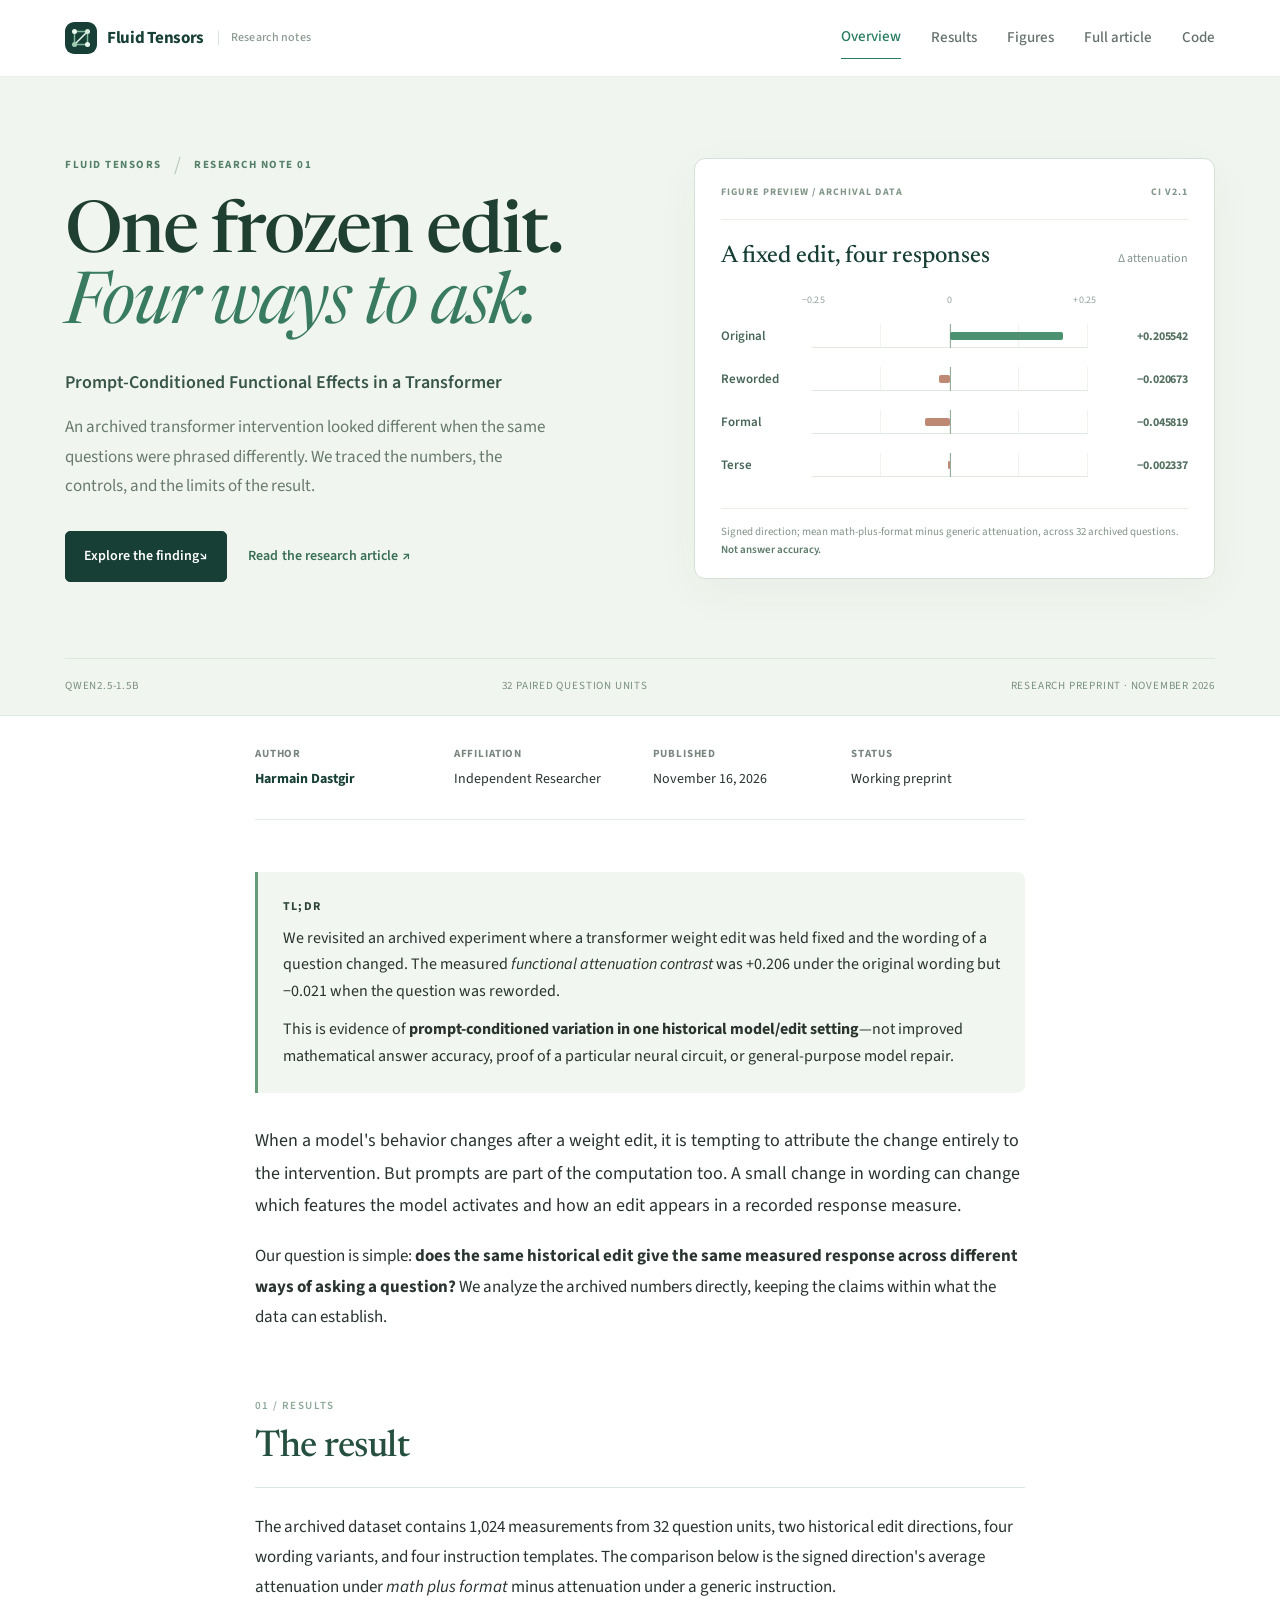
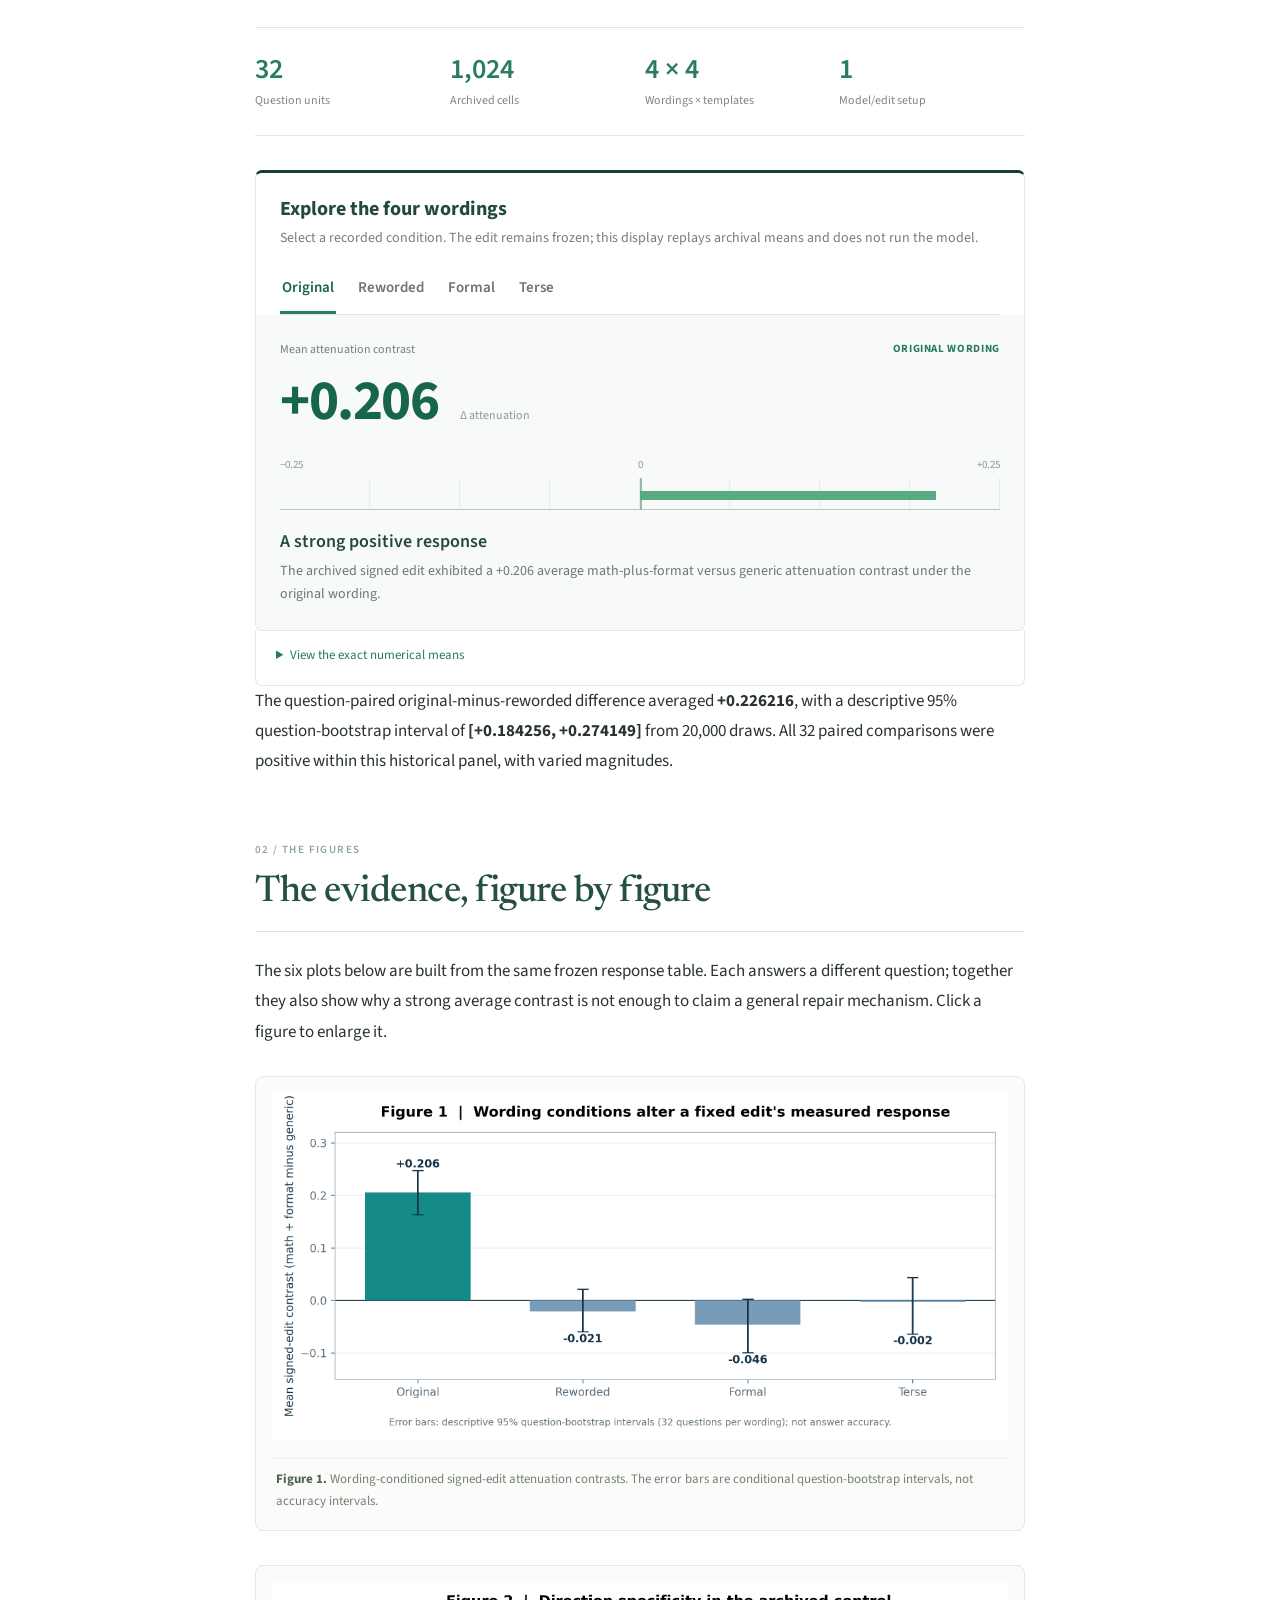
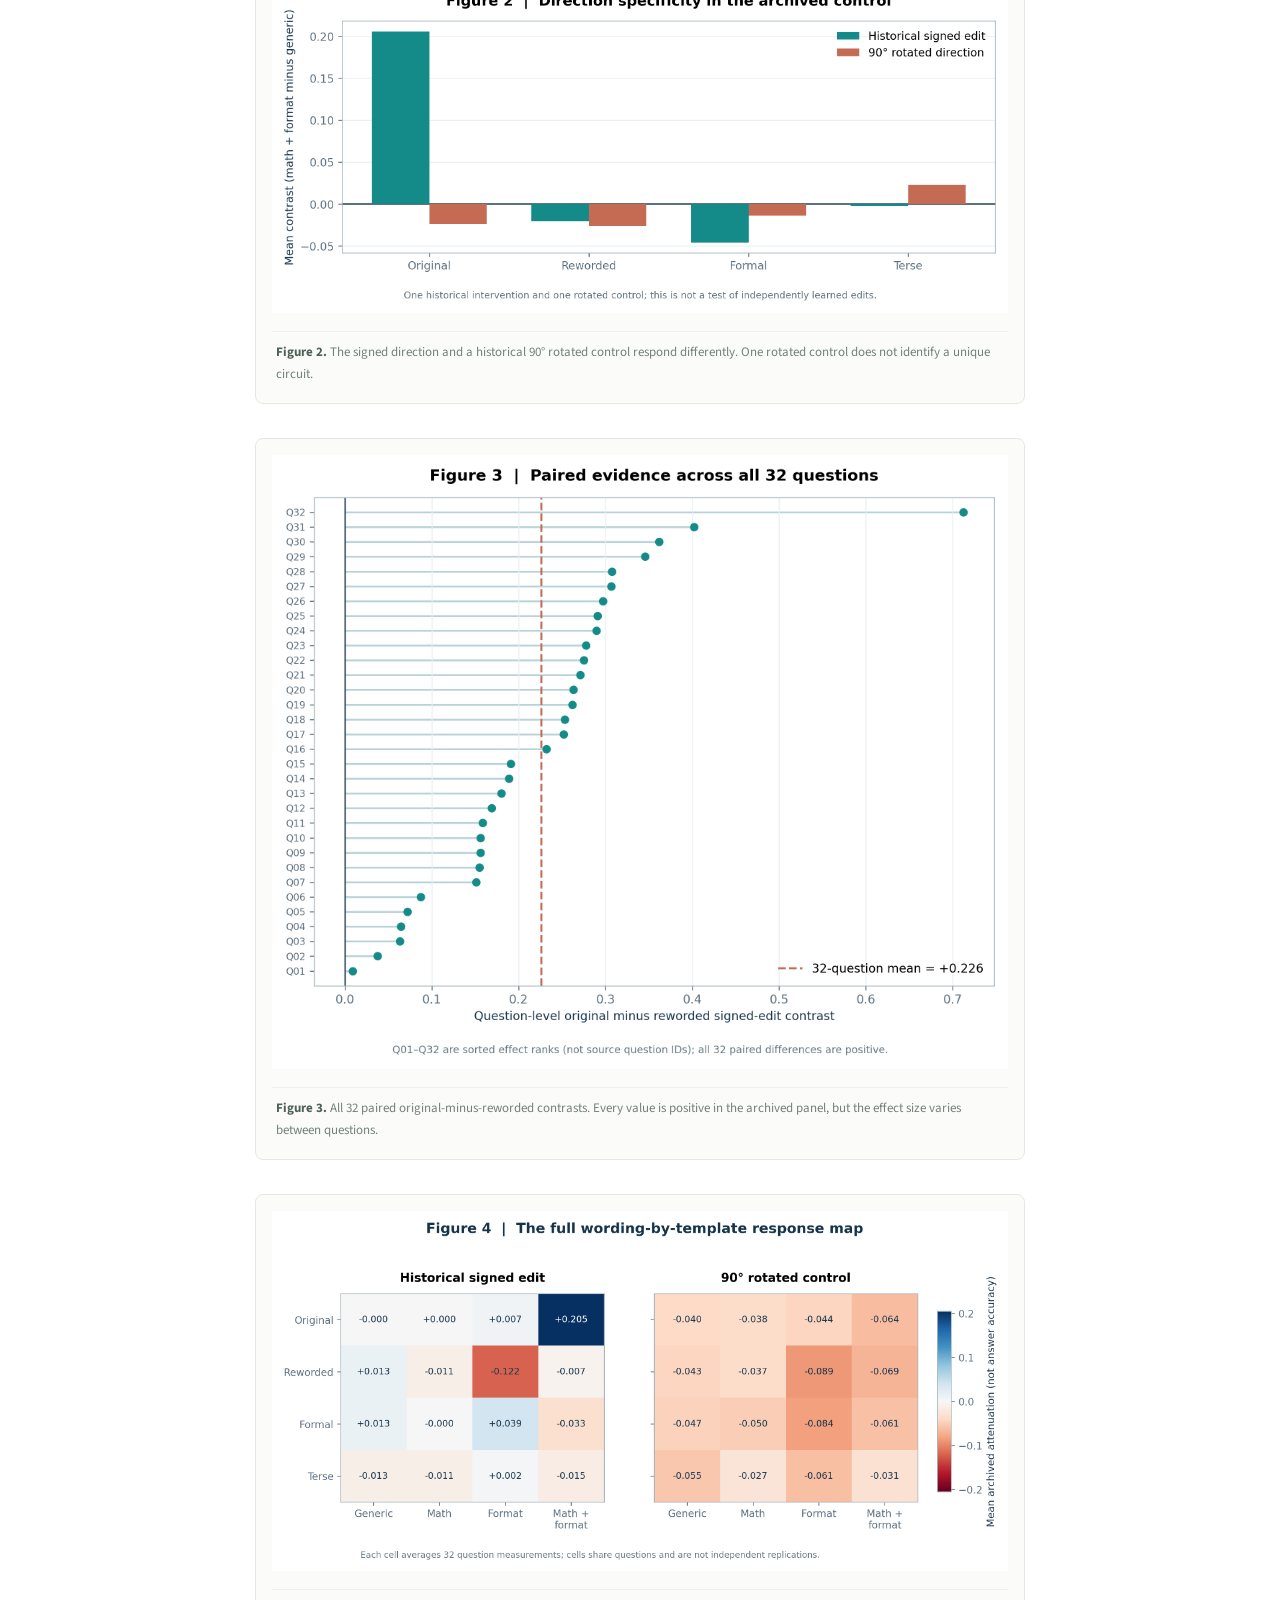
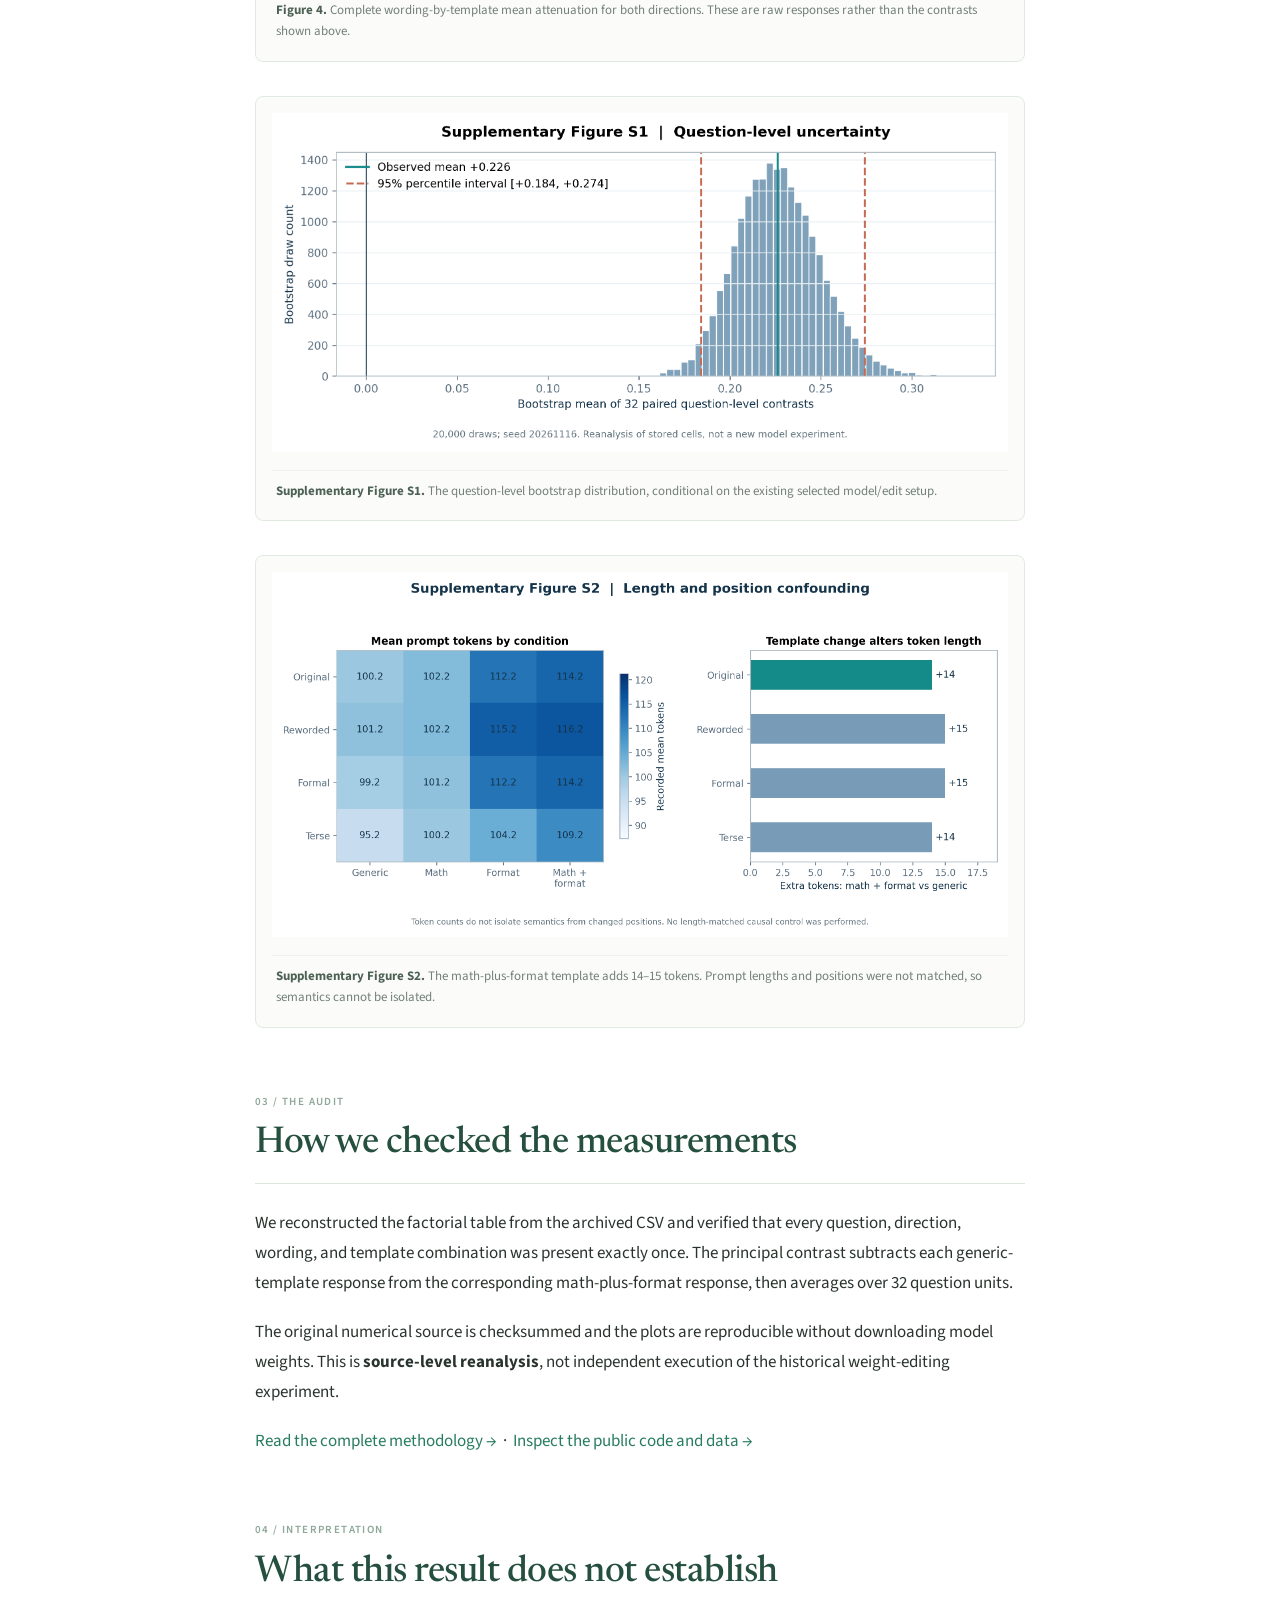
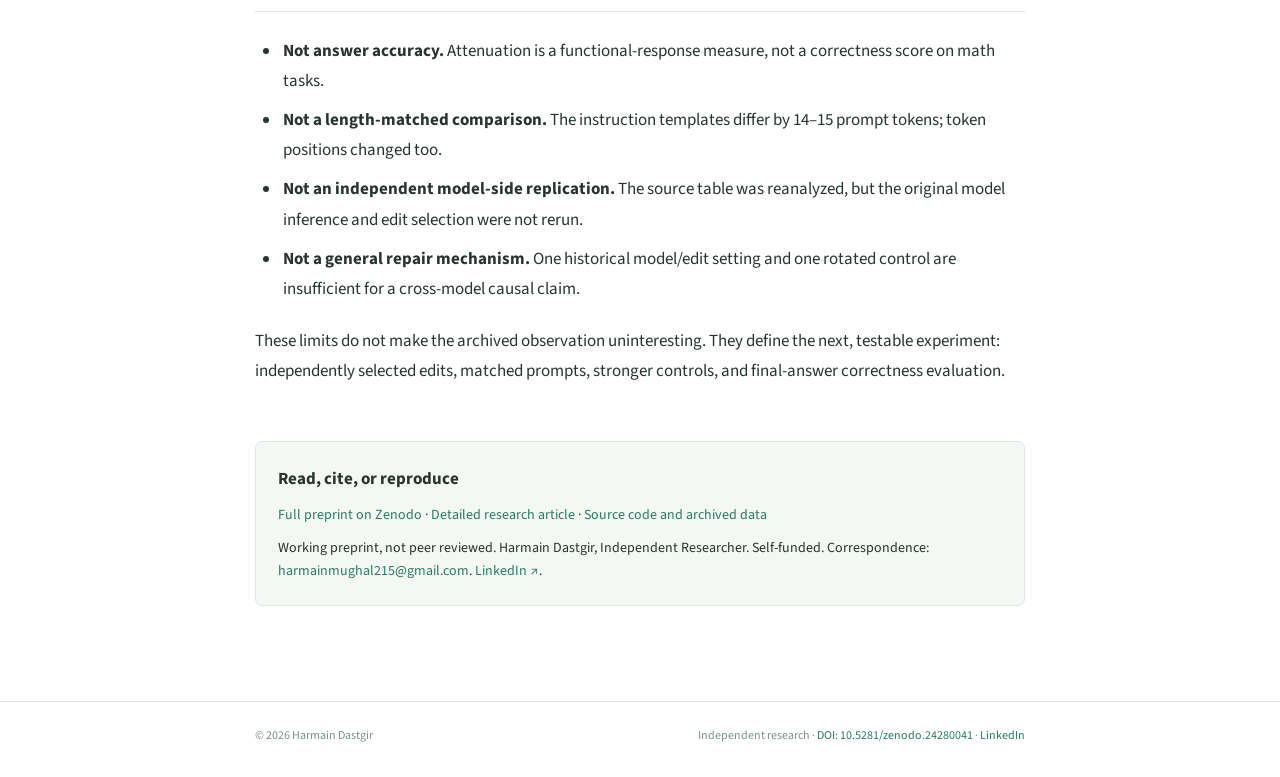
==== docs/index.html @ e0d0516b "docs: add author LinkedIn to research homepage Added LinkedIn profile link to author information and" ====
<!doctype html>
<html lang="en">
<head>
  <meta charset="utf-8">
  <meta name="viewport" content="width=device-width, initial-scale=1">
  <title>One Frozen Edit, Four Ways to Ask | Fluid Tensors Research</title>
  <meta name="description" content="A readable, open research note on prompt-conditioned functional effects in one historical transformer weight edit, with an interactive numerical comparison and six source-derived figures.">
  <meta name="author" content="Harmain Dastgir">
  <meta name="theme-color" content="#f3f8f5">
  <meta name="robots" content="index, follow, max-image-preview:large">
  <link rel="canonical" href="https://harmain11.github.io/fluid-tensors/">
  <link rel="icon" type="image/x-icon" href="favicon.ico">
  <link rel="icon" type="image/svg+xml" href="assets/ft-mark.svg">
  <link rel="apple-touch-icon" href="apple-touch-icon.png">
  <link rel="manifest" href="site.webmanifest">
  <meta property="og:type" content="website">
  <meta property="og:title" content="One Frozen Edit, Four Ways to Ask | Fluid Tensors">
  <meta property="og:description" content="How much of a recorded transformer weight-editing effect survives a change in prompt wording? Read the analysis, six figures and limitations.">
  <meta property="og:url" content="https://harmain11.github.io/fluid-tensors/">
  <meta property="og:image" content="https://harmain11.github.io/fluid-tensors/assets/social-cover.png">
  <meta property="og:image:width" content="1280">
  <meta property="og:image:height" content="640">
  <meta property="og:image:alt" content="Fluid Tensors: One frozen edit, four ways to ask; four recorded functional attenuation contrasts.">
  <meta name="twitter:card" content="summary_large_image">
  <meta name="twitter:title" content="One Frozen Edit, Four Ways to Ask">
  <meta name="twitter:description" content="32 questions, one historical edit setting, four wordings and six source-derived scientific figures.">
  <meta name="twitter:image" content="https://harmain11.github.io/fluid-tensors/assets/social-cover.png">
  <script type="application/ld+json">
    {"@context":"https://schema.org","@type":"WebSite","name":"Fluid Tensors — Independent ML Research","url":"https://harmain11.github.io/fluid-tensors/","description":"Source-level audit of prompt-conditioned functional effects in a transformer weight intervention.","inLanguage":"en","author":{"@type":"Person","name":"Harmain Dastgir","sameAs":"https://www.linkedin.com/in/harmain-mughal-7b1845379","affiliation":{"@type":"Organization","name":"Independent Researcher"}},"hasPart":{"@type":"ScholarlyArticle","headline":"One Frozen Edit, Four Ways to Ask: Prompt-Conditioned Functional Effects in a Transformer","identifier":"https://doi.org/10.5281/zenodo.24280041","url":"https://harmain11.github.io/fluid-tensors/papers/one-frozen-edit.html"}}
  </script>
  <link rel="modulepreload" href="study-data.mjs">
  <link rel="stylesheet" href="editorial.css">
  <script type="module" src="site.js"></script>
</head>
<body class="home-page">
  <a class="skip-link" href="#main">Skip to content</a>
  <div class="reading-progress" id="readingProgress" aria-hidden="true"></div>
  <header class="site-header">
    <div class="shell nav-shell">
      <a class="brand" href="index.html"><img src="assets/ft-mark.svg" width="32" height="32" alt=""><span class="brand-wordmark">Fluid Tensors</span><span class="brand-qualifier">Research notes</span></a>
      <nav class="site-nav" id="primaryNav" aria-label="Main navigation">
        <a href="#overview" aria-current="page">Overview</a>
        <a href="#explore">Results</a>
        <a href="#evidence">Figures</a>
        <a href="papers/one-frozen-edit.html">Full article</a>
        <a href="https://github.com/Harmain11/fluid-tensors">Code</a>
      </nav>
      <button class="menu-toggle" type="button" aria-controls="primaryNav" aria-expanded="false" aria-label="Open navigation"><span></span><span></span></button>
    </div>
  </header>

  <main id="main">
    <section class="paper-hero" id="overview">
      <div class="shell hero-grid">
        <div class="hero-copy">
          <p class="paper-category">Fluid Tensors <span class="category-separator">/</span> Research note 01</p>
          <h1>One frozen edit.<br><em>Four ways to ask.</em></h1>
          <p class="paper-subtitle">Prompt-Conditioned Functional Effects in a Transformer</p>
          <p class="hero-intro">An archived transformer intervention looked different when the same questions were phrased differently. We traced the numbers, the controls, and the limits of the result.</p>
          <div class="hero-actions"><a class="button button-primary" href="#explore">Explore the finding <span aria-hidden="true">↘</span></a><a class="hero-text-link" href="papers/one-frozen-edit.html">Read the research article <span aria-hidden="true">↗</span></a></div>
        </div>

        <figure class="hero-comparison" aria-label="Recorded signed-edit attenuation contrasts by original, reworded, formal, and terse question wording, not answer accuracy">
          <div class="hero-figure-head"><span>Figure preview / archival data</span><span>CI V2.1</span></div>
          <div class="hero-figure-title"><strong>A fixed edit, four responses</strong><span>Δ attenuation</span></div>
          <div class="hero-plot-scale"><span>−0.25</span><span>0</span><span>+0.25</span></div>
          <div class="hero-plot">
            <div class="hero-plot-row"><span>Original</span><div class="hero-plot-track"><i class="hero-zero"></i><b class="hero-positive" style="width:41.10849%"></b></div><strong>+0.205542</strong></div>
            <div class="hero-plot-row"><span>Reworded</span><div class="hero-plot-track"><i class="hero-zero"></i><b class="hero-negative" style="width:4.13466%"></b></div><strong>−0.020673</strong></div>
            <div class="hero-plot-row"><span>Formal</span><div class="hero-plot-track"><i class="hero-zero"></i><b class="hero-negative" style="width:9.16377%"></b></div><strong>−0.045819</strong></div>
            <div class="hero-plot-row"><span>Terse</span><div class="hero-plot-track"><i class="hero-zero"></i><b class="hero-negative" style="width:.46731%"></b></div><strong>−0.002337</strong></div>
          </div>
          <figcaption>Signed direction; mean math-plus-format minus generic attenuation, across 32 archived questions. <strong>Not answer accuracy.</strong></figcaption>
        </figure>
      </div>
      <div class="hero-bottom shell"><span>Qwen2.5-1.5B</span><span>32 paired question units</span><span>Research preprint · November 2026</span></div>
    </section>

    <div class="paper-meta reading-width">
      <div><span class="meta-label">Author</span><strong>Harmain Dastgir</strong></div>
      <div><span class="meta-label">Affiliation</span><span>Independent Researcher</span></div>
      <div><span class="meta-label">Published</span><span>November 16, 2026</span></div>
      <div><span class="meta-label">Status</span><span>Working preprint</span></div>
    </div>

    <article class="reading-width research-prose">
      <aside class="tldr" aria-label="Summary of the research">
        <strong>TL;DR</strong>
        <p>We revisited an archived experiment where a transformer weight edit was held fixed and the wording of a question changed. The measured <em>functional attenuation contrast</em> was +0.206 under the original wording but −0.021 when the question was reworded.</p>
        <p>This is evidence of <strong>prompt-conditioned variation in one historical model/edit setting</strong>—not improved mathematical answer accuracy, proof of a particular neural circuit, or general-purpose model repair.</p>
      </aside>

      <p class="intro">When a model's behavior changes after a weight edit, it is tempting to attribute the change entirely to the intervention. But prompts are part of the computation too. A small change in wording can change which features the model activates and how an edit appears in a recorded response measure.</p>
      <p>Our question is simple: <strong>does the same historical edit give the same measured response across different ways of asking a question?</strong> We analyze the archived numbers directly, keeping the claims within what the data can establish.</p>

      <section id="explore" aria-labelledby="result-heading">
        <h2 id="result-heading">The result</h2>
        <p>The archived dataset contains 1,024 measurements from 32 question units, two historical edit directions, four wording variants, and four instruction templates. The comparison below is the signed direction's average attenuation under <em>math plus format</em> minus attenuation under a generic instruction.</p>

        <div class="study-facts" aria-label="Study at a glance">
          <div><strong>32</strong><span>Question units</span></div>
          <div><strong>1,024</strong><span>Archived cells</span></div>
          <div><strong>4 × 4</strong><span>Wordings × templates</span></div>
          <div><strong>1</strong><span>Model/edit setup</span></div>
        </div>

        <div class="experiment-panel" data-tone="positive">
          <div class="experiment-controls">
            <h3>Explore the four wordings</h3>
            <p>Select a recorded condition. The edit remains frozen; this display replays archival means and does not run the model.</p>
            <div class="wording-controls" role="group" aria-label="Select archived prompt wording">
              <button type="button" data-wording="original" aria-pressed="true">Original</button>
              <button type="button" data-wording="reworded" aria-pressed="false">Reworded</button>
              <button type="button" data-wording="formal" aria-pressed="false">Formal</button>
              <button type="button" data-wording="terse" aria-pressed="false">Terse</button>
            </div>
          </div>
          <div class="experiment-display">
            <div class="display-top"><span>Mean attenuation contrast</span><span id="wordingTag">ORIGINAL WORDING</span></div>
            <div class="reading-value"><output id="contrastOutput" aria-live="polite" aria-atomic="true">+0.206</output><span>Δ attenuation</span></div>
            <div class="axis-caption"><span>−0.25</span><span>0</span><span>+0.25</span></div>
            <div class="signed-track" role="img" aria-label="Original wording contrast, positive 0.206 on a scale from negative 0.25 to positive 0.25"><span class="track-center"></span><span id="contrastMeter" class="contrast-meter positive" style="width:41.10849%"></span></div>
            <h3 id="wordingHeading">A strong positive response</h3>
            <p id="wordingDescription">The archived signed edit exhibited a +0.206 average math-plus-format versus generic attenuation contrast under the original wording.</p>
          </div>
        </div>

        <details class="data-details">
          <summary>View the exact numerical means</summary>
          <table id="dataset-fallback">
            <caption>Signed edit, math-plus-format minus generic attenuation</caption>
            <thead><tr><th scope="col">Wording</th><th scope="col">Mean contrast</th></tr></thead>
            <tbody><tr><td>Original</td><td>+0.205542</td></tr><tr><td>Reworded</td><td>−0.020673</td></tr><tr><td>Formal</td><td>−0.045819</td></tr><tr><td>Terse</td><td>−0.002337</td></tr></tbody>
          </table>
        </details>

        <p>The question-paired original-minus-reworded difference averaged <strong>+0.226216</strong>, with a descriptive 95% question-bootstrap interval of <strong>[+0.184256, +0.274149]</strong> from 20,000 draws. All 32 paired comparisons were positive within this historical panel, with varied magnitudes.</p>
      </section>

      <section id="evidence" aria-labelledby="figures-heading">
        <h2 id="figures-heading">The evidence, figure by figure</h2>
        <p>The six plots below are built from the same frozen response table. Each answers a different question; together they also show why a strong average contrast is not enough to claim a general repair mechanism. Click a figure to enlarge it.</p>

        <figure class="research-figure"><button type="button" data-figure-open aria-label="Enlarge Figure 1"><img src="assets/figure01_wording_mean_with_ci.png" alt="Wording-dependent signed-edit attenuation means with question-level bootstrap intervals" loading="lazy"></button><figcaption><strong>Figure 1.</strong> Wording-conditioned signed-edit attenuation contrasts. The error bars are conditional question-bootstrap intervals, not accuracy intervals.</figcaption></figure>
        <figure class="research-figure"><button type="button" data-figure-open aria-label="Enlarge Figure 2"><img src="assets/figure02_direction_control.png" alt="Signed edit direction and ninety-degree rotated control across four wordings" loading="lazy"></button><figcaption><strong>Figure 2.</strong> The signed direction and a historical 90° rotated control respond differently. One rotated control does not identify a unique circuit.</figcaption></figure>
        <figure class="research-figure"><button type="button" data-figure-open aria-label="Enlarge Figure 3"><img src="assets/figure03_question_level_paired_effects.png" alt="Thirty-two paired question-level original-minus-reworded attenuation effects" loading="lazy"></button><figcaption><strong>Figure 3.</strong> All 32 paired original-minus-reworded contrasts. Every value is positive in the archived panel, but the effect size varies between questions.</figcaption></figure>
        <figure class="research-figure"><button type="button" data-figure-open aria-label="Enlarge Figure 4"><img src="assets/figure04_factorial_response_heatmaps.png" alt="Complete mean attenuation heatmaps by wording and instruction template for both directions" loading="lazy"></button><figcaption><strong>Figure 4.</strong> Complete wording-by-template mean attenuation for both directions. These are raw responses rather than the contrasts shown above.</figcaption></figure>
        <figure class="research-figure"><button type="button" data-figure-open aria-label="Enlarge Supplementary Figure S1"><img src="assets/figureS1_bootstrap_distribution.png" alt="Distribution of twenty thousand question-level bootstrap mean estimates" loading="lazy"></button><figcaption><strong>Supplementary Figure S1.</strong> The question-level bootstrap distribution, conditional on the existing selected model/edit setup.</figcaption></figure>
        <figure class="research-figure"><button type="button" data-figure-open aria-label="Enlarge Supplementary Figure S2"><img src="assets/figureS2_prompt_token_diagnostics.png" alt="Prompt token lengths reveal different instruction lengths and positions" loading="lazy"></button><figcaption><strong>Supplementary Figure S2.</strong> The math-plus-format template adds 14–15 tokens. Prompt lengths and positions were not matched, so semantics cannot be isolated.</figcaption></figure>
      </section>

      <section id="methods" aria-labelledby="methods-heading">
        <h2 id="methods-heading">How we checked the measurements</h2>
        <p>We reconstructed the factorial table from the archived CSV and verified that every question, direction, wording, and template combination was present exactly once. The principal contrast subtracts each generic-template response from the corresponding math-plus-format response, then averages over 32 question units.</p>
        <p>The original numerical source is checksummed and the plots are reproducible without downloading model weights. This is <strong>source-level reanalysis</strong>, not independent execution of the historical weight-editing experiment.</p>
        <p><a href="papers/one-frozen-edit.html#methods">Read the complete methodology →</a> &nbsp;·&nbsp; <a href="https://github.com/Harmain11/fluid-tensors">Inspect the public code and data →</a></p>
      </section>

      <section id="limitations" aria-labelledby="limits-heading">
        <h2 id="limits-heading">What this result does not establish</h2>
        <ul>
          <li><strong>Not answer accuracy.</strong> Attenuation is a functional-response measure, not a correctness score on math tasks.</li>
          <li><strong>Not a length-matched comparison.</strong> The instruction templates differ by 14–15 prompt tokens; token positions changed too.</li>
          <li><strong>Not an independent model-side replication.</strong> The source table was reanalyzed, but the original model inference and edit selection were not rerun.</li>
          <li><strong>Not a general repair mechanism.</strong> One historical model/edit setting and one rotated control are insufficient for a cross-model causal claim.</li>
        </ul>
        <p>These limits do not make the archived observation uninteresting. They define the next, testable experiment: independently selected edits, matched prompts, stronger controls, and final-answer correctness evaluation.</p>
      </section>

      <aside class="end-note">
        <strong>Read, cite, or reproduce</strong>
        <p><a href="https://doi.org/10.5281/zenodo.24280041">Full preprint on Zenodo</a> · <a href="papers/one-frozen-edit.html">Detailed research article</a> · <a href="https://github.com/Harmain11/fluid-tensors">Source code and archived data</a></p>
        <p>Working preprint, not peer reviewed. Harmain Dastgir, Independent Researcher. Self-funded. Correspondence: <a href="mailto:harmainmughal215@gmail.com">harmainmughal215@gmail.com</a>. <a href="https://www.linkedin.com/in/harmain-mughal-7b1845379" target="_blank" rel="noopener noreferrer">LinkedIn ↗</a>.</p>
      </aside>
    </article>
  </main>

  <footer class="site-footer"><div class="reading-width"><span>© 2026 Harmain Dastgir</span><span>Independent research · <a href="https://doi.org/10.5281/zenodo.24280041">DOI: 10.5281/zenodo.24280041</a> · <a href="https://www.linkedin.com/in/harmain-mughal-7b1845379" target="_blank" rel="noopener noreferrer">LinkedIn</a></span></div></footer>
  <dialog class="figure-dialog" id="figureDialog" aria-labelledby="figureDialogTitle"><div class="figure-dialog-header"><span id="figureDialogTitle">Research figure</span><button type="button" data-dialog-close aria-label="Close enlarged figure">Close ×</button></div><img id="figureDialogImage" alt=""><p id="figureDialogCaption"></p></dialog>
</body>
</html>
---- docs/editorial.css ----
@import url('https://fonts.googleapis.com/css2?family=Newsreader:ital,opsz,wght@0,6..72,400;0,6..72,500;1,6..72,400&family=Source+Sans+3:wght@400;500;600;700&display=swap');

:root{--text:#29342e;--muted:#697972;--green:#277c61;--green-dark:#17654c;--tint:#f3f8f5;--soft:#f7faf8;--line:#dce7e0;--paper:#fff;--danger:#ae6b53;--sans:'Source Sans 3',-apple-system,BlinkMacSystemFont,'Segoe UI',Arial,sans-serif}
:root{--display:'Newsreader',Georgia,'Times New Roman',serif;--deep:#173f35;--copper:#b47860}
*{box-sizing:border-box}
html{scroll-behavior:smooth;scroll-padding-top:25px}
body{margin:0;background:var(--paper);color:var(--text);font:17px/1.77 var(--sans);-webkit-font-smoothing:antialiased}
img{max-width:100%;height:auto}button{font:inherit;cursor:pointer}a{color:var(--green);text-decoration:none}a:hover{text-decoration:underline}
h1,h2,h3,p,figure{margin:0}strong{font-weight:700}h1,h2,h3{line-height:1.24}
code,pre{font-family:Consolas,'SFMono-Regular',monospace;font-size:.85em}code{background:#edf3ef;padding:2px 4px;border-radius:3px}
:focus-visible{outline:3px solid #4f9b79;outline-offset:3px}
.reading-width,.article-container{width:min(770px,calc(100% - 44px));margin-left:auto;margin-right:auto}
.shell{width:min(1150px,calc(100% - 52px));margin-inline:auto}
.skip-link{position:absolute;top:-70px;left:12px;z-index:100;background:#fff;padding:9px 13px;border:1px solid var(--line)}.skip-link:focus{top:10px}
.reading-progress{position:fixed;top:0;left:0;height:2px;width:0;background:var(--green);z-index:100;pointer-events:none}

/* Quiet, familiar academic site header */
.site-header{background:#fff;border-bottom:1px solid #e9efeb}
.nav-shell{height:76px;display:flex;align-items:center;justify-content:space-between;gap:28px}
.brand{font-size:16px;font-weight:700;color:#56645d;white-space:nowrap;display:inline-flex;align-items:center;gap:9px;line-height:1.2}
.brand:hover{color:var(--green);text-decoration:none}.brand>span{font-size:13px;font-weight:400;color:#87918a;padding-left:9px;border-left:1px solid #d8e2dc}
.brand-symbol{display:inline-flex;align-items:center;justify-content:center;background:#e6f1eb;color:var(--green);width:32px;height:32px;border-radius:6px;font-weight:700;font-size:15px;gap:2px}
.brand-symbol i{width:3px;height:3px;border-radius:50%;background:var(--green)}.brand-symbol span{color:var(--green);font-size:16px;border:0;padding:0}
.brand-name{font-weight:700;color:#56645d}.brand-name small{display:block;font-size:11px;font-weight:400;color:#87918a}
.site-nav{display:flex;align-items:center;gap:30px;margin-left:auto;font-size:15px;font-weight:500}
.site-nav a{color:#64716a;padding:7px 0}.site-nav a:hover,.site-nav a[aria-current='page']{color:var(--green);text-decoration:none}
.nav-link-pill{border:1px solid #d3e2d8;border-radius:4px;padding:7px 12px;font-size:13px;white-space:nowrap;color:var(--green)}
.menu-toggle{display:none;background:transparent;border:0;padding:8px;width:37px;height:36px}.menu-toggle span{display:block;height:2px;width:23px;background:#596f62;margin:5px 0}

/* Publication identity and bibliographic strip */
.paper-hero,.article-hero{background:var(--tint);border-bottom:1px solid #edf2ef;padding:55px 0 63px}
.paper-category,.eyebrow{font-size:12px;font-weight:700;letter-spacing:1.15px;text-transform:uppercase;color:var(--green);margin-bottom:18px}
.paper-hero h1,.article-hero h1{font-size:clamp(38px,4.5vw,55px);font-weight:700;letter-spacing:-1.35px;line-height:1.15;color:#25312b;max-width:775px}
.paper-subtitle,.article-dek{font-size:19px;line-height:1.5;color:#64736b;margin-top:17px;max-width:700px}
.article-hero h1 em{font-style:normal;color:var(--text)}.article-hero .eyebrow{color:var(--green)}
.paper-meta{display:grid;grid-template-columns:1fr 1fr 1fr 1fr;gap:25px;padding:24px 0 25px;border-bottom:1px solid #e5ece7;font-size:14px;line-height:1.6}
.paper-meta>div{display:flex;flex-direction:column;gap:5px}.paper-meta strong{color:var(--green)}
.meta-label{display:block;color:#78867e;font-size:11px;font-weight:700;text-transform:uppercase;letter-spacing:.85px}
.article-author{display:flex;flex-wrap:wrap;gap:22px;color:#64736a;font-size:13px;margin-top:22px}
.article-author span:first-child{font-weight:700;color:var(--green)}
.article-cta{display:flex;gap:14px;flex-wrap:wrap;margin-top:23px}
.button,.article-cta .button-outline{display:inline-flex;align-items:center;justify-content:center;padding:9px 16px;border:1px solid #bed5c6;border-radius:5px;color:var(--green-dark);background:#fff;font-size:13px;font-weight:700;text-decoration:none}
.button:hover,.article-cta .button-outline:hover{background:#e9f4ed;text-decoration:none}
.article-cta .button-primary{background:var(--green);color:white;border-color:var(--green)}.article-cta .button-primary:hover{background:var(--green-dark)}
.publication-note{font-size:12px;color:#7d8981;margin-top:19px}.article-header-rule{display:none}

/* The reading experience */
.research-prose{padding-top:38px;padding-bottom:95px}.research-prose p,.article-body p{margin:0 0 19px}
.research-prose .intro{font-size:18px;line-height:1.8;margin-top:30px}
.research-prose section{margin-top:66px;scroll-margin-top:25px}
.research-prose h2,.article-body h2{font-size:33px;line-height:1.24;font-weight:500;letter-spacing:-.4px;color:#384a40;margin:0 0 24px;padding-bottom:12px;border-bottom:1px solid var(--line)}
.research-prose h3,.article-body h3{font-size:20px;line-height:1.35;font-weight:600;margin:0 0 10px}
.research-prose ul,.article-body ul{padding-left:26px;margin:16px 0 22px}.research-prose li,.article-body li{padding-left:2px;margin-bottom:9px}
.tldr,.lead-callout{background:var(--tint);border:1px solid #e2eee6;border-radius:8px;padding:21px 22px;margin-bottom:32px}
.tldr>strong,.lead-callout>span{display:block;font-size:12px;font-weight:700;letter-spacing:.4px;color:#2d4537;margin-bottom:7px}
.tldr p{font-size:16px;line-height:1.66;margin:0 0 12px}.tldr p:last-child{margin:0}
.article-body{padding-top:35px;padding-bottom:90px;font-size:17px;line-height:1.79}
.article-body h2{margin-top:57px}.article-body .lead-callout p{font-size:17px;line-height:1.65;margin:0}
.article-mini-toc{border-top:1px solid var(--line);border-bottom:1px solid var(--line);padding:15px 0;margin:27px 0 34px;display:flex;flex-wrap:wrap;gap:7px 22px;font-size:13px}
.article-mini-toc span{flex-basis:100%;font-size:11px;text-transform:uppercase;font-weight:700;color:#718279;letter-spacing:.8px}
.article-mini-toc a{color:var(--green)}

/* Compact evidence metrics and selector, designed as a figure—not a product dashboard. */
.study-facts,.stat-grid{display:grid;grid-template-columns:repeat(4,1fr);gap:9px;padding:24px 0;margin:25px 0 34px;border-top:1px solid var(--line);border-bottom:1px solid var(--line)}
.study-facts>div,.stat-grid>div{display:flex;flex-direction:column;gap:3px}
.study-facts strong,.stat-grid strong{font-size:28px;font-weight:600;color:var(--green);line-height:1.25}.study-facts span,.stat-grid span{font-size:12px;color:#7b877f}
.experiment-panel{border:1px solid #dfe8e2;border-radius:7px;background:#fff;overflow:hidden;margin:30px 0 0}
.experiment-controls{padding:23px 24px 0}.experiment-controls h3{font-size:20px;font-weight:700;margin-bottom:5px}.experiment-controls p{font-size:14px;line-height:1.55;color:#718078;margin-bottom:12px}
.wording-controls{display:flex;flex-wrap:wrap;gap:20px;border-bottom:1px solid #dce7e0;margin-top:15px}
.wording-controls button{padding:10px 2px;background:transparent;border:0;border-bottom:3px solid transparent;color:#69766f;font-size:15px;font-weight:600}
.wording-controls button:hover{color:var(--green)}.wording-controls button[aria-pressed='true']{color:var(--green-dark);border-color:var(--green)}
.experiment-display{background:var(--soft);padding:24px;border-top:0}
.display-top{display:flex;justify-content:space-between;gap:12px;flex-wrap:wrap;font-size:12px;color:#718078}
.display-top span:last-child{font-size:11px;font-weight:700;letter-spacing:.65px;color:var(--green)}
.reading-value{display:flex;align-items:baseline;gap:22px;margin-top:10px}.reading-value output{font-size:57px;font-weight:700;line-height:1.1;letter-spacing:-1.5px;color:var(--green-dark);font-variant-numeric:tabular-nums}
.experiment-panel[data-tone='negative'] .reading-value output{color:var(--danger)}.reading-value>span{font-size:12px;color:#8c9990}
.axis-caption{display:flex;justify-content:space-between;font-size:11px;color:#89968d;margin:22px 0 3px}
.signed-track{height:32px;position:relative;border-bottom:1px solid #bacbc0;background:repeating-linear-gradient(to right,transparent 0,transparent calc(12.5% - 1px),#e6eee8 calc(12.5% - 1px),#e6eee8 12.5%)}
.track-center{position:absolute;left:50%;height:32px;width:2px;background:#99b9a7}.contrast-meter{position:absolute;top:13px;height:9px;max-width:50%;transition:width .22s}
.contrast-meter.positive{left:50%;background:#5aab82}.contrast-meter.negative{right:50%;background:#c98c76}
.experiment-display h3{font-size:18px;font-weight:600;margin-top:20px;margin-bottom:6px}.experiment-display p{font-size:14px;line-height:1.65;color:#6b7971;margin:0}
.data-details{margin-top:0;border:1px solid #dfe8e2;border-top:0;border-radius:0 0 7px 7px;padding:0 20px 5px}
.data-details summary{cursor:pointer;color:var(--green);font-size:13px;padding:13px 0}.data-details table{width:100%;border-collapse:collapse;margin-bottom:15px;font-size:14px}.data-details caption{text-align:left;color:#85928a;margin-bottom:8px;font-size:12px}
.data-details th,.data-details td{border-bottom:1px solid var(--line);text-align:left;padding:6px 4px}.data-details thead{color:#506958}

/* Scientific figures are presented in the text, at full natural width. */
.research-figure,.article-figure{margin:29px 0 34px;border:1px solid #e3ebe5;border-radius:6px;padding:12px;background:#fff}
.research-figure button,.article-figure button{border:0;padding:0;background:transparent;display:block;width:100%;cursor:zoom-in}
.research-figure img,.article-figure img{width:100%;height:auto;object-fit:contain;background:#fff}
.research-figure figcaption,.article-figure figcaption{border-top:1px solid #eef2ef;padding:10px 4px 2px;margin-top:8px;font-size:13px;line-height:1.65;color:#738078}
.research-figure figcaption strong,.article-figure figcaption strong{color:#4e6155}
.end-note,.reproduce-panel{margin-top:55px;padding:22px;background:var(--tint);border:1px solid var(--line);border-radius:7px}
.end-note>strong{font-size:17px}.end-note p{font-size:14px;line-height:1.65;margin:10px 0 0}
.reproduce-panel h2{border:0!important;padding:0!important;margin:0 0 13px!important}.reproduce-panel .eyebrow{margin-bottom:11px}
.reproduce-panel pre{background:#edf3ef;padding:15px;overflow:auto;border:1px solid #dce6df;border-radius:4px;line-height:1.65}.reproduce-panel pre code{background:transparent;padding:0}
.action-row{display:flex;align-items:center;flex-wrap:wrap;gap:15px;margin:15px 0}.action-row .button-dark{background:var(--green);color:white;padding:7px 13px;border-radius:4px;font-size:13px}
.fine-print{font-size:12px;color:#7b8a80}.caution-box{background:#fff7f0;border-left:3px solid #cf9877;padding:14px 17px;margin:12px 0;font-size:14px}
.end-rule{border-top:1px solid var(--line);padding-top:22px;margin-top:55px}

/* Lightweight modal for full-size scientific images */
.figure-dialog{max-width:min(1010px,94vw);max-height:93vh;border:1px solid var(--line);border-radius:7px;padding:15px 19px;background:#fff;color:var(--text);box-shadow:0 18px 65px #152d1e39}
.figure-dialog::backdrop{background:#14291dad}.figure-dialog-header{display:flex;align-items:center;justify-content:space-between;gap:18px;padding-bottom:12px;border-bottom:1px solid var(--line);font-size:13px;color:#637a6b}
.figure-dialog-header button{border:1px solid var(--line);background:var(--tint);border-radius:4px;padding:5px 10px;color:var(--green);font-size:13px}
.figure-dialog img{display:block;max-width:100%;max-height:73vh;object-fit:contain;margin:15px auto}.figure-dialog p{font-size:13px;color:#6e7e72;line-height:1.6}

.site-footer{border-top:1px solid var(--line);padding:23px 0 30px;font-size:12px;color:#819087}
.site-footer .reading-width{display:flex;flex-wrap:wrap;justify-content:space-between;gap:10px}.site-footer .shell{display:flex;flex-wrap:wrap;justify-content:space-between;gap:16px}
.footer-top{display:none}.footer-bottom{display:flex;gap:17px;flex-wrap:wrap}.footer-bottom>span{display:block}

/* Fluid Tensors identity: an editorial issue cover with a measured signal. */
.brand{gap:10px;color:var(--deep)}
.brand img{display:block;flex:none;border-radius:9px}
.brand .brand-wordmark{font-size:17px;font-weight:700;letter-spacing:-.3px;color:var(--deep);padding:0;border:0}
.brand .brand-qualifier{font-size:12px;font-weight:500;letter-spacing:.12px;color:#8a9990;padding-left:12px;margin-left:4px;border-left:1px solid #d8e4db}
.site-nav a[aria-current='page']{border-bottom:1px solid var(--green)}
.paper-hero{background:#f1f5ef;padding:0;border-bottom:1px solid #dfe8df}
.hero-grid{display:grid;grid-template-columns:minmax(0,1.04fr) minmax(380px,.96fr);gap:65px;align-items:center;padding-top:78px;padding-bottom:76px}
.hero-copy{min-width:0}
.paper-category{display:flex;align-items:center;gap:12px;font-size:11px;letter-spacing:1.5px;margin-bottom:26px;color:#54806a}
.category-separator{color:#b5cbbc;font-size:20px;font-weight:400;line-height:0}
.paper-hero .hero-copy h1{font:500 clamp(56px,5.6vw,79px)/.99 var(--display);letter-spacing:-2px;color:#1f3f32;max-width:none}
.paper-hero .hero-copy h1 em{color:#397b60;font-style:italic;font-weight:400}
.paper-hero .paper-subtitle{font-size:18px;color:#38554a;font-weight:600;line-height:1.5;margin-top:27px}
.hero-intro{font-size:17px;line-height:1.72;color:#687b6e;max-width:500px;margin-top:17px}
.hero-actions{display:flex;flex-wrap:wrap;gap:13px 21px;align-items:center;margin-top:30px}
.hero-actions .button-primary{background:var(--deep);color:#fff;border-color:var(--deep);font-size:14px;font-weight:600;padding:12px 18px;border-radius:5px}
.hero-actions .button-primary:hover{background:#315e49;color:#fff;text-decoration:none}
.hero-text-link{font-size:14px;font-weight:600;letter-spacing:.1px;color:#386f55}
.hero-comparison{margin:0;background:#fff;border:1px solid #d5e2d7;border-radius:11px;padding:25px 26px 20px;box-shadow:0 13px 45px #2448340b;min-width:0}
.hero-figure-head{display:flex;justify-content:space-between;gap:8px;color:#82978a;font-size:10px;font-weight:700;letter-spacing:1.05px;text-transform:uppercase;padding-bottom:18px;border-bottom:1px solid #e6eee6}
.hero-figure-title{display:flex;justify-content:space-between;align-items:baseline;gap:12px;margin:22px 0 21px}
.hero-figure-title strong{font:500 24px/1.2 var(--display);color:var(--deep)}
.hero-figure-title span{color:#81948a;font-size:12px;white-space:nowrap}
.hero-plot-scale{display:flex;justify-content:space-between;margin:0 92px 5px 81px;color:#90a197;font-size:10px;letter-spacing:.1px}
.hero-plot-row{display:grid;grid-template-columns:80px minmax(0,1fr) 89px;align-items:center;gap:11px;min-height:43px;font-size:13px}
.hero-plot-row>span{color:#486658;font-weight:600}.hero-plot-row>strong{text-align:right;font-size:12px;color:#536f5f;letter-spacing:-.15px;font-variant-numeric:tabular-nums}
.hero-plot-track{height:24px;position:relative;background:repeating-linear-gradient(to right,transparent 0,transparent calc(25% - 1px),#eff4ef calc(25% - 1px),#eff4ef 25%);border-bottom:1px solid #e1eae1}
.hero-zero{position:absolute;left:50%;height:24px;width:1px;background:#96ad9e;top:0}
.hero-plot-track>b{height:8px;position:absolute;top:8px;border-radius:2px;min-width:2px}
.hero-positive{left:50%;background:#4d9270}.hero-negative{right:50%;background:#bd8874}
.hero-comparison figcaption{border-top:1px solid #e6eee6;margin-top:21px;padding-top:14px;font-size:11px;line-height:1.6;color:#829388}
.hero-comparison figcaption strong{color:#5b7b68;font-weight:600}
.hero-bottom{display:flex;justify-content:space-between;gap:20px;flex-wrap:wrap;border-top:1px solid #dce7db;padding-top:17px;padding-bottom:20px;color:#78907e;font-size:11px;letter-spacing:.8px;text-transform:uppercase}
.paper-meta{padding-top:29px;padding-bottom:29px}
.paper-meta strong{color:var(--deep)}
.research-prose{padding-top:52px}
.research-prose h2,.article-body h2{font:500 37px/1.12 var(--display);color:#254f3e;letter-spacing:-.5px;padding-bottom:18px;border-color:#dbe7dc}
.research-prose h2::before{display:block;font:600 11px/1.5 var(--sans);letter-spacing:1.4px;color:#8da798;margin-bottom:13px}
#explore h2::before{content:'01 / RESULTS'}
#evidence h2::before{content:'02 / THE FIGURES'}
#methods h2::before{content:'03 / THE AUDIT'}
#limitations h2::before{content:'04 / INTERPRETATION'}
.research-prose h3,.article-body h3{color:#234a37}
.tldr,.lead-callout{background:#f1f6f0;border:0;border-left:3px solid #669b77;border-radius:0 8px 8px 0;padding:24px 25px}
.tldr>strong,.lead-callout>span{letter-spacing:1.2px}
.experiment-panel{border-top:3px solid var(--deep)}
.research-figure,.article-figure{background:#fbfcf9;border:1px solid #e1eae0;border-radius:8px;padding:16px}
.research-figure button,.article-figure button{transition:opacity .2s ease}.research-figure button:hover,.article-figure button:hover{opacity:.92}
.article-hero{background:#f1f5ef;padding:68px 0 66px}
.article-hero h1{font:500 clamp(48px,5.5vw,66px)/1.02 var(--display);letter-spacing:-1.4px;color:var(--deep)}
.article-dek{font-size:18px;max-width:620px}
.article-author{border-top:1px solid #d8e6da;padding-top:17px;max-width:620px}
.article-cta .button-primary{background:var(--deep);border-color:var(--deep)}
.article-cta .button-primary:hover{background:#315e49}
.article-body h2{margin-top:67px}

@media(max-width:850px){
  .site-nav{gap:16px}.nav-shell{gap:15px}.nav-link-pill{display:none}
  .paper-meta{grid-template-columns:1fr 1fr;gap:16px 22px}
  .hero-grid{grid-template-columns:1fr;gap:35px;padding-top:61px;padding-bottom:42px}
  .hero-comparison{max-width:630px}
}
@media(max-width:650px){
  body{font-size:16px}.shell{width:calc(100% - 34px)}.reading-width,.article-container{width:calc(100% - 36px)}
  .nav-shell{height:63px}.brand{font-size:15px}.brand>span{display:none}.brand .brand-wordmark{display:inline;font-size:16px}.brand-name{font-size:15px}.brand-name small{font-size:10px}
  .menu-toggle{display:block;margin-left:auto}.site-nav{display:none;position:absolute;top:63px;left:0;right:0;padding:16px 20px;background:#fff;border-bottom:1px solid var(--line);z-index:50;box-shadow:0 12px 20px #25392c10}
  .site-nav.is-open{display:flex;flex-direction:column;align-items:flex-start;gap:7px}
  .paper-hero,.article-hero{padding:38px 0 43px}.paper-hero h1,.article-hero h1{font-size:37px;letter-spacing:-.9px}.paper-subtitle,.article-dek{font-size:17px}
  .paper-meta{font-size:13px}.research-prose{padding-top:29px}.research-prose h2,.article-body h2{font-size:28px}
  .research-prose section{margin-top:50px}.study-facts,.stat-grid{grid-template-columns:1fr 1fr;gap:18px}.study-facts strong,.stat-grid strong{font-size:25px}
  .experiment-controls,.experiment-display{padding:18px}.wording-controls{gap:10px}.wording-controls button{font-size:13px}.reading-value output{font-size:49px}
  .article-author{gap:9px 18px}.article-mini-toc{gap:7px 13px}
  .research-figure,.article-figure{padding:6px;margin:25px 0}.research-figure figcaption,.article-figure figcaption{padding:9px 5px;font-size:12px}
  .hero-grid{padding-top:39px;padding-bottom:33px;gap:32px}
  .paper-hero .hero-copy h1{font-size:clamp(49px,11vw,64px);letter-spacing:-1.3px}
  .paper-hero .paper-subtitle{font-size:17px;margin-top:20px}.hero-intro{font-size:15px;margin-top:14px}
  .hero-comparison{padding:18px 14px 16px}.hero-figure-title strong{font-size:20px}
  .hero-plot-row{grid-template-columns:66px minmax(0,1fr) 74px;gap:6px;font-size:12px}.hero-plot-row>strong{font-size:10px}
  .hero-plot-scale{margin-left:69px;margin-right:75px}
  .hero-bottom{font-size:10px;padding-bottom:15px}.research-prose{padding-top:36px}
  .research-prose h2,.article-body h2{font-size:33px}.article-hero h1{font-size:48px}
}
@media(prefers-reduced-motion:reduce){html{scroll-behavior:auto}*,*::before,*::after{transition:none!important;animation:none!important}}
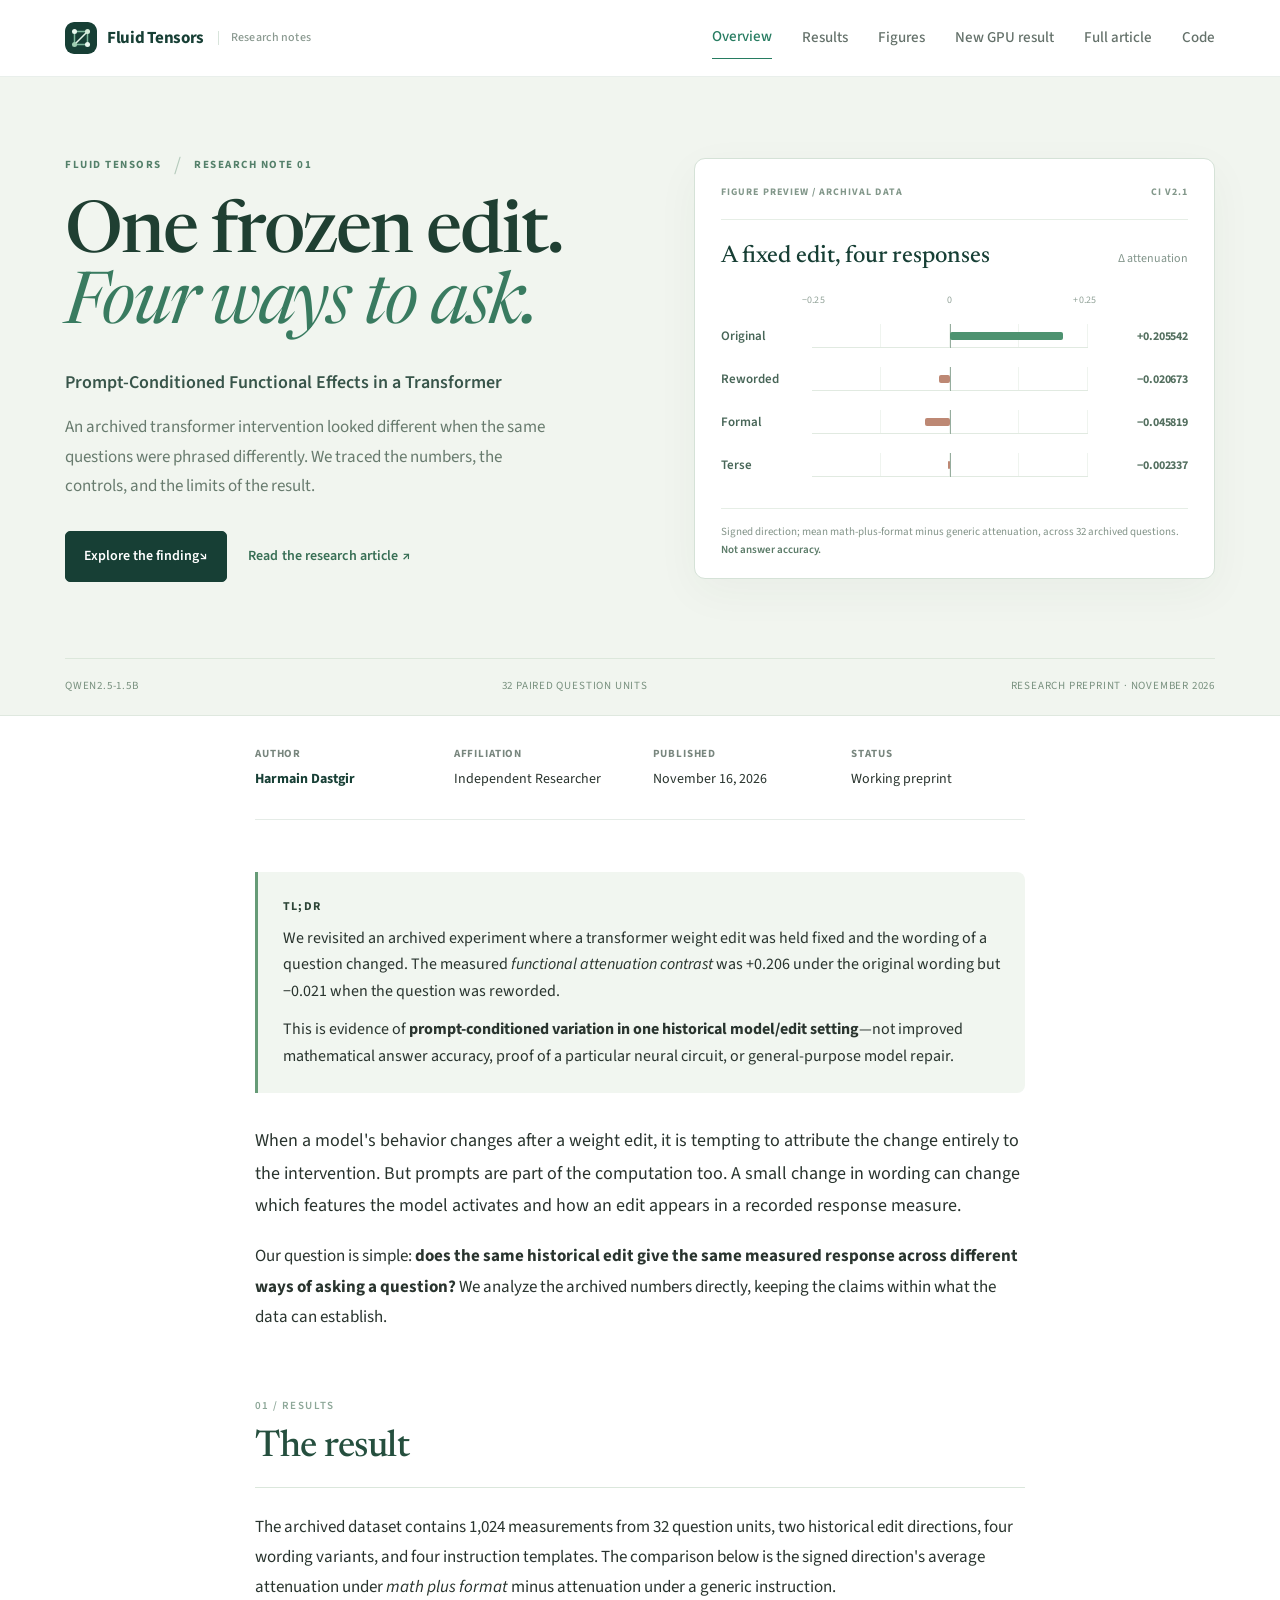
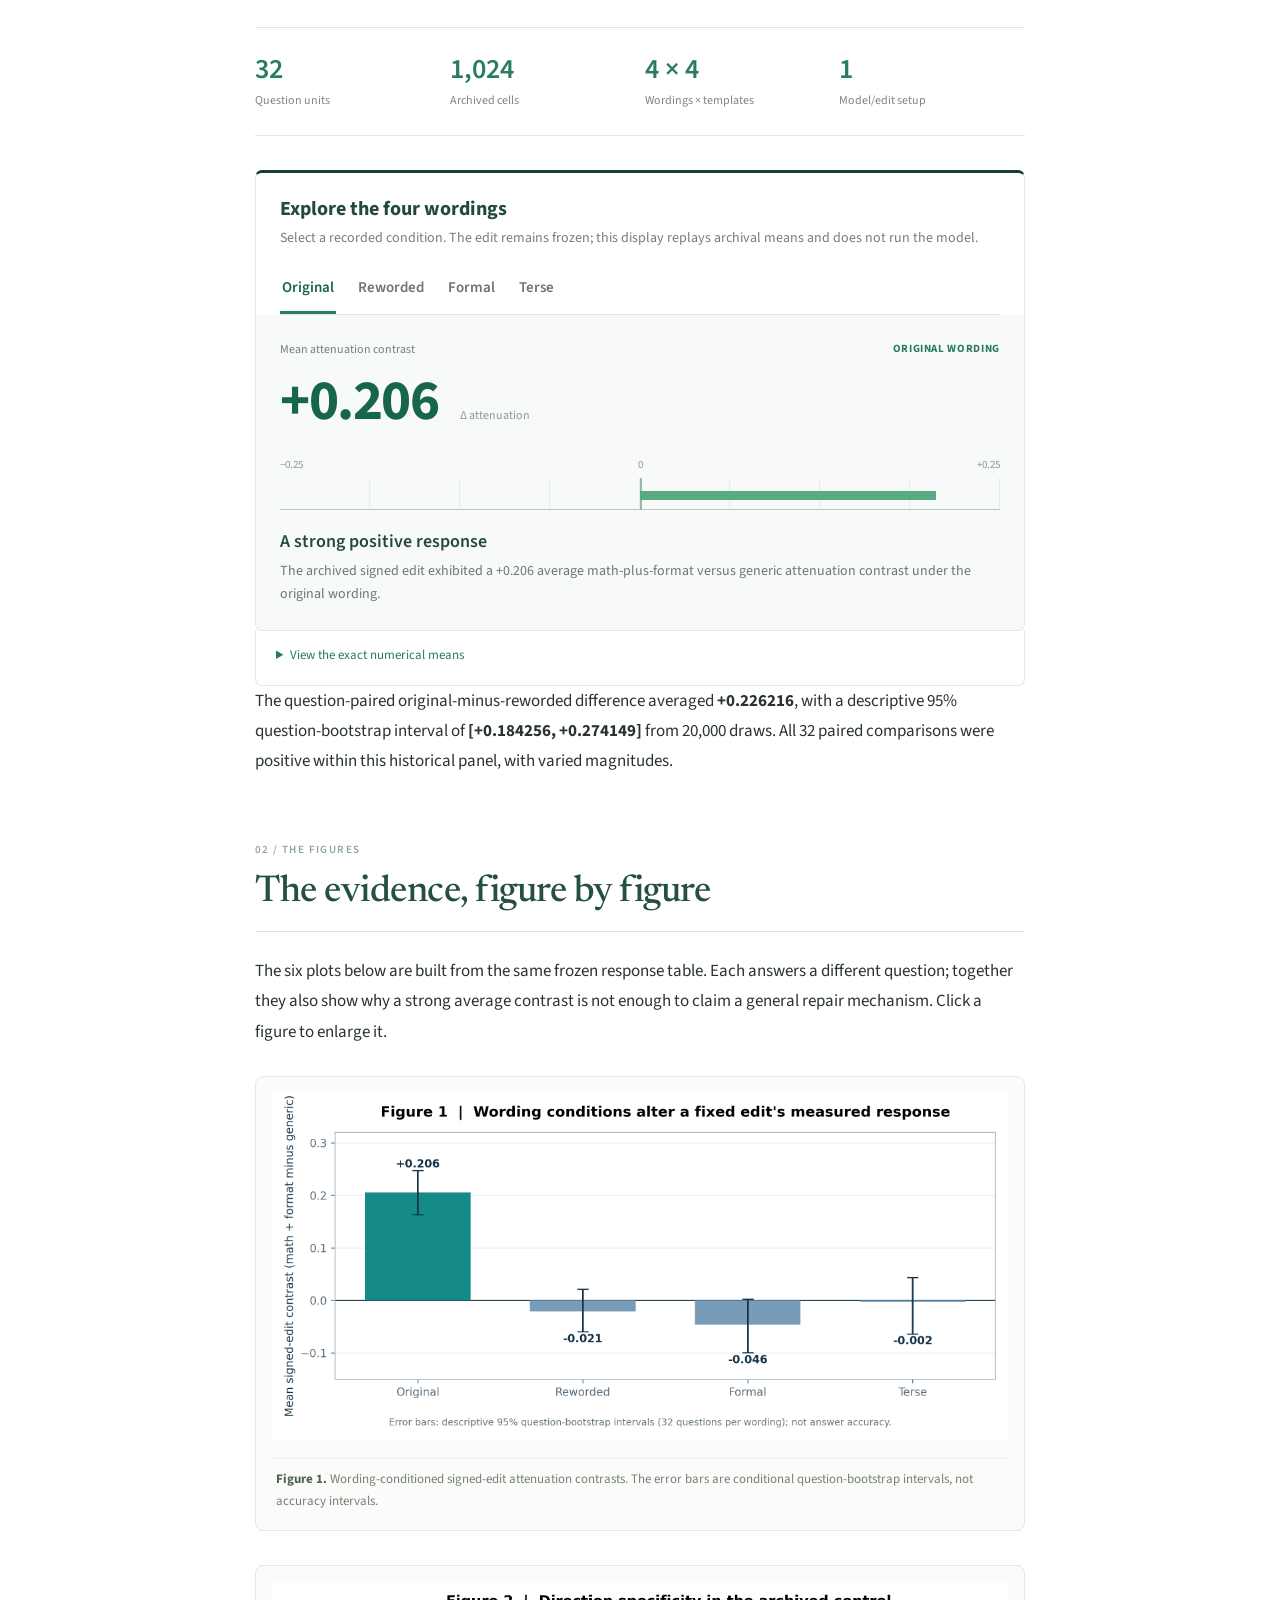
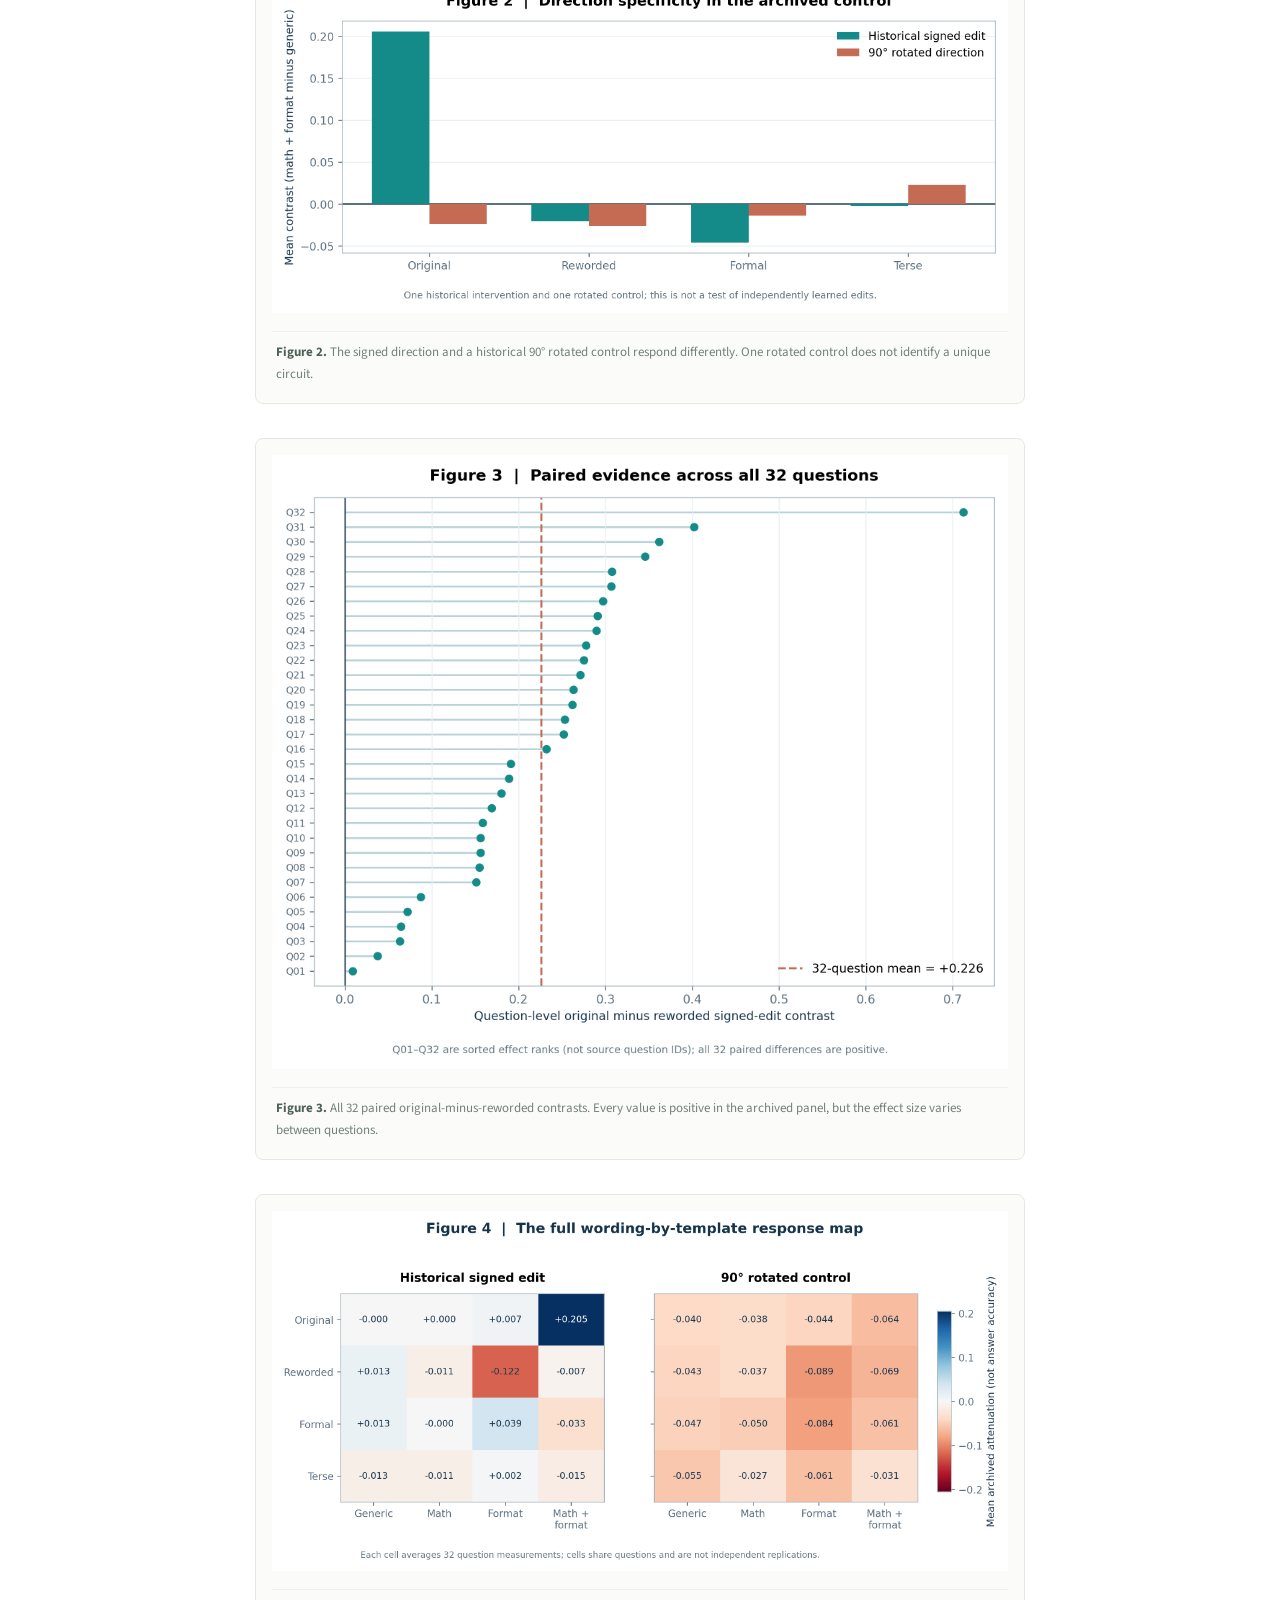
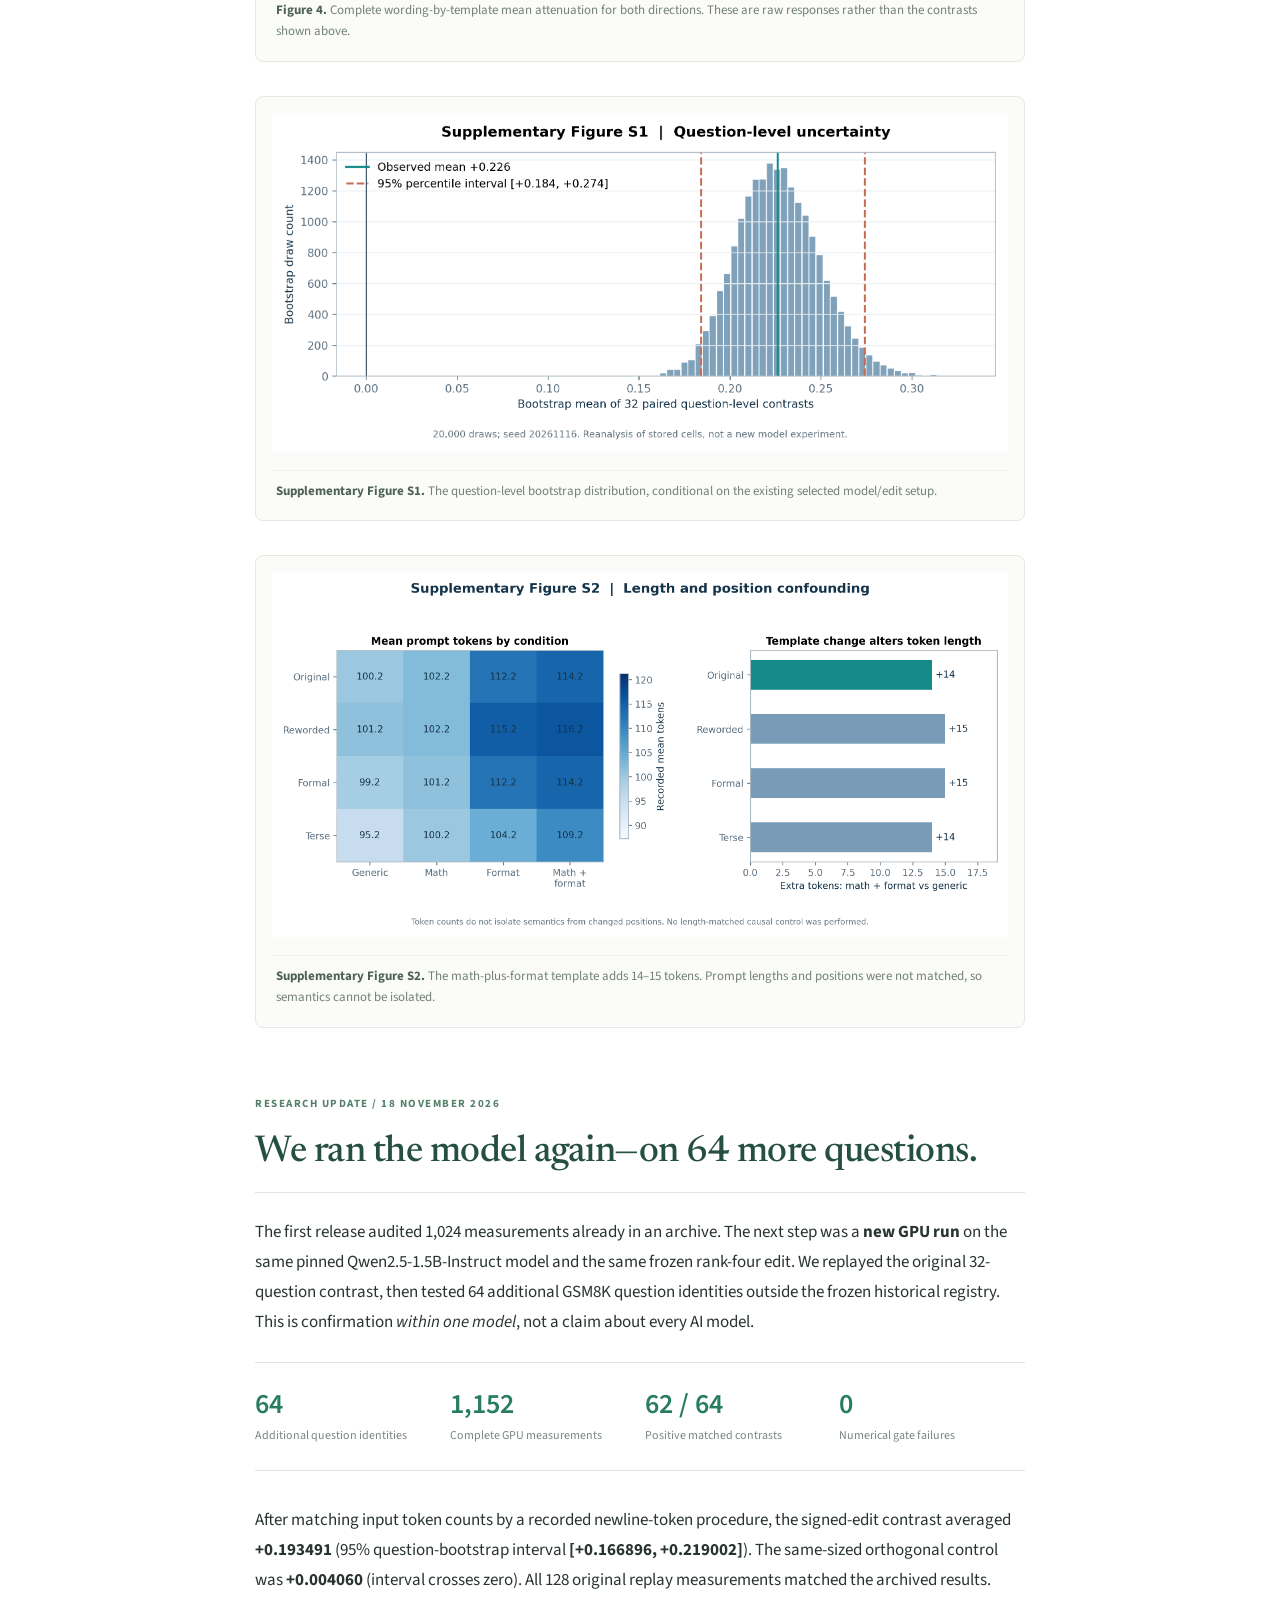
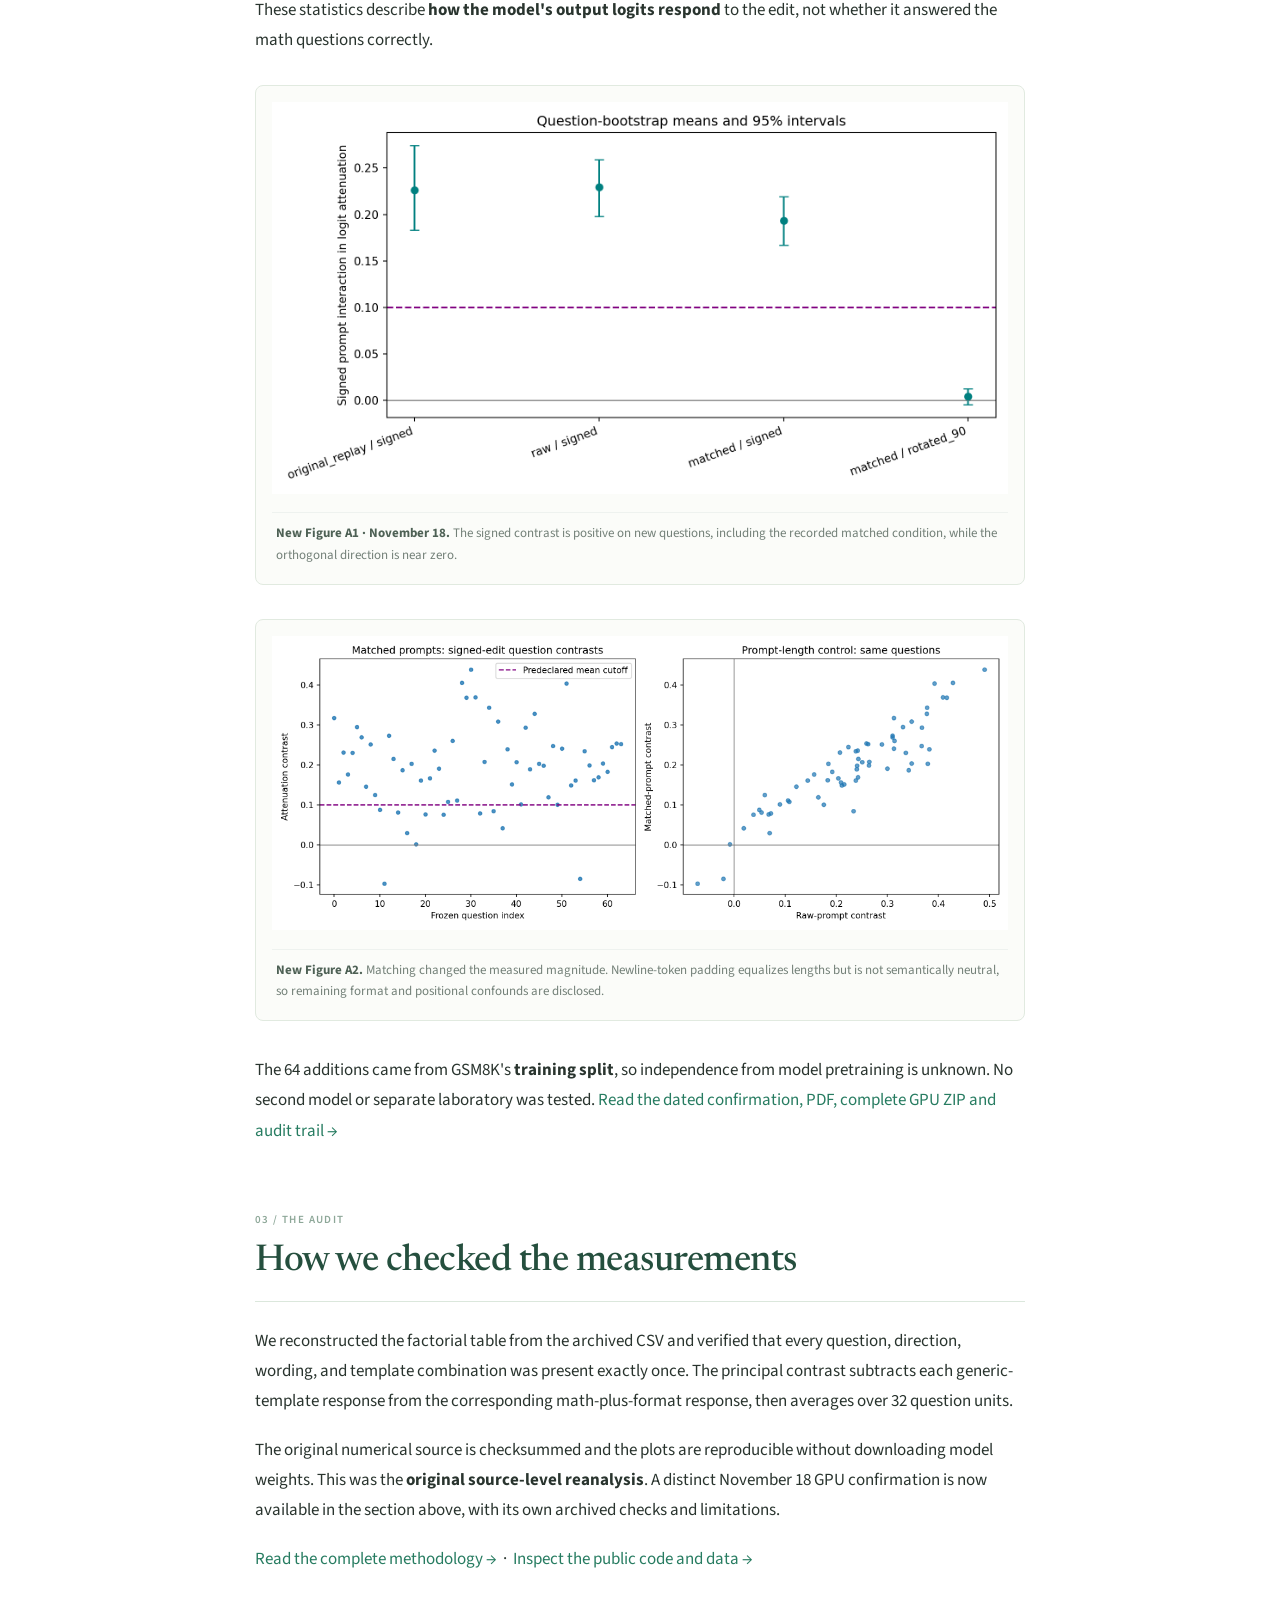
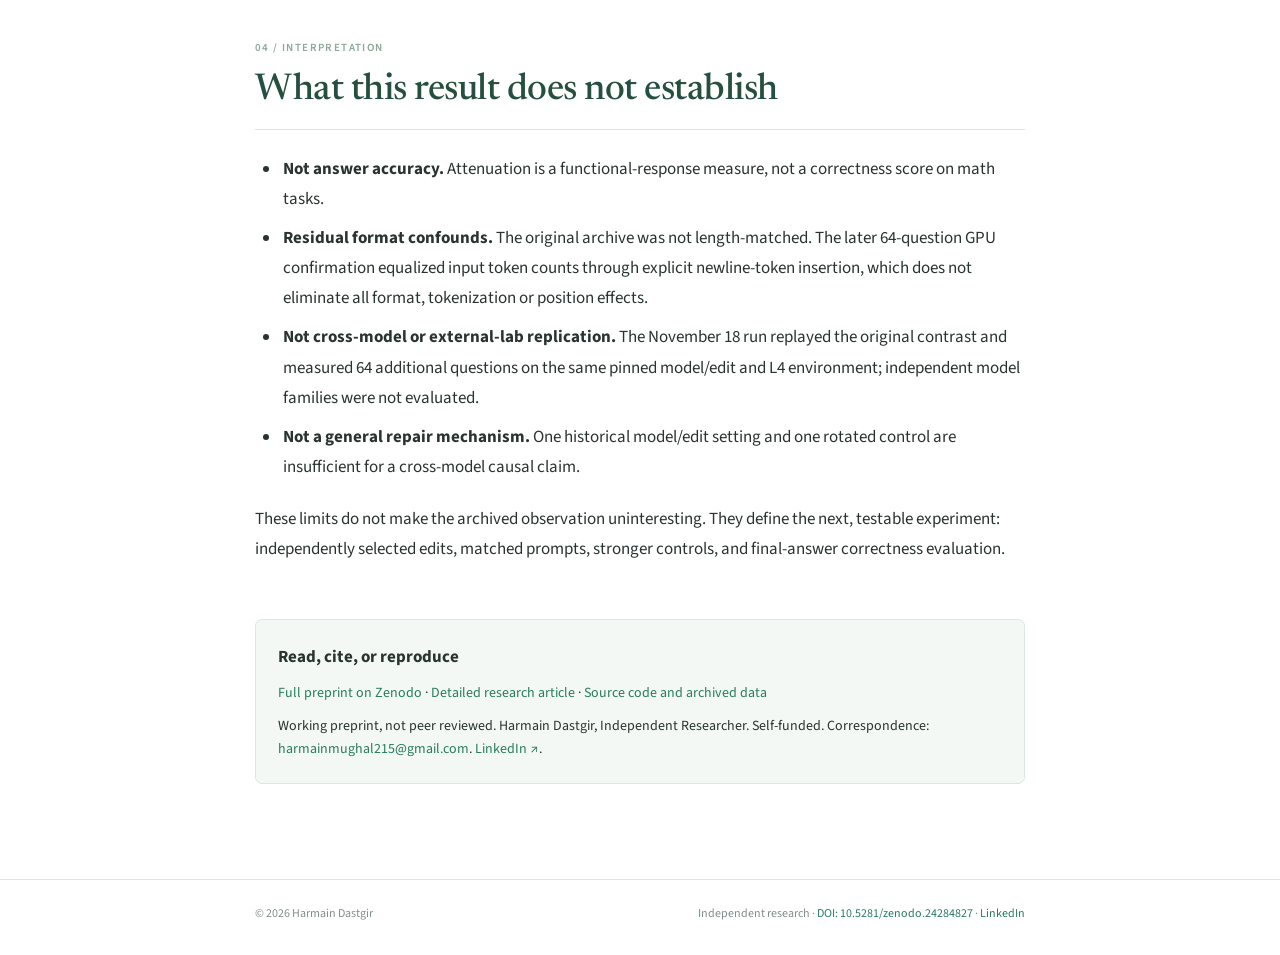
==== commit fc1d58f2: "docs: update existing Paper 1 website, article, figures and replication notes with fresh GPU confirm" ====
--- a/docs/index.html
+++ b/docs/index.html
@@ -4,7 +4,7 @@
   <meta charset="utf-8">
   <meta name="viewport" content="width=device-width, initial-scale=1">
   <title>One Frozen Edit, Four Ways to Ask | Fluid Tensors Research</title>
-  <meta name="description" content="A readable, open research note on prompt-conditioned functional effects in one historical transformer weight edit, with an interactive numerical comparison and six source-derived figures.">
+  <meta name="description" content="A readable, open research note on prompt-conditioned functional effects in one historical transformer weight edit, with an interactive numerical comparison and six archived figures and two new GPU-confirmation figures.">
   <meta name="author" content="Harmain Dastgir">
   <meta name="theme-color" content="#f3f8f5">
   <meta name="robots" content="index, follow, max-image-preview:large">
@@ -15,7 +15,7 @@
   <link rel="manifest" href="site.webmanifest">
   <meta property="og:type" content="website">
   <meta property="og:title" content="One Frozen Edit, Four Ways to Ask | Fluid Tensors">
-  <meta property="og:description" content="How much of a recorded transformer weight-editing effect survives a change in prompt wording? Read the analysis, six figures and limitations.">
+  <meta property="og:description" content="How much of a recorded transformer weight-editing effect survives a change in prompt wording? Read the analysis, eight figures and the new within-model GPU confirmation.">
   <meta property="og:url" content="https://harmain11.github.io/fluid-tensors/">
   <meta property="og:image" content="https://harmain11.github.io/fluid-tensors/assets/social-cover.png">
   <meta property="og:image:width" content="1280">
@@ -23,10 +23,10 @@
   <meta property="og:image:alt" content="Fluid Tensors: One frozen edit, four ways to ask; four recorded functional attenuation contrasts.">
   <meta name="twitter:card" content="summary_large_image">
   <meta name="twitter:title" content="One Frozen Edit, Four Ways to Ask">
-  <meta name="twitter:description" content="32 questions, one historical edit setting, four wordings and six source-derived scientific figures.">
+  <meta name="twitter:description" content="32 archived questions, 64 additional GPU-evaluated questions, eight figures; response geometry, not math accuracy.">
   <meta name="twitter:image" content="https://harmain11.github.io/fluid-tensors/assets/social-cover.png">
   <script type="application/ld+json">
-    {"@context":"https://schema.org","@type":"WebSite","name":"Fluid Tensors — Independent ML Research","url":"https://harmain11.github.io/fluid-tensors/","description":"Source-level audit of prompt-conditioned functional effects in a transformer weight intervention.","inLanguage":"en","author":{"@type":"Person","name":"Harmain Dastgir","sameAs":"https://www.linkedin.com/in/harmain-mughal-7b1845379","affiliation":{"@type":"Organization","name":"Independent Researcher"}},"hasPart":{"@type":"ScholarlyArticle","headline":"One Frozen Edit, Four Ways to Ask: Prompt-Conditioned Functional Effects in a Transformer","identifier":"https://doi.org/10.5281/zenodo.24280041","url":"https://harmain11.github.io/fluid-tensors/papers/one-frozen-edit.html"}}
+    {"@context":"https://schema.org","@type":"WebSite","name":"Fluid Tensors — Independent ML Research","url":"https://harmain11.github.io/fluid-tensors/","description":"Source-level audit of prompt-conditioned functional effects in a transformer weight intervention.","inLanguage":"en","author":{"@type":"Person","name":"Harmain Dastgir","sameAs":"https://www.linkedin.com/in/harmain-mughal-7b1845379","affiliation":{"@type":"Organization","name":"Independent Researcher"}},"hasPart":{"@type":"ScholarlyArticle","headline":"One Frozen Edit, Four Ways to Ask: Prompt-Conditioned Functional Effects in a Transformer","identifier":"https://doi.org/10.5281/zenodo.24284827","url":"https://harmain11.github.io/fluid-tensors/papers/one-frozen-edit.html"}}
   </script>
   <link rel="modulepreload" href="study-data.mjs">
   <link rel="stylesheet" href="editorial.css">
@@ -42,6 +42,7 @@
         <a href="#overview" aria-current="page">Overview</a>
         <a href="#explore">Results</a>
         <a href="#evidence">Figures</a>
+        <a href="#confirmation">New GPU result</a>
         <a href="papers/one-frozen-edit.html">Full article</a>
         <a href="https://github.com/Harmain11/fluid-tensors">Code</a>
       </nav>
@@ -149,10 +150,26 @@
         <figure class="research-figure"><button type="button" data-figure-open aria-label="Enlarge Supplementary Figure S2"><img src="assets/figureS2_prompt_token_diagnostics.png" alt="Prompt token lengths reveal different instruction lengths and positions" loading="lazy"></button><figcaption><strong>Supplementary Figure S2.</strong> The math-plus-format template adds 14–15 tokens. Prompt lengths and positions were not matched, so semantics cannot be isolated.</figcaption></figure>
       </section>
 
+      <section id="confirmation" aria-labelledby="confirmation-heading">
+        <p class="paper-category">Research update / 18 November 2026</p>
+        <h2 id="confirmation-heading">We ran the model again—on 64 more questions.</h2>
+        <p>The first release audited 1,024 measurements already in an archive. The next step was a <strong>new GPU run</strong> on the same pinned Qwen2.5-1.5B-Instruct model and the same frozen rank-four edit. We replayed the original 32-question contrast, then tested 64 additional GSM8K question identities outside the frozen historical registry. This is confirmation <em>within one model</em>, not a claim about every AI model.</p>
+        <div class="study-facts" aria-label="November 18 confirmation results">
+          <div><strong>64</strong><span>Additional question identities</span></div>
+          <div><strong>1,152</strong><span>Complete GPU measurements</span></div>
+          <div><strong>62 / 64</strong><span>Positive matched contrasts</span></div>
+          <div><strong>0</strong><span>Numerical gate failures</span></div>
+        </div>
+        <p>After matching input token counts by a recorded newline-token procedure, the signed-edit contrast averaged <strong>+0.193491</strong> (95% question-bootstrap interval <strong>[+0.166896, +0.219002]</strong>). The same-sized orthogonal control was <strong>+0.004060</strong> (interval crosses zero). All 128 original replay measurements matched the archived results. These statistics describe <strong>how the model's output logits respond</strong> to the edit, not whether it answered the math questions correctly.</p>
+        <figure class="research-figure"><button type="button" data-figure-open aria-label="Enlarge new GPU confirmation comparison"><img src="assets/p1_confirmation_condition_contrasts.png" alt="New study: original replay, raw signed, token-count-matched signed and orthogonal control response contrasts with question-bootstrap 95 percent confidence intervals." loading="lazy"></button><figcaption><strong>New Figure A1 · November 18.</strong> The signed contrast is positive on new questions, including the recorded matched condition, while the orthogonal direction is near zero.</figcaption></figure>
+        <figure class="research-figure"><button type="button" data-figure-open aria-label="Enlarge raw versus matched question comparisons"><img src="assets/p1_confirmation_matched_vs_raw.png" alt="New study: paired question-level response contrasts and scatterplot showing effect change between raw and token-count-matched prompts." loading="lazy"></button><figcaption><strong>New Figure A2.</strong> Matching changed the measured magnitude. Newline-token padding equalizes lengths but is not semantically neutral, so remaining format and positional confounds are disclosed.</figcaption></figure>
+        <p>The 64 additions came from GSM8K's <strong>training split</strong>, so independence from model pretraining is unknown. No second model or separate laboratory was tested. <a href="https://github.com/Harmain11/fluid-tensors/tree/main/paper1-confirmation-2026-11-18">Read the dated confirmation, PDF, complete GPU ZIP and audit trail →</a></p>
+      </section>
+
       <section id="methods" aria-labelledby="methods-heading">
         <h2 id="methods-heading">How we checked the measurements</h2>
         <p>We reconstructed the factorial table from the archived CSV and verified that every question, direction, wording, and template combination was present exactly once. The principal contrast subtracts each generic-template response from the corresponding math-plus-format response, then averages over 32 question units.</p>
-        <p>The original numerical source is checksummed and the plots are reproducible without downloading model weights. This is <strong>source-level reanalysis</strong>, not independent execution of the historical weight-editing experiment.</p>
+        <p>The original numerical source is checksummed and the plots are reproducible without downloading model weights. This was the <strong>original source-level reanalysis</strong>. A distinct November 18 GPU confirmation is now available in the section above, with its own archived checks and limitations.</p>
         <p><a href="papers/one-frozen-edit.html#methods">Read the complete methodology →</a> &nbsp;·&nbsp; <a href="https://github.com/Harmain11/fluid-tensors">Inspect the public code and data →</a></p>
       </section>
 
@@ -160,8 +177,8 @@
         <h2 id="limits-heading">What this result does not establish</h2>
         <ul>
           <li><strong>Not answer accuracy.</strong> Attenuation is a functional-response measure, not a correctness score on math tasks.</li>
-          <li><strong>Not a length-matched comparison.</strong> The instruction templates differ by 14–15 prompt tokens; token positions changed too.</li>
-          <li><strong>Not an independent model-side replication.</strong> The source table was reanalyzed, but the original model inference and edit selection were not rerun.</li>
+          <li><strong>Residual format confounds.</strong> The original archive was not length-matched. The later 64-question GPU confirmation equalized input token counts through explicit newline-token insertion, which does not eliminate all format, tokenization or position effects.</li>
+          <li><strong>Not cross-model or external-lab replication.</strong> The November 18 run replayed the original contrast and measured 64 additional questions on the same pinned model/edit and L4 environment; independent model families were not evaluated.</li>
           <li><strong>Not a general repair mechanism.</strong> One historical model/edit setting and one rotated control are insufficient for a cross-model causal claim.</li>
         </ul>
         <p>These limits do not make the archived observation uninteresting. They define the next, testable experiment: independently selected edits, matched prompts, stronger controls, and final-answer correctness evaluation.</p>
@@ -169,13 +186,13 @@
 
       <aside class="end-note">
         <strong>Read, cite, or reproduce</strong>
-        <p><a href="https://doi.org/10.5281/zenodo.24280041">Full preprint on Zenodo</a> · <a href="papers/one-frozen-edit.html">Detailed research article</a> · <a href="https://github.com/Harmain11/fluid-tensors">Source code and archived data</a></p>
+        <p><a href="https://doi.org/10.5281/zenodo.24284827">Full preprint on Zenodo</a> · <a href="papers/one-frozen-edit.html">Detailed research article</a> · <a href="https://github.com/Harmain11/fluid-tensors">Source code and archived data</a></p>
         <p>Working preprint, not peer reviewed. Harmain Dastgir, Independent Researcher. Self-funded. Correspondence: <a href="mailto:harmainmughal215@gmail.com">harmainmughal215@gmail.com</a>. <a href="https://www.linkedin.com/in/harmain-mughal-7b1845379" target="_blank" rel="noopener noreferrer">LinkedIn ↗</a>.</p>
       </aside>
     </article>
   </main>
 
-  <footer class="site-footer"><div class="reading-width"><span>© 2026 Harmain Dastgir</span><span>Independent research · <a href="https://doi.org/10.5281/zenodo.24280041">DOI: 10.5281/zenodo.24280041</a> · <a href="https://www.linkedin.com/in/harmain-mughal-7b1845379" target="_blank" rel="noopener noreferrer">LinkedIn</a></span></div></footer>
+  <footer class="site-footer"><div class="reading-width"><span>© 2026 Harmain Dastgir</span><span>Independent research · <a href="https://doi.org/10.5281/zenodo.24284827">DOI: 10.5281/zenodo.24284827</a> · <a href="https://www.linkedin.com/in/harmain-mughal-7b1845379" target="_blank" rel="noopener noreferrer">LinkedIn</a></span></div></footer>
   <dialog class="figure-dialog" id="figureDialog" aria-labelledby="figureDialogTitle"><div class="figure-dialog-header"><span id="figureDialogTitle">Research figure</span><button type="button" data-dialog-close aria-label="Close enlarged figure">Close ×</button></div><img id="figureDialogImage" alt=""><p id="figureDialogCaption"></p></dialog>
 </body>
 </html>
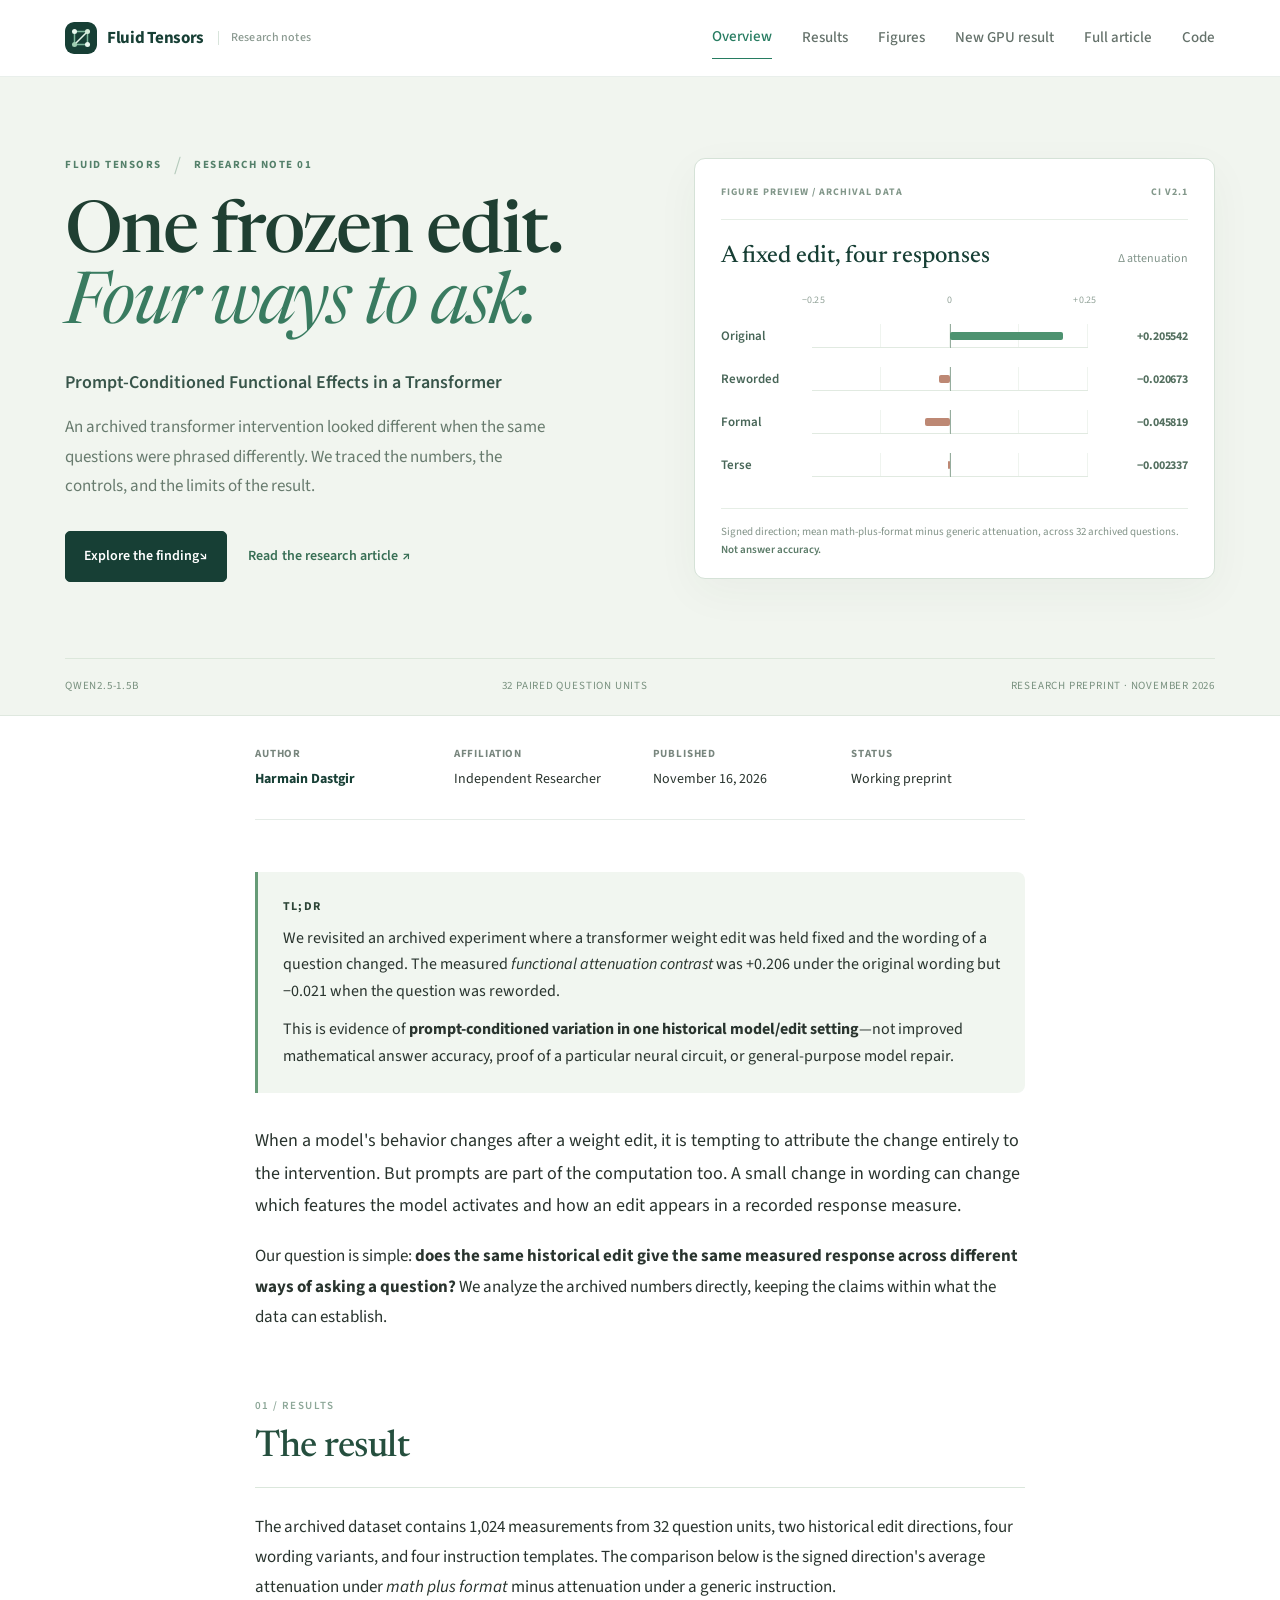
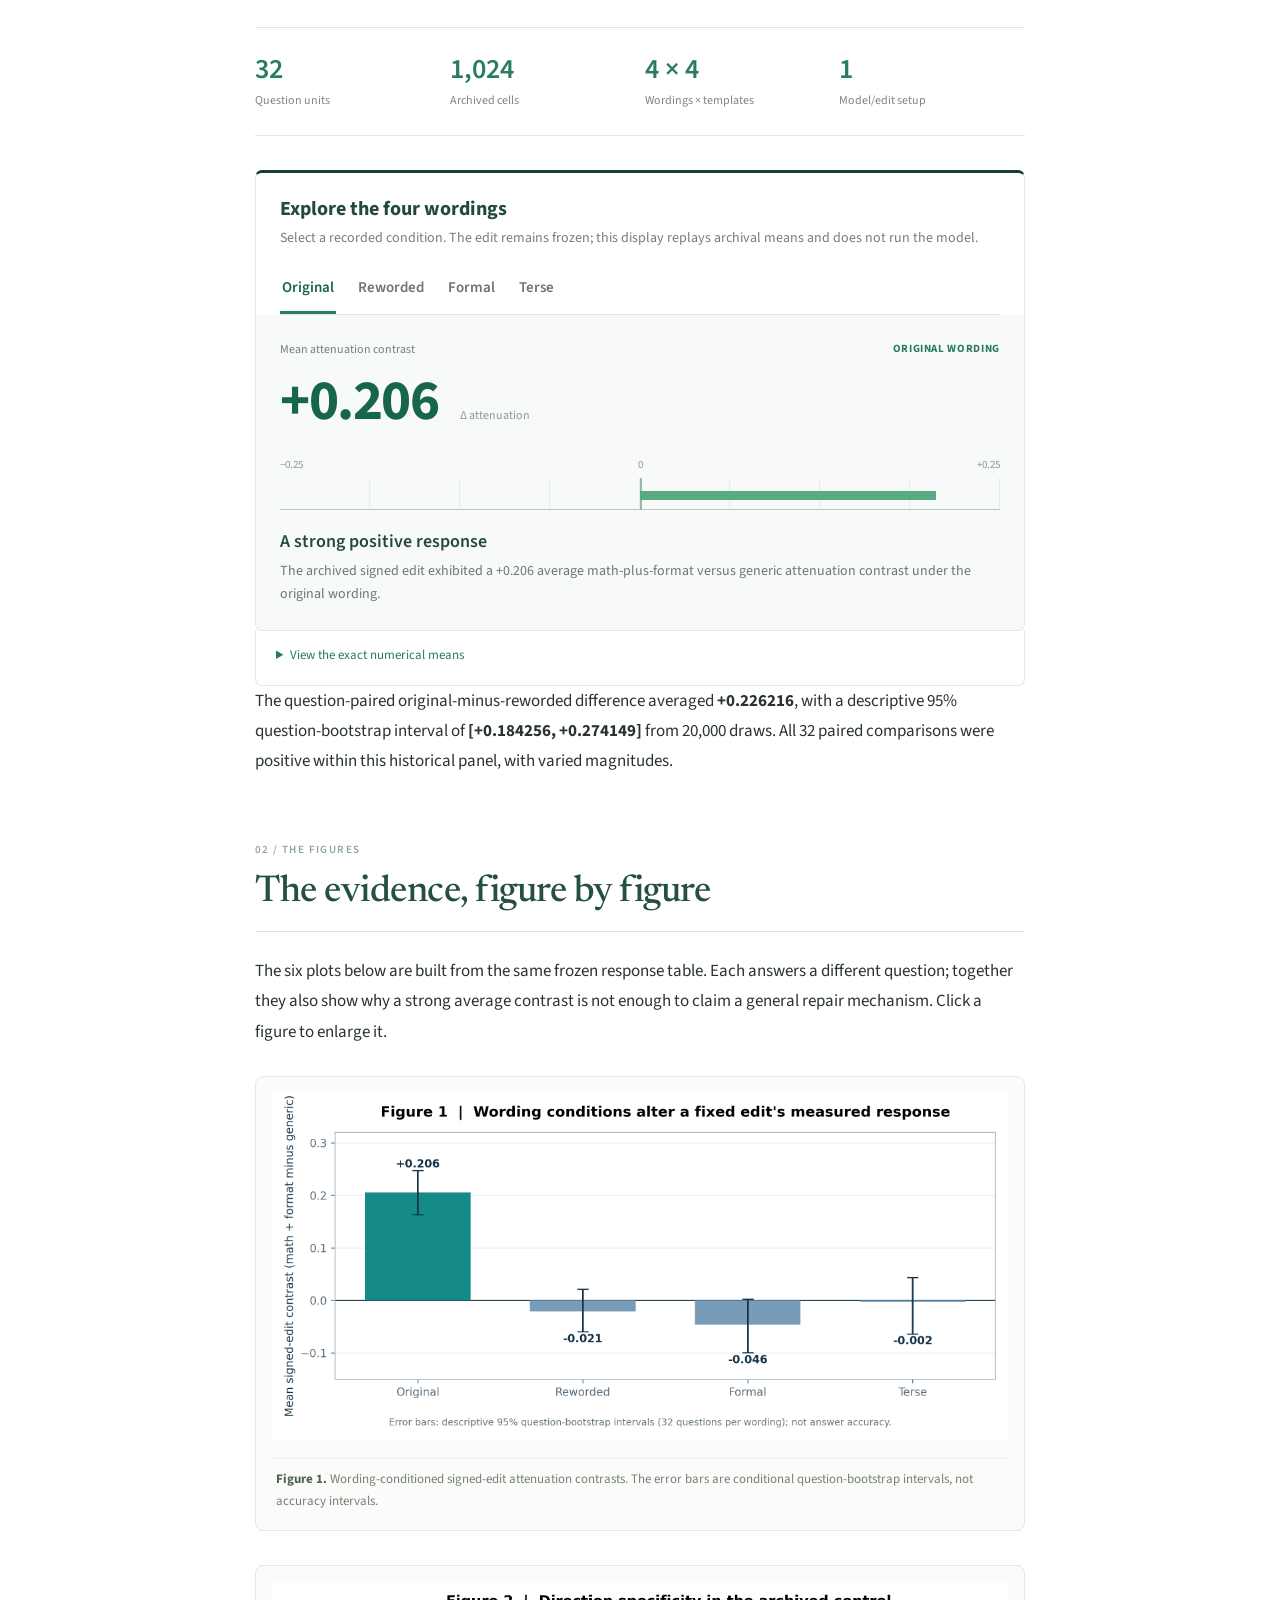
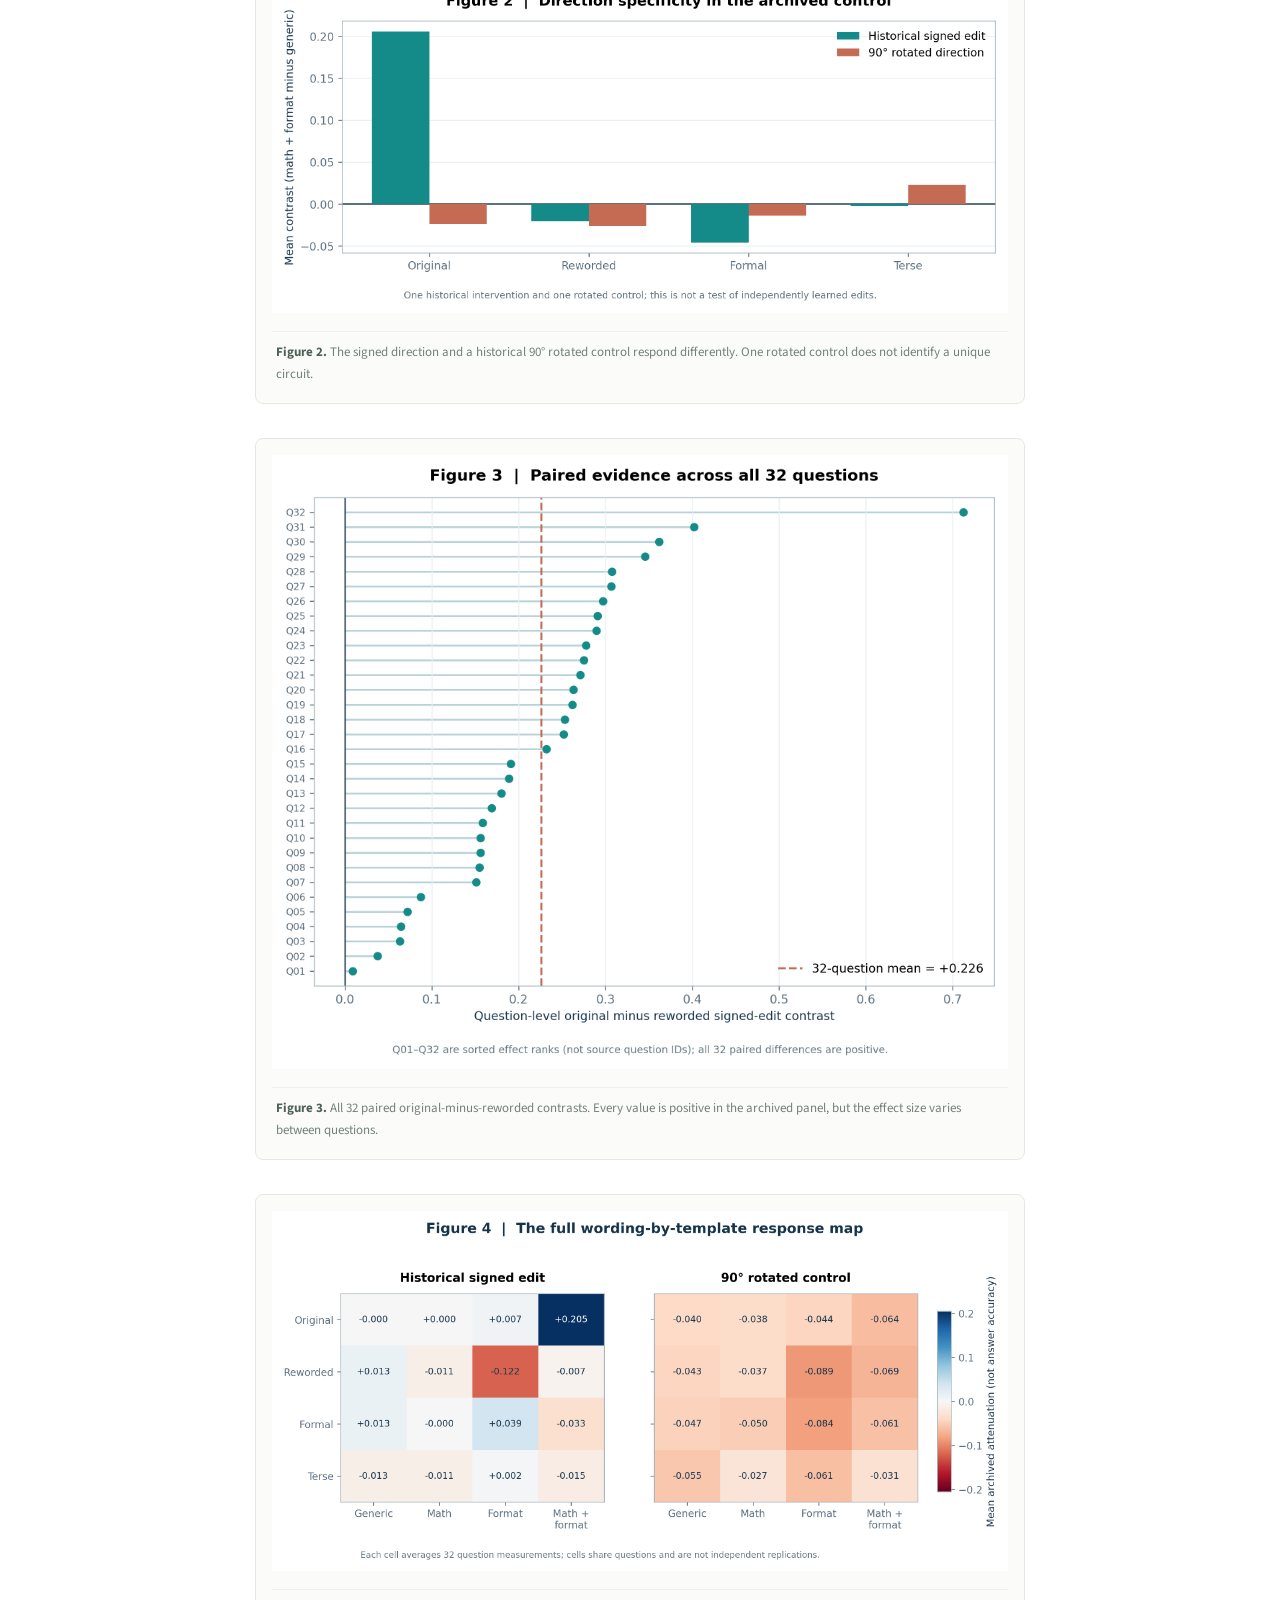
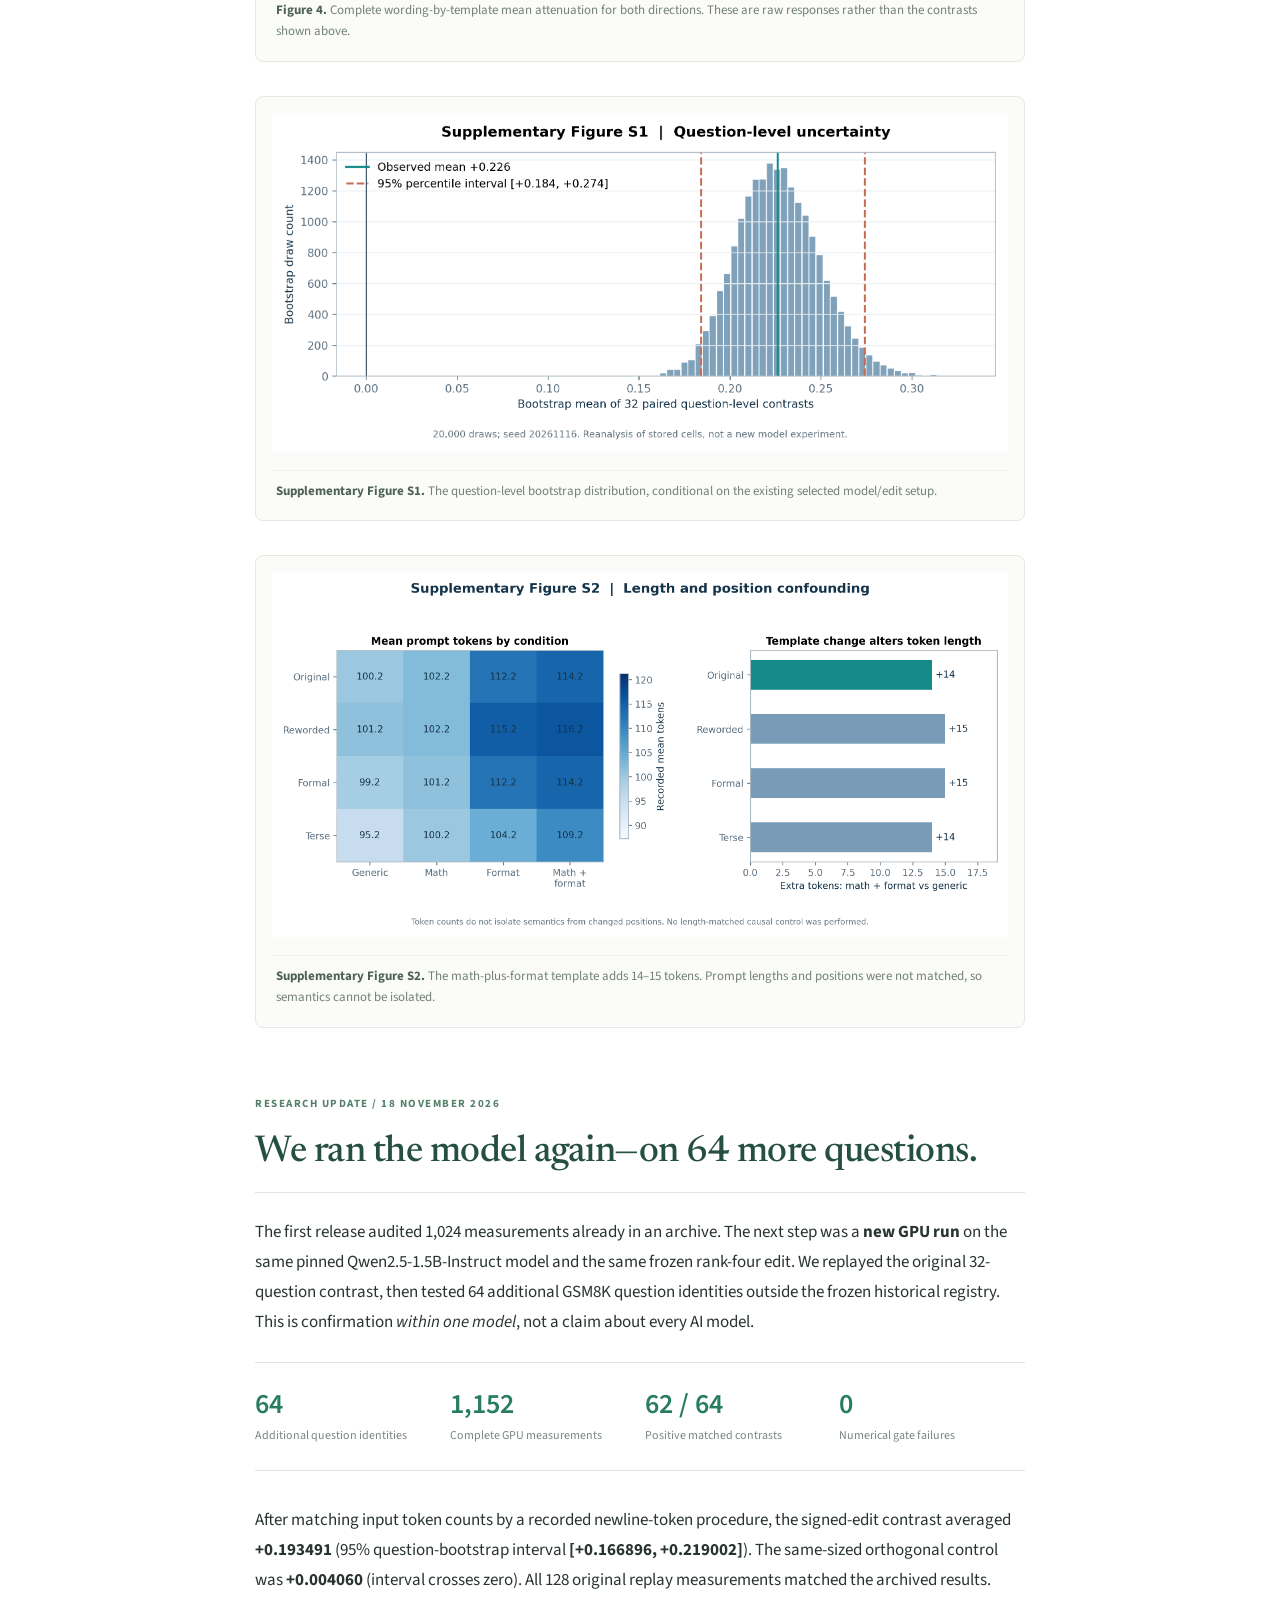
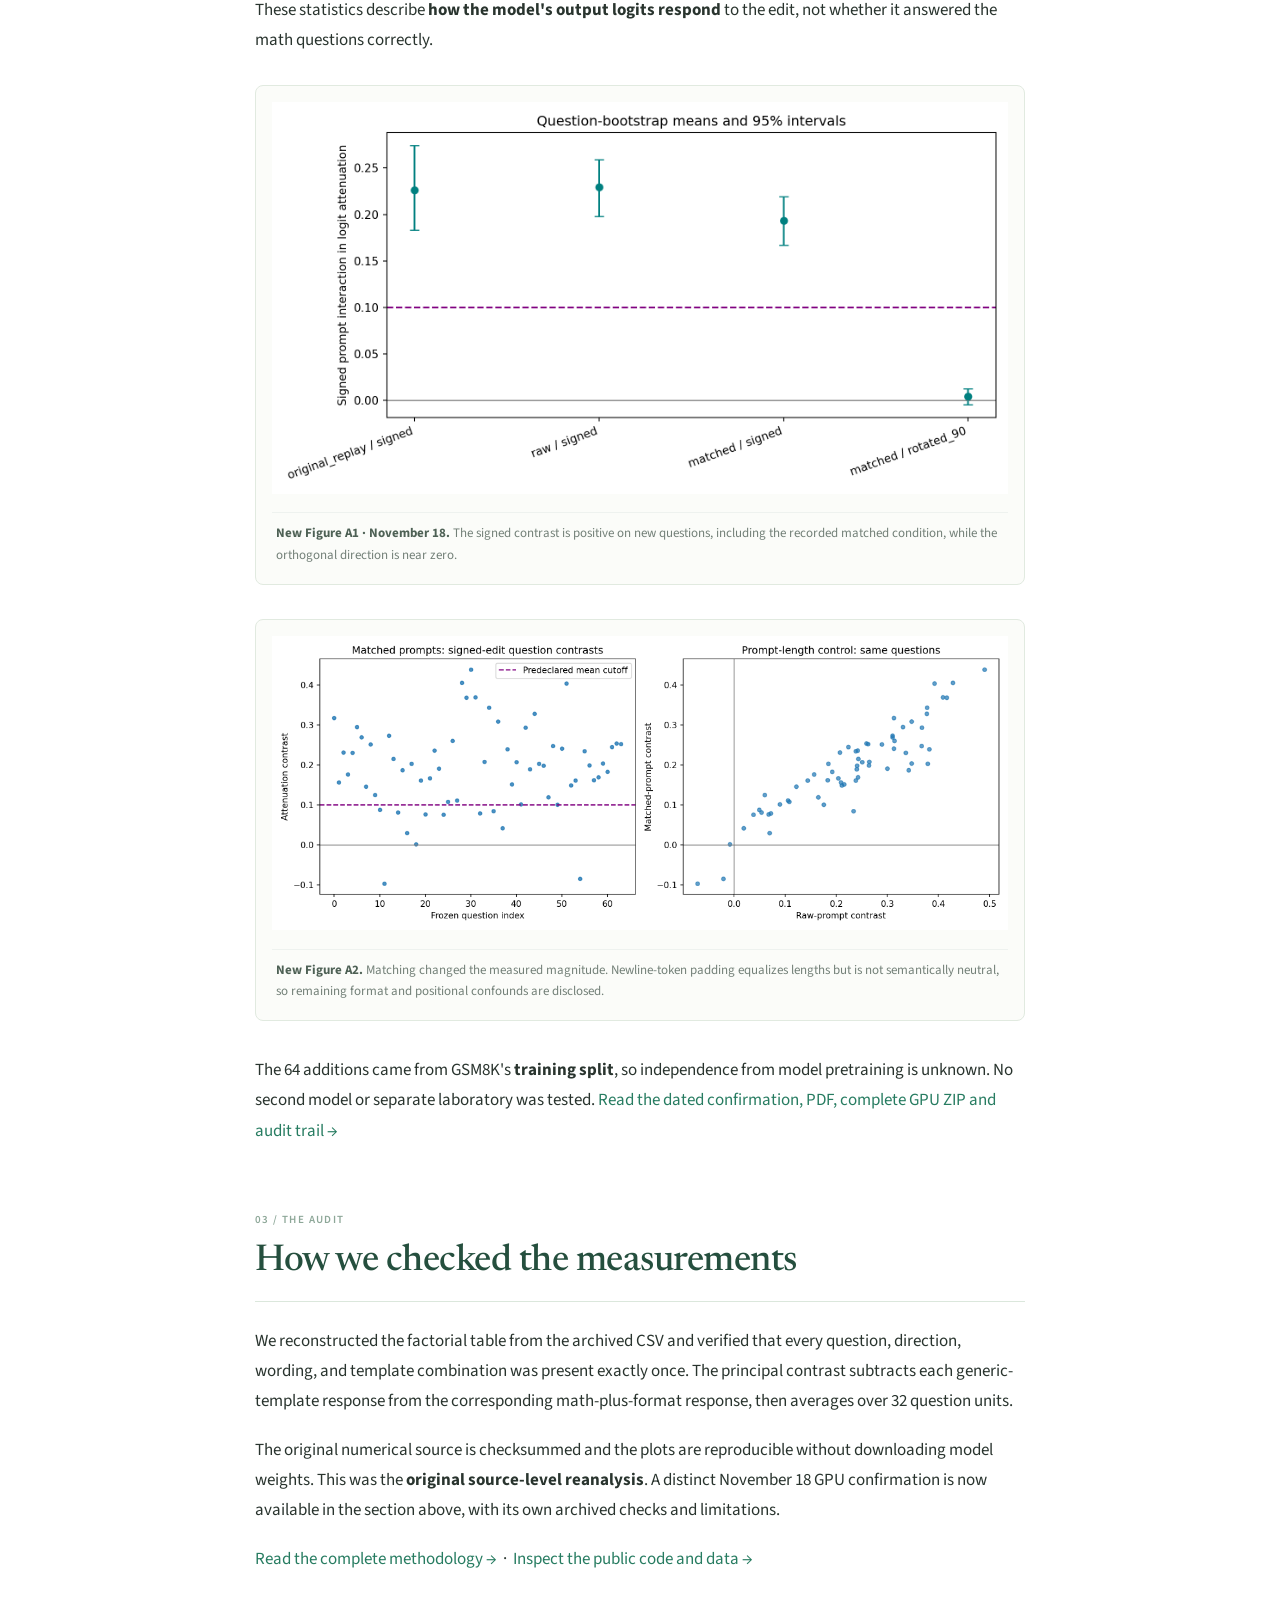
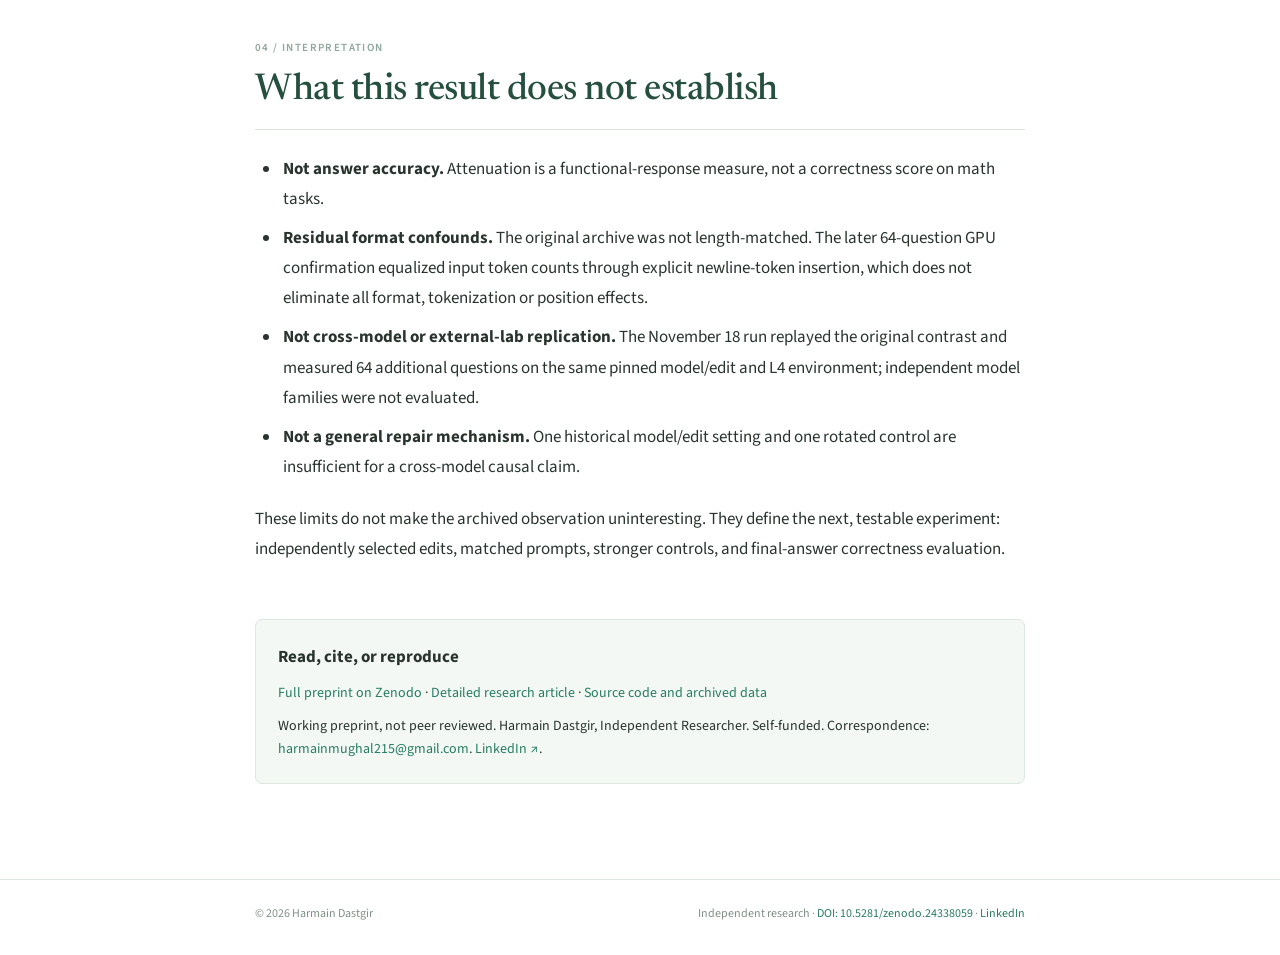
==== commit d7a875df: "docs: cite Zenodo Paper 1 Version 3 and validate all eight published figures" ====
--- a/docs/index.html
+++ b/docs/index.html
@@ -26,7 +26,7 @@
   <meta name="twitter:description" content="32 archived questions, 64 additional GPU-evaluated questions, eight figures; response geometry, not math accuracy.">
   <meta name="twitter:image" content="https://harmain11.github.io/fluid-tensors/assets/social-cover.png">
   <script type="application/ld+json">
-    {"@context":"https://schema.org","@type":"WebSite","name":"Fluid Tensors — Independent ML Research","url":"https://harmain11.github.io/fluid-tensors/","description":"Source-level audit of prompt-conditioned functional effects in a transformer weight intervention.","inLanguage":"en","author":{"@type":"Person","name":"Harmain Dastgir","sameAs":"https://www.linkedin.com/in/harmain-mughal-7b1845379","affiliation":{"@type":"Organization","name":"Independent Researcher"}},"hasPart":{"@type":"ScholarlyArticle","headline":"One Frozen Edit, Four Ways to Ask: Prompt-Conditioned Functional Effects in a Transformer","identifier":"https://doi.org/10.5281/zenodo.24284827","url":"https://harmain11.github.io/fluid-tensors/papers/one-frozen-edit.html"}}
+    {"@context":"https://schema.org","@type":"WebSite","name":"Fluid Tensors — Independent ML Research","url":"https://harmain11.github.io/fluid-tensors/","description":"Source-level audit of prompt-conditioned functional effects in a transformer weight intervention.","inLanguage":"en","author":{"@type":"Person","name":"Harmain Dastgir","sameAs":"https://www.linkedin.com/in/harmain-mughal-7b1845379","affiliation":{"@type":"Organization","name":"Independent Researcher"}},"hasPart":{"@type":"ScholarlyArticle","headline":"One Frozen Edit, Four Ways to Ask: Prompt-Conditioned Functional Effects in a Transformer","identifier":"https://doi.org/10.5281/zenodo.24338059","url":"https://harmain11.github.io/fluid-tensors/papers/one-frozen-edit.html"}}
   </script>
   <link rel="modulepreload" href="study-data.mjs">
   <link rel="stylesheet" href="editorial.css">
@@ -186,13 +186,13 @@
 
       <aside class="end-note">
         <strong>Read, cite, or reproduce</strong>
-        <p><a href="https://doi.org/10.5281/zenodo.24284827">Full preprint on Zenodo</a> · <a href="papers/one-frozen-edit.html">Detailed research article</a> · <a href="https://github.com/Harmain11/fluid-tensors">Source code and archived data</a></p>
+        <p><a href="https://doi.org/10.5281/zenodo.24338059">Full preprint on Zenodo</a> · <a href="papers/one-frozen-edit.html">Detailed research article</a> · <a href="https://github.com/Harmain11/fluid-tensors">Source code and archived data</a></p>
         <p>Working preprint, not peer reviewed. Harmain Dastgir, Independent Researcher. Self-funded. Correspondence: <a href="mailto:harmainmughal215@gmail.com">harmainmughal215@gmail.com</a>. <a href="https://www.linkedin.com/in/harmain-mughal-7b1845379" target="_blank" rel="noopener noreferrer">LinkedIn ↗</a>.</p>
       </aside>
     </article>
   </main>
 
-  <footer class="site-footer"><div class="reading-width"><span>© 2026 Harmain Dastgir</span><span>Independent research · <a href="https://doi.org/10.5281/zenodo.24284827">DOI: 10.5281/zenodo.24284827</a> · <a href="https://www.linkedin.com/in/harmain-mughal-7b1845379" target="_blank" rel="noopener noreferrer">LinkedIn</a></span></div></footer>
+  <footer class="site-footer"><div class="reading-width"><span>© 2026 Harmain Dastgir</span><span>Independent research · <a href="https://doi.org/10.5281/zenodo.24338059">DOI: 10.5281/zenodo.24338059</a> · <a href="https://www.linkedin.com/in/harmain-mughal-7b1845379" target="_blank" rel="noopener noreferrer">LinkedIn</a></span></div></footer>
   <dialog class="figure-dialog" id="figureDialog" aria-labelledby="figureDialogTitle"><div class="figure-dialog-header"><span id="figureDialogTitle">Research figure</span><button type="button" data-dialog-close aria-label="Close enlarged figure">Close ×</button></div><img id="figureDialogImage" alt=""><p id="figureDialogCaption"></p></dialog>
 </body>
 </html>
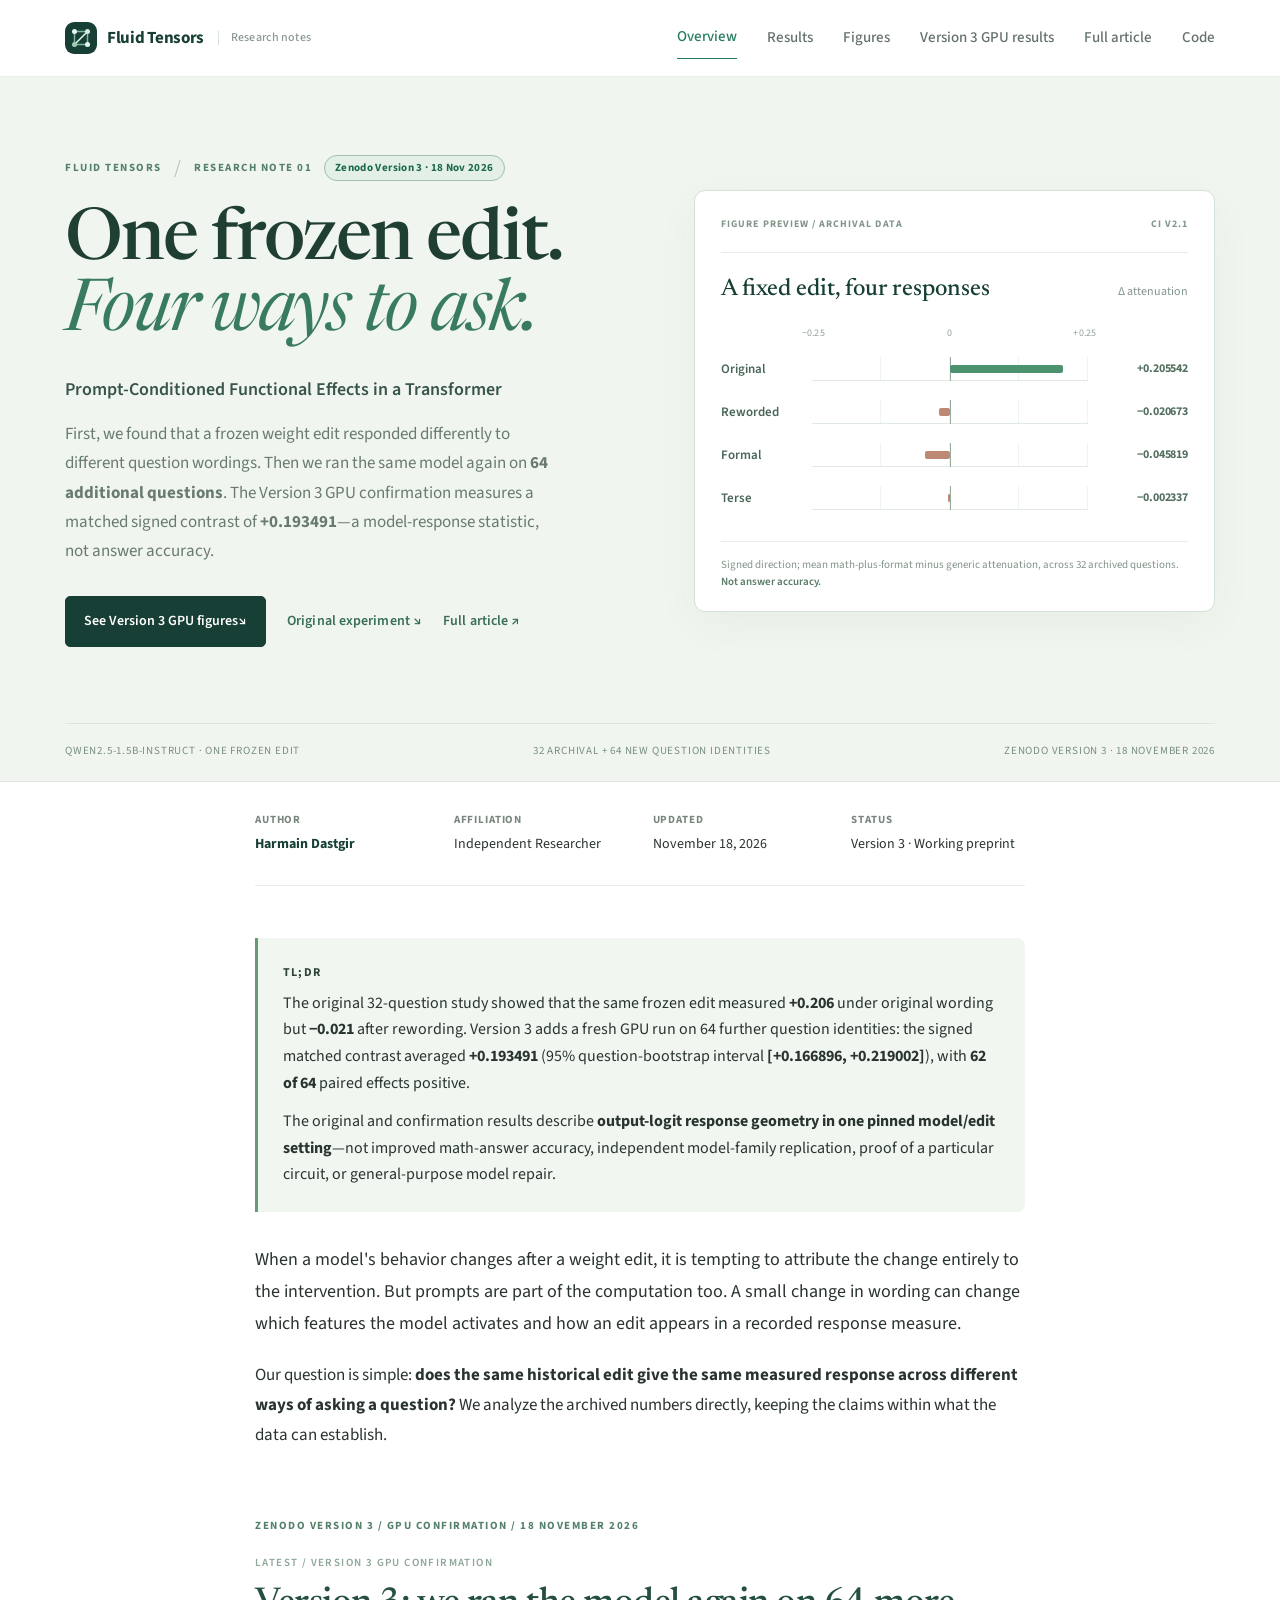
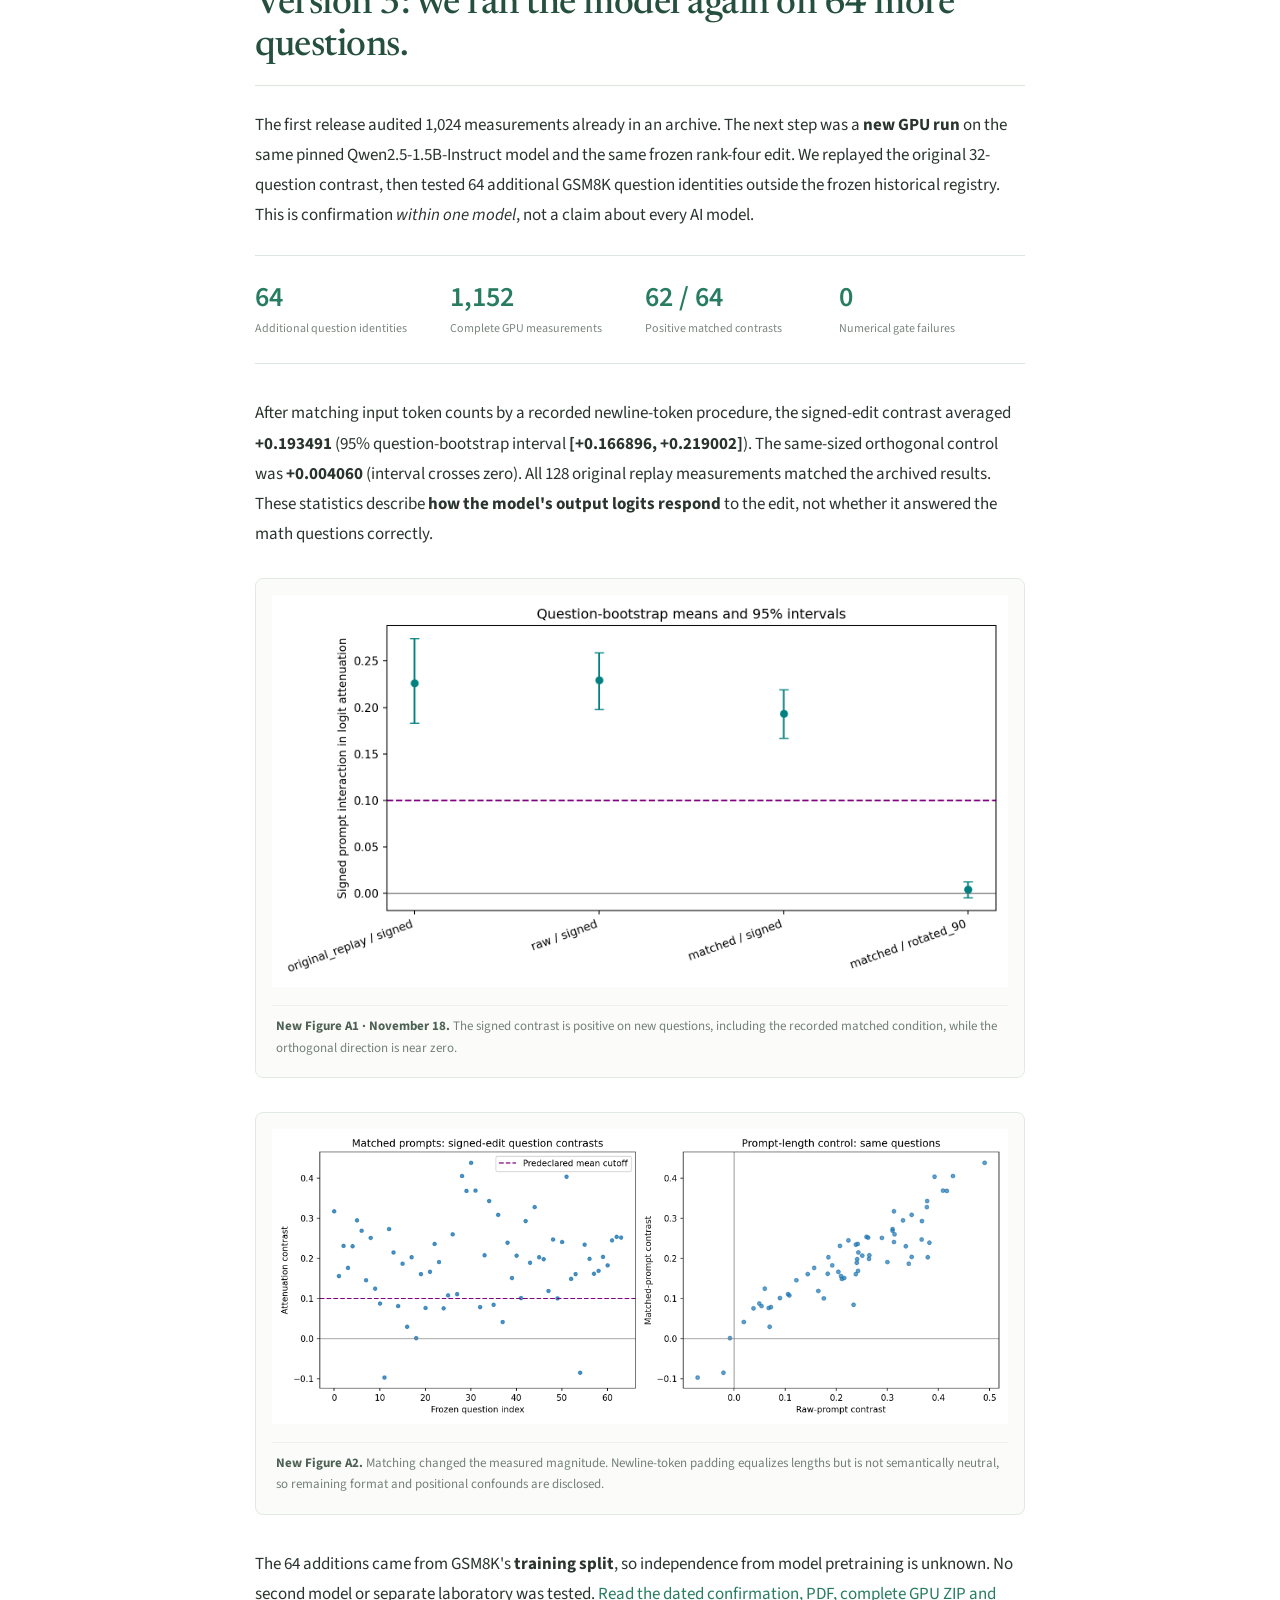
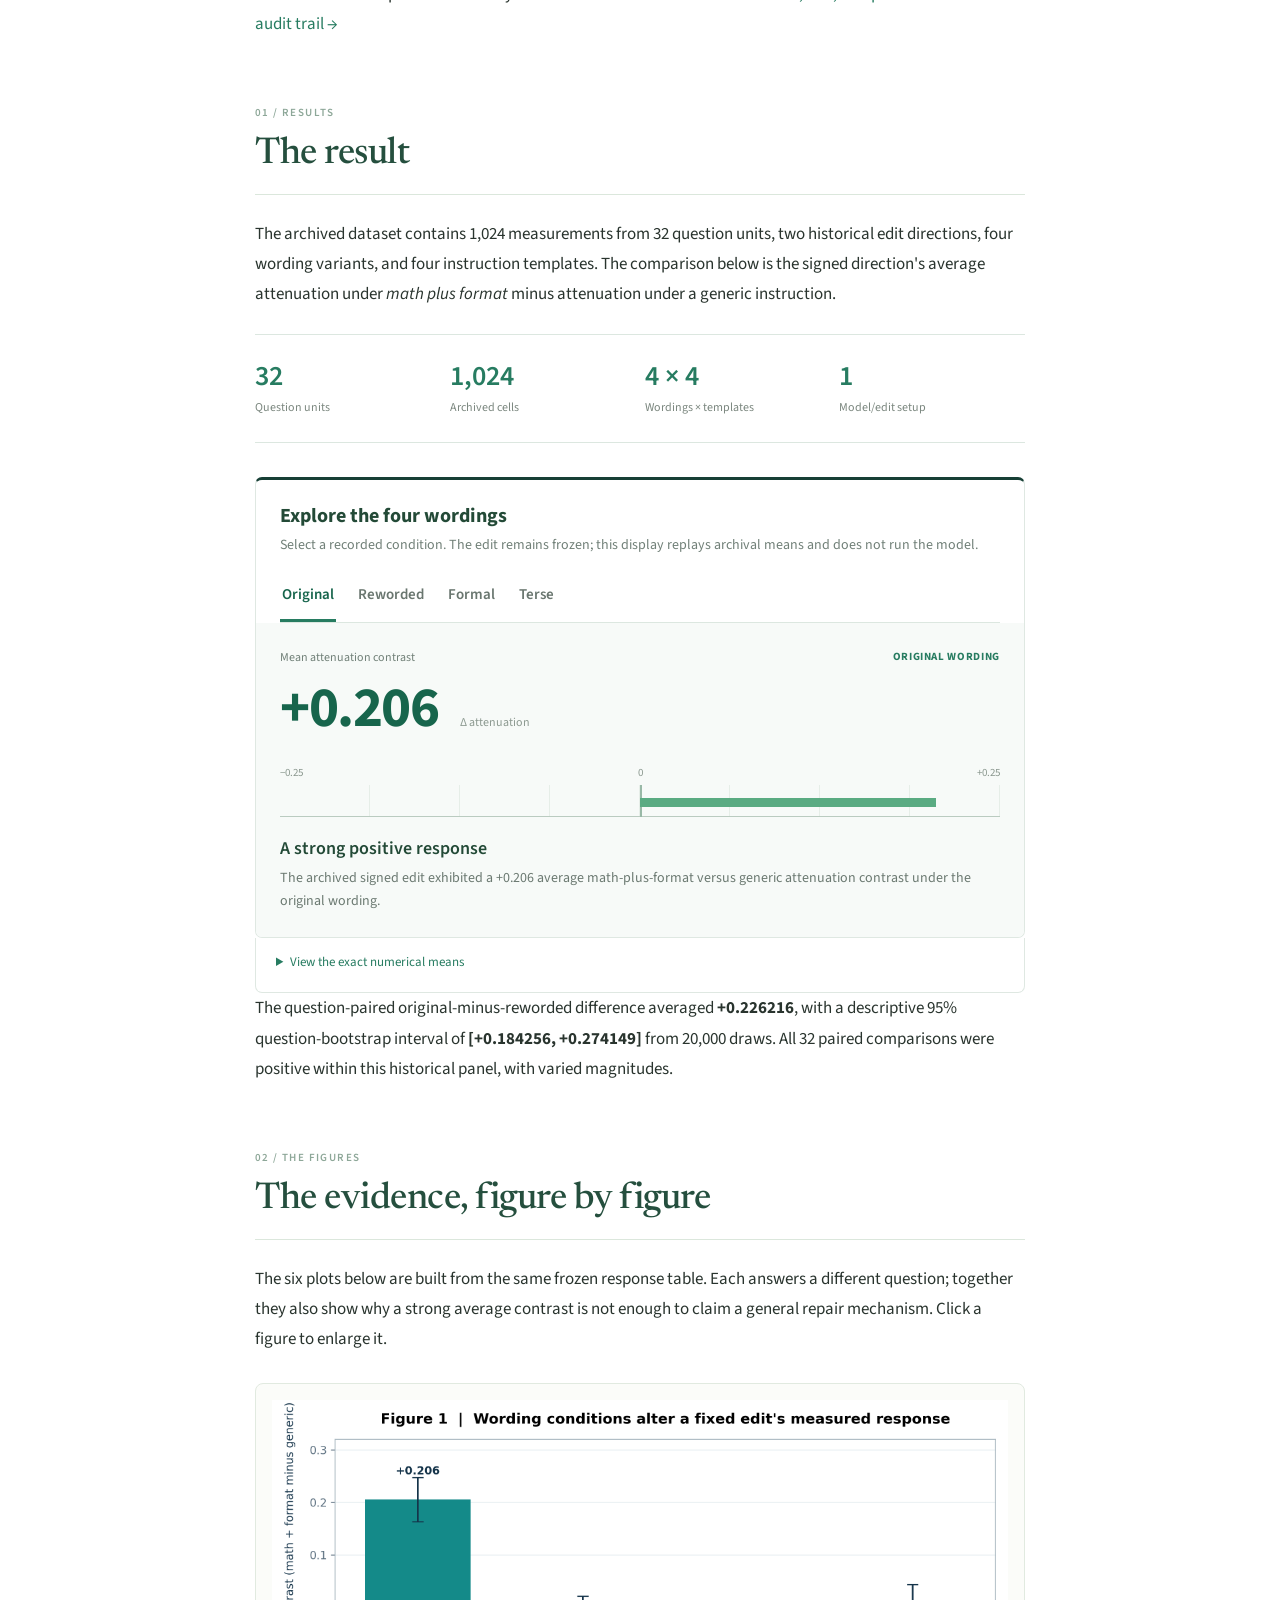
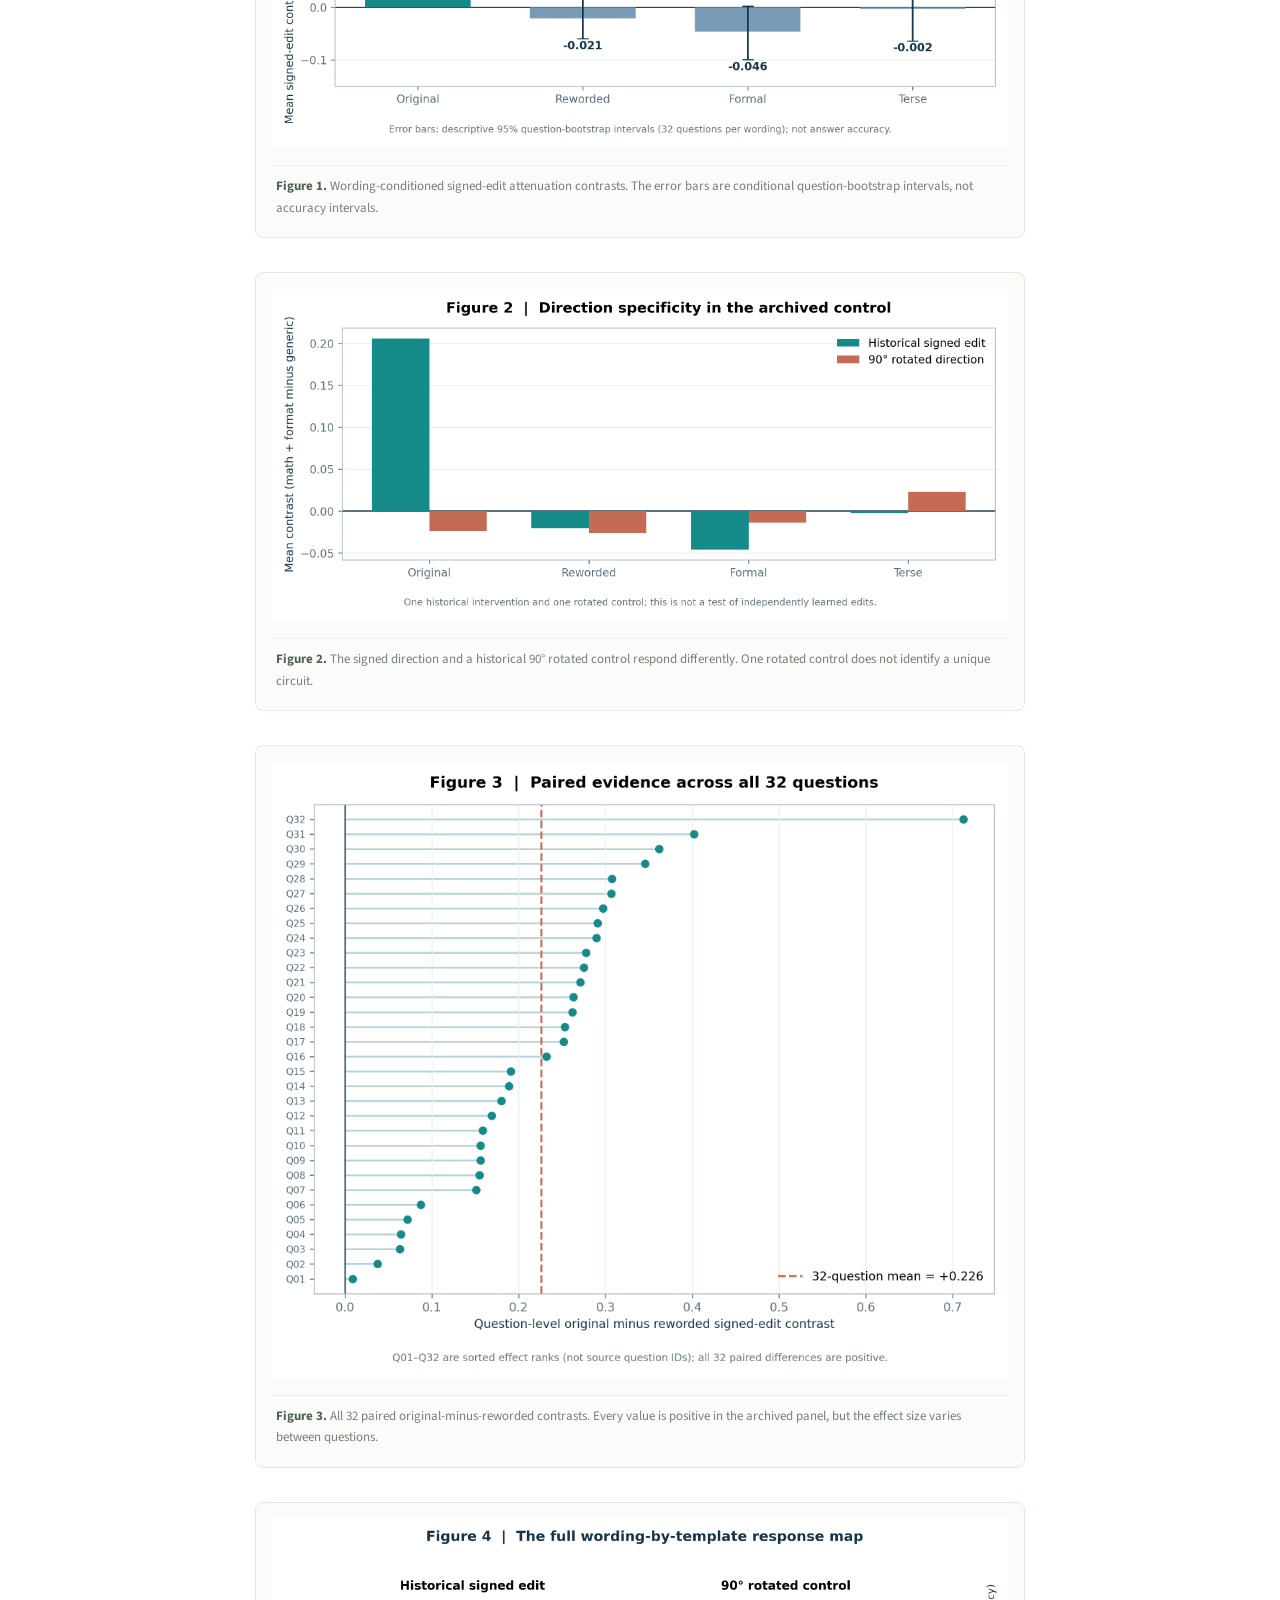
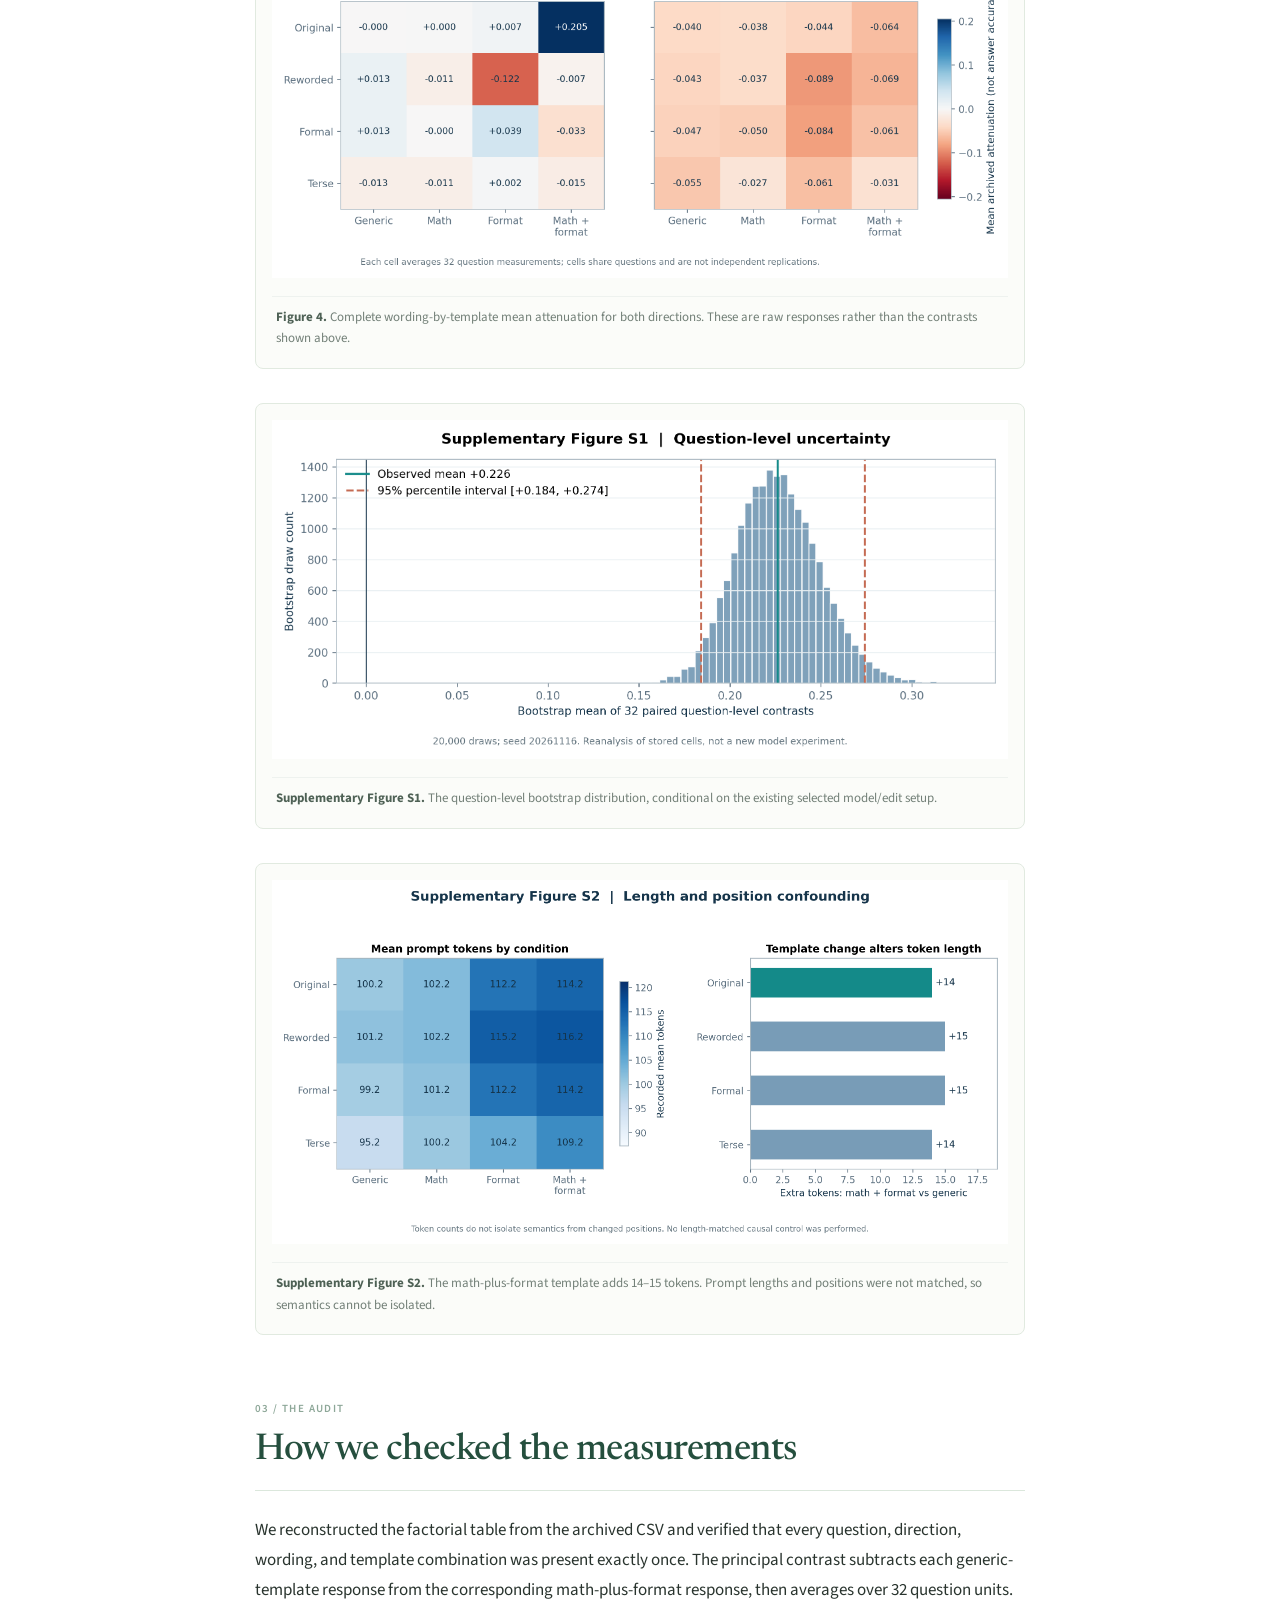
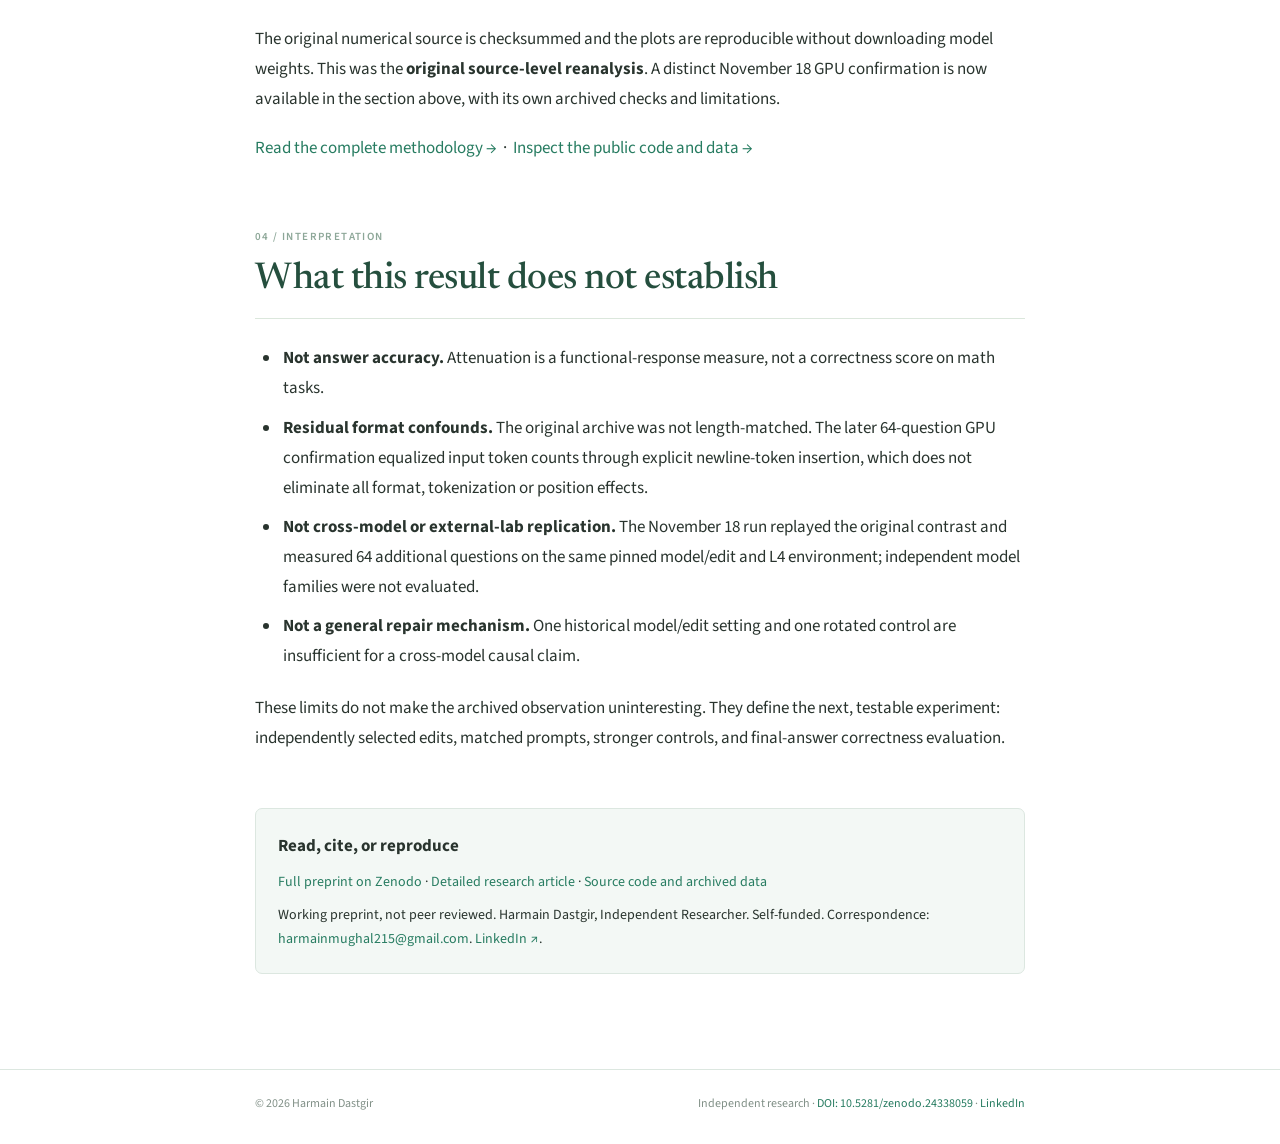
==== commit 7593a896: "docs: make Paper 1 Version 3 GPU plots prominent in README and research blog" ====
--- a/docs/index.html
+++ b/docs/index.html
@@ -42,7 +42,7 @@
         <a href="#overview" aria-current="page">Overview</a>
         <a href="#explore">Results</a>
         <a href="#evidence">Figures</a>
-        <a href="#confirmation">New GPU result</a>
+        <a href="#confirmation">Version 3 GPU results</a>
         <a href="papers/one-frozen-edit.html">Full article</a>
         <a href="https://github.com/Harmain11/fluid-tensors">Code</a>
       </nav>
@@ -54,11 +54,11 @@
     <section class="paper-hero" id="overview">
       <div class="shell hero-grid">
         <div class="hero-copy">
-          <p class="paper-category">Fluid Tensors <span class="category-separator">/</span> Research note 01</p>
+          <p class="paper-category">Fluid Tensors <span class="category-separator">/</span> Research note 01 <span class="release-badge">Zenodo Version 3 · 18 Nov 2026</span></p>
           <h1>One frozen edit.<br><em>Four ways to ask.</em></h1>
           <p class="paper-subtitle">Prompt-Conditioned Functional Effects in a Transformer</p>
-          <p class="hero-intro">An archived transformer intervention looked different when the same questions were phrased differently. We traced the numbers, the controls, and the limits of the result.</p>
-          <div class="hero-actions"><a class="button button-primary" href="#explore">Explore the finding <span aria-hidden="true">↘</span></a><a class="hero-text-link" href="papers/one-frozen-edit.html">Read the research article <span aria-hidden="true">↗</span></a></div>
+          <p class="hero-intro">First, we found that a frozen weight edit responded differently to different question wordings. Then we ran the same model again on <strong>64 additional questions</strong>. The Version 3 GPU confirmation measures a matched signed contrast of <strong>+0.193491</strong>—a model-response statistic, not answer accuracy.</p>
+          <div class="hero-actions"><a class="button button-primary" href="#confirmation">See Version 3 GPU figures <span aria-hidden="true">↘</span></a><a class="hero-text-link" href="#explore">Original experiment ↘</a><a class="hero-text-link" href="papers/one-frozen-edit.html">Full article ↗</a></div>
         </div>
 
         <figure class="hero-comparison" aria-label="Recorded signed-edit attenuation contrasts by original, reworded, formal, and terse question wording, not answer accuracy">
@@ -74,25 +74,41 @@
           <figcaption>Signed direction; mean math-plus-format minus generic attenuation, across 32 archived questions. <strong>Not answer accuracy.</strong></figcaption>
         </figure>
       </div>
-      <div class="hero-bottom shell"><span>Qwen2.5-1.5B</span><span>32 paired question units</span><span>Research preprint · November 2026</span></div>
+      <div class="hero-bottom shell"><span>Qwen2.5-1.5B-Instruct · one frozen edit</span><span>32 archival + 64 new question identities</span><span>Zenodo Version 3 · 18 November 2026</span></div>
     </section>
 
     <div class="paper-meta reading-width">
       <div><span class="meta-label">Author</span><strong>Harmain Dastgir</strong></div>
       <div><span class="meta-label">Affiliation</span><span>Independent Researcher</span></div>
-      <div><span class="meta-label">Published</span><span>November 16, 2026</span></div>
-      <div><span class="meta-label">Status</span><span>Working preprint</span></div>
+      <div><span class="meta-label">Updated</span><span>November 18, 2026</span></div>
+      <div><span class="meta-label">Status</span><span>Version 3 · Working preprint</span></div>
     </div>
 
     <article class="reading-width research-prose">
       <aside class="tldr" aria-label="Summary of the research">
         <strong>TL;DR</strong>
-        <p>We revisited an archived experiment where a transformer weight edit was held fixed and the wording of a question changed. The measured <em>functional attenuation contrast</em> was +0.206 under the original wording but −0.021 when the question was reworded.</p>
-        <p>This is evidence of <strong>prompt-conditioned variation in one historical model/edit setting</strong>—not improved mathematical answer accuracy, proof of a particular neural circuit, or general-purpose model repair.</p>
+        <p>The original 32-question study showed that the same frozen edit measured <strong>+0.206</strong> under original wording but <strong>−0.021</strong> after rewording. Version 3 adds a fresh GPU run on 64 further question identities: the signed matched contrast averaged <strong>+0.193491</strong> (95% question-bootstrap interval <strong>[+0.166896, +0.219002]</strong>), with <strong>62 of 64</strong> paired effects positive.</p>
+        <p>The original and confirmation results describe <strong>output-logit response geometry in one pinned model/edit setting</strong>—not improved math-answer accuracy, independent model-family replication, proof of a particular circuit, or general-purpose model repair.</p>
       </aside>
 
       <p class="intro">When a model's behavior changes after a weight edit, it is tempting to attribute the change entirely to the intervention. But prompts are part of the computation too. A small change in wording can change which features the model activates and how an edit appears in a recorded response measure.</p>
       <p>Our question is simple: <strong>does the same historical edit give the same measured response across different ways of asking a question?</strong> We analyze the archived numbers directly, keeping the claims within what the data can establish.</p>
+
+      <section id="confirmation" aria-labelledby="confirmation-heading">
+        <p class="paper-category">Zenodo Version 3 / GPU confirmation / 18 November 2026</p>
+        <h2 id="confirmation-heading">Version 3: we ran the model again on 64 more questions.</h2>
+        <p>The first release audited 1,024 measurements already in an archive. The next step was a <strong>new GPU run</strong> on the same pinned Qwen2.5-1.5B-Instruct model and the same frozen rank-four edit. We replayed the original 32-question contrast, then tested 64 additional GSM8K question identities outside the frozen historical registry. This is confirmation <em>within one model</em>, not a claim about every AI model.</p>
+        <div class="study-facts" aria-label="November 18 confirmation results">
+          <div><strong>64</strong><span>Additional question identities</span></div>
+          <div><strong>1,152</strong><span>Complete GPU measurements</span></div>
+          <div><strong>62 / 64</strong><span>Positive matched contrasts</span></div>
+          <div><strong>0</strong><span>Numerical gate failures</span></div>
+        </div>
+        <p>After matching input token counts by a recorded newline-token procedure, the signed-edit contrast averaged <strong>+0.193491</strong> (95% question-bootstrap interval <strong>[+0.166896, +0.219002]</strong>). The same-sized orthogonal control was <strong>+0.004060</strong> (interval crosses zero). All 128 original replay measurements matched the archived results. These statistics describe <strong>how the model's output logits respond</strong> to the edit, not whether it answered the math questions correctly.</p>
+        <figure class="research-figure"><button type="button" data-figure-open aria-label="Enlarge new GPU confirmation comparison"><img src="assets/p1_confirmation_condition_contrasts.png" alt="New study: original replay, raw signed, token-count-matched signed and orthogonal control response contrasts with question-bootstrap 95 percent confidence intervals." loading="lazy"></button><figcaption><strong>New Figure A1 · November 18.</strong> The signed contrast is positive on new questions, including the recorded matched condition, while the orthogonal direction is near zero.</figcaption></figure>
+        <figure class="research-figure"><button type="button" data-figure-open aria-label="Enlarge raw versus matched question comparisons"><img src="assets/p1_confirmation_matched_vs_raw.png" alt="New study: paired question-level response contrasts and scatterplot showing effect change between raw and token-count-matched prompts." loading="lazy"></button><figcaption><strong>New Figure A2.</strong> Matching changed the measured magnitude. Newline-token padding equalizes lengths but is not semantically neutral, so remaining format and positional confounds are disclosed.</figcaption></figure>
+        <p>The 64 additions came from GSM8K's <strong>training split</strong>, so independence from model pretraining is unknown. No second model or separate laboratory was tested. <a href="https://github.com/Harmain11/fluid-tensors/tree/main/paper1-confirmation-2026-11-18">Read the dated confirmation, PDF, complete GPU ZIP and audit trail →</a></p>
+      </section>
 
       <section id="explore" aria-labelledby="result-heading">
         <h2 id="result-heading">The result</h2>
@@ -150,22 +166,6 @@
         <figure class="research-figure"><button type="button" data-figure-open aria-label="Enlarge Supplementary Figure S2"><img src="assets/figureS2_prompt_token_diagnostics.png" alt="Prompt token lengths reveal different instruction lengths and positions" loading="lazy"></button><figcaption><strong>Supplementary Figure S2.</strong> The math-plus-format template adds 14–15 tokens. Prompt lengths and positions were not matched, so semantics cannot be isolated.</figcaption></figure>
       </section>
 
-      <section id="confirmation" aria-labelledby="confirmation-heading">
-        <p class="paper-category">Research update / 18 November 2026</p>
-        <h2 id="confirmation-heading">We ran the model again—on 64 more questions.</h2>
-        <p>The first release audited 1,024 measurements already in an archive. The next step was a <strong>new GPU run</strong> on the same pinned Qwen2.5-1.5B-Instruct model and the same frozen rank-four edit. We replayed the original 32-question contrast, then tested 64 additional GSM8K question identities outside the frozen historical registry. This is confirmation <em>within one model</em>, not a claim about every AI model.</p>
-        <div class="study-facts" aria-label="November 18 confirmation results">
-          <div><strong>64</strong><span>Additional question identities</span></div>
-          <div><strong>1,152</strong><span>Complete GPU measurements</span></div>
-          <div><strong>62 / 64</strong><span>Positive matched contrasts</span></div>
-          <div><strong>0</strong><span>Numerical gate failures</span></div>
-        </div>
-        <p>After matching input token counts by a recorded newline-token procedure, the signed-edit contrast averaged <strong>+0.193491</strong> (95% question-bootstrap interval <strong>[+0.166896, +0.219002]</strong>). The same-sized orthogonal control was <strong>+0.004060</strong> (interval crosses zero). All 128 original replay measurements matched the archived results. These statistics describe <strong>how the model's output logits respond</strong> to the edit, not whether it answered the math questions correctly.</p>
-        <figure class="research-figure"><button type="button" data-figure-open aria-label="Enlarge new GPU confirmation comparison"><img src="assets/p1_confirmation_condition_contrasts.png" alt="New study: original replay, raw signed, token-count-matched signed and orthogonal control response contrasts with question-bootstrap 95 percent confidence intervals." loading="lazy"></button><figcaption><strong>New Figure A1 · November 18.</strong> The signed contrast is positive on new questions, including the recorded matched condition, while the orthogonal direction is near zero.</figcaption></figure>
-        <figure class="research-figure"><button type="button" data-figure-open aria-label="Enlarge raw versus matched question comparisons"><img src="assets/p1_confirmation_matched_vs_raw.png" alt="New study: paired question-level response contrasts and scatterplot showing effect change between raw and token-count-matched prompts." loading="lazy"></button><figcaption><strong>New Figure A2.</strong> Matching changed the measured magnitude. Newline-token padding equalizes lengths but is not semantically neutral, so remaining format and positional confounds are disclosed.</figcaption></figure>
-        <p>The 64 additions came from GSM8K's <strong>training split</strong>, so independence from model pretraining is unknown. No second model or separate laboratory was tested. <a href="https://github.com/Harmain11/fluid-tensors/tree/main/paper1-confirmation-2026-11-18">Read the dated confirmation, PDF, complete GPU ZIP and audit trail →</a></p>
-      </section>
-
       <section id="methods" aria-labelledby="methods-heading">
         <h2 id="methods-heading">How we checked the measurements</h2>
         <p>We reconstructed the factorial table from the archived CSV and verified that every question, direction, wording, and template combination was present exactly once. The principal contrast subtracts each generic-template response from the corresponding math-plus-format response, then averages over 32 question units.</p>
--- a/docs/editorial.css
+++ b/docs/editorial.css
@@ -106,6 +106,21 @@
 .site-footer{border-top:1px solid var(--line);padding:23px 0 30px;font-size:12px;color:#819087}
 .site-footer .reading-width{display:flex;flex-wrap:wrap;justify-content:space-between;gap:10px}.site-footer .shell{display:flex;flex-wrap:wrap;justify-content:space-between;gap:16px}
 .footer-top{display:none}.footer-bottom{display:flex;gap:17px;flex-wrap:wrap}.footer-bottom>span{display:block}
+
+/* Version 3 GPU confirmation is intentionally visible before archival detail. */
+.release-badge{display:inline-flex;align-items:center;border:1px solid #9fbeab;background:#e4f0e7;color:#1c6a49;border-radius:999px;padding:5px 10px;font:700 11px/1.3 var(--sans);letter-spacing:.35px;text-transform:none;white-space:normal}
+.article-hero .eyebrow .release-badge{vertical-align:middle;margin-left:12px}
+#confirmation h2::before{content:'LATEST / VERSION 3 GPU CONFIRMATION'}
+.version3-proof{display:grid;grid-template-columns:minmax(0,1.2fr) minmax(230px,.8fr);gap:21px;align-items:center;background:#fff;border:1px solid #d6e6d9;border-radius:10px;padding:20px;margin-top:24px;box-shadow:0 12px 35px #2448340b}
+.version3-proof-copy .proof-overline{display:block;font-size:11px;font-weight:700;letter-spacing:1.2px;color:#34835c;margin-bottom:8px}
+.version3-proof-copy>strong{display:block;color:#1e5d44;font:600 32px/1.15 var(--display);letter-spacing:-.5px}
+.version3-proof-copy>strong small{font:600 12px/1.3 var(--sans);color:#6a8474;letter-spacing:0}
+.version3-proof-copy p{font-size:13px;line-height:1.55;color:#4e6758;margin:9px 0}
+.version3-proof-copy .proof-boundary{font-size:12px;color:#7c897f;margin:9px 0 12px}
+.version3-proof-figure{display:block;min-width:0;border:1px solid #e3ebe3;border-radius:6px;padding:8px;background:#fcfdfb;transition:background .2s ease}
+.version3-proof-figure:hover{background:#f1f7f2}
+.version3-proof-figure img{display:block;width:100%;height:auto;object-fit:contain}
+@media(max-width:650px){.release-badge{font-size:10px}.article-hero .eyebrow .release-badge{margin-left:0;margin-top:8px}.version3-proof{grid-template-columns:1fr;padding:14px;gap:14px}.version3-proof-copy>strong{font-size:28px}}
 
 /* Fluid Tensors identity: an editorial issue cover with a measured signal. */
 .brand{gap:10px;color:var(--deep)}
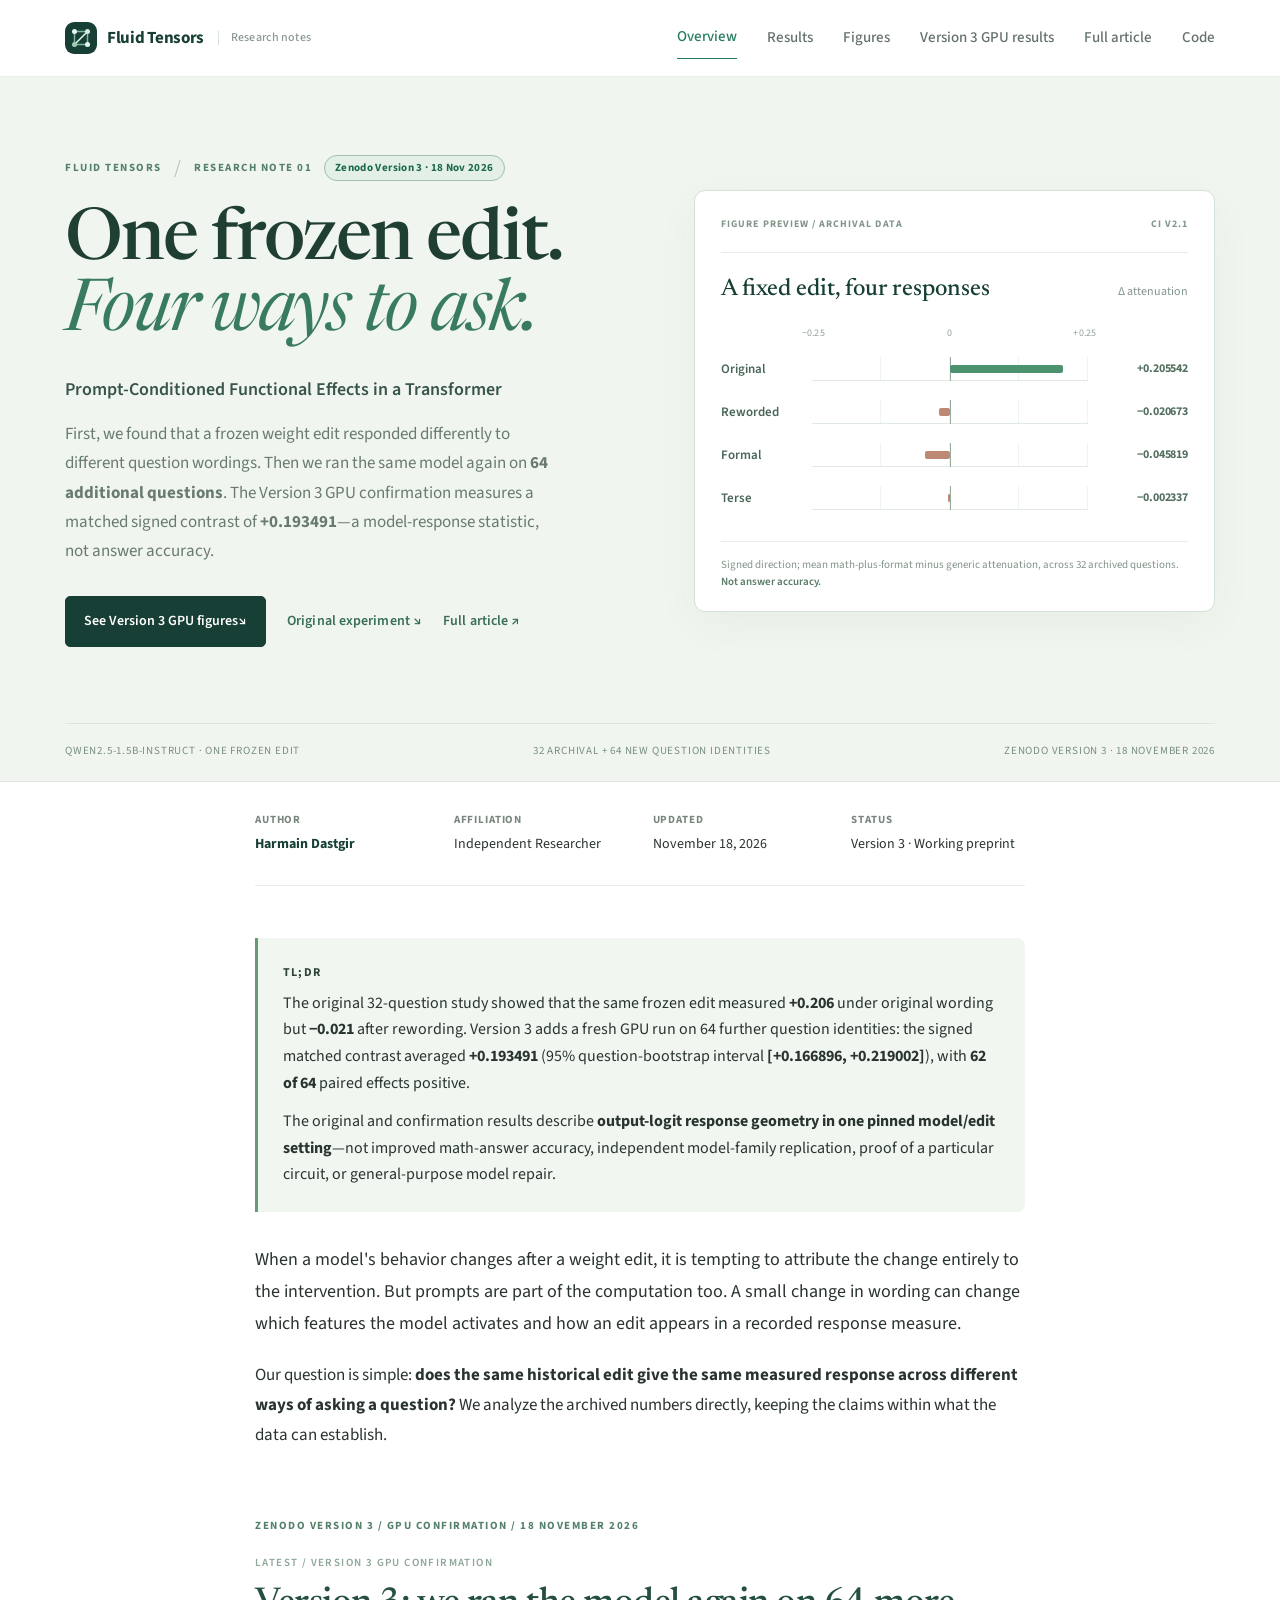
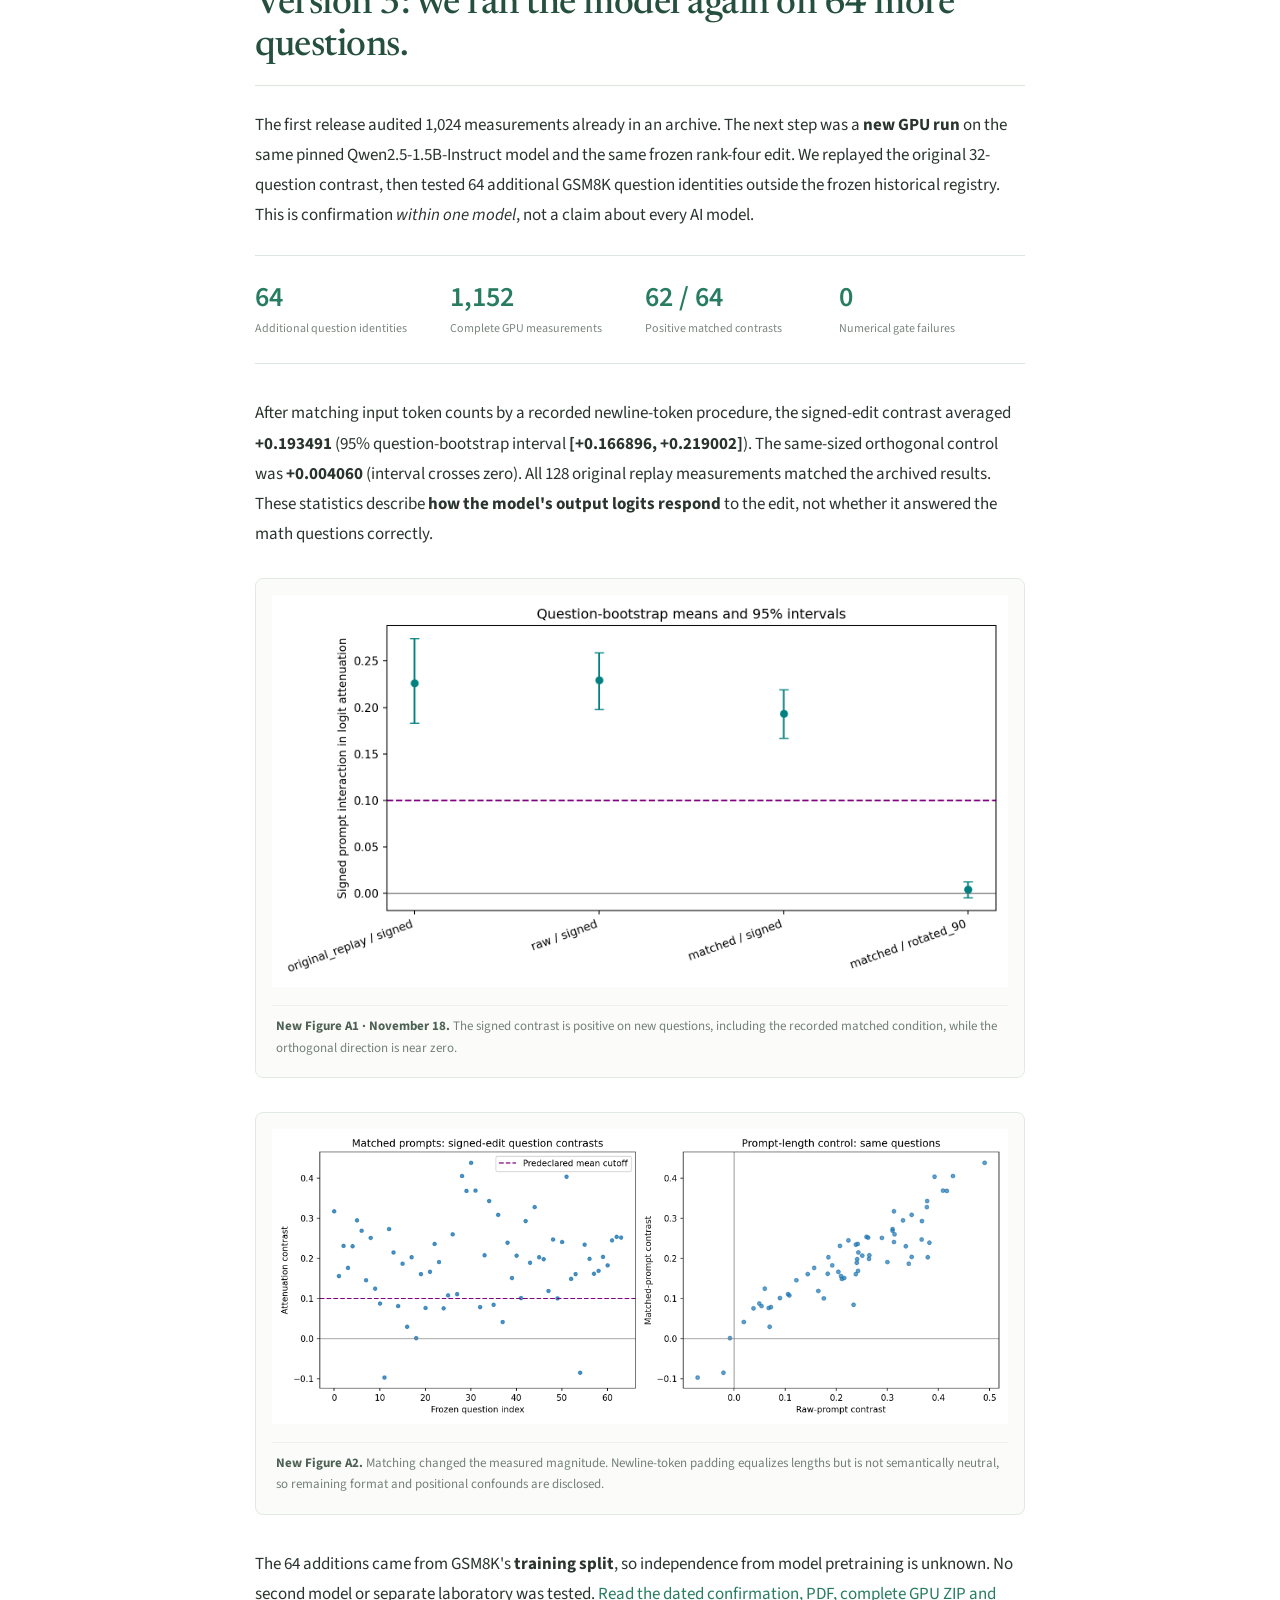
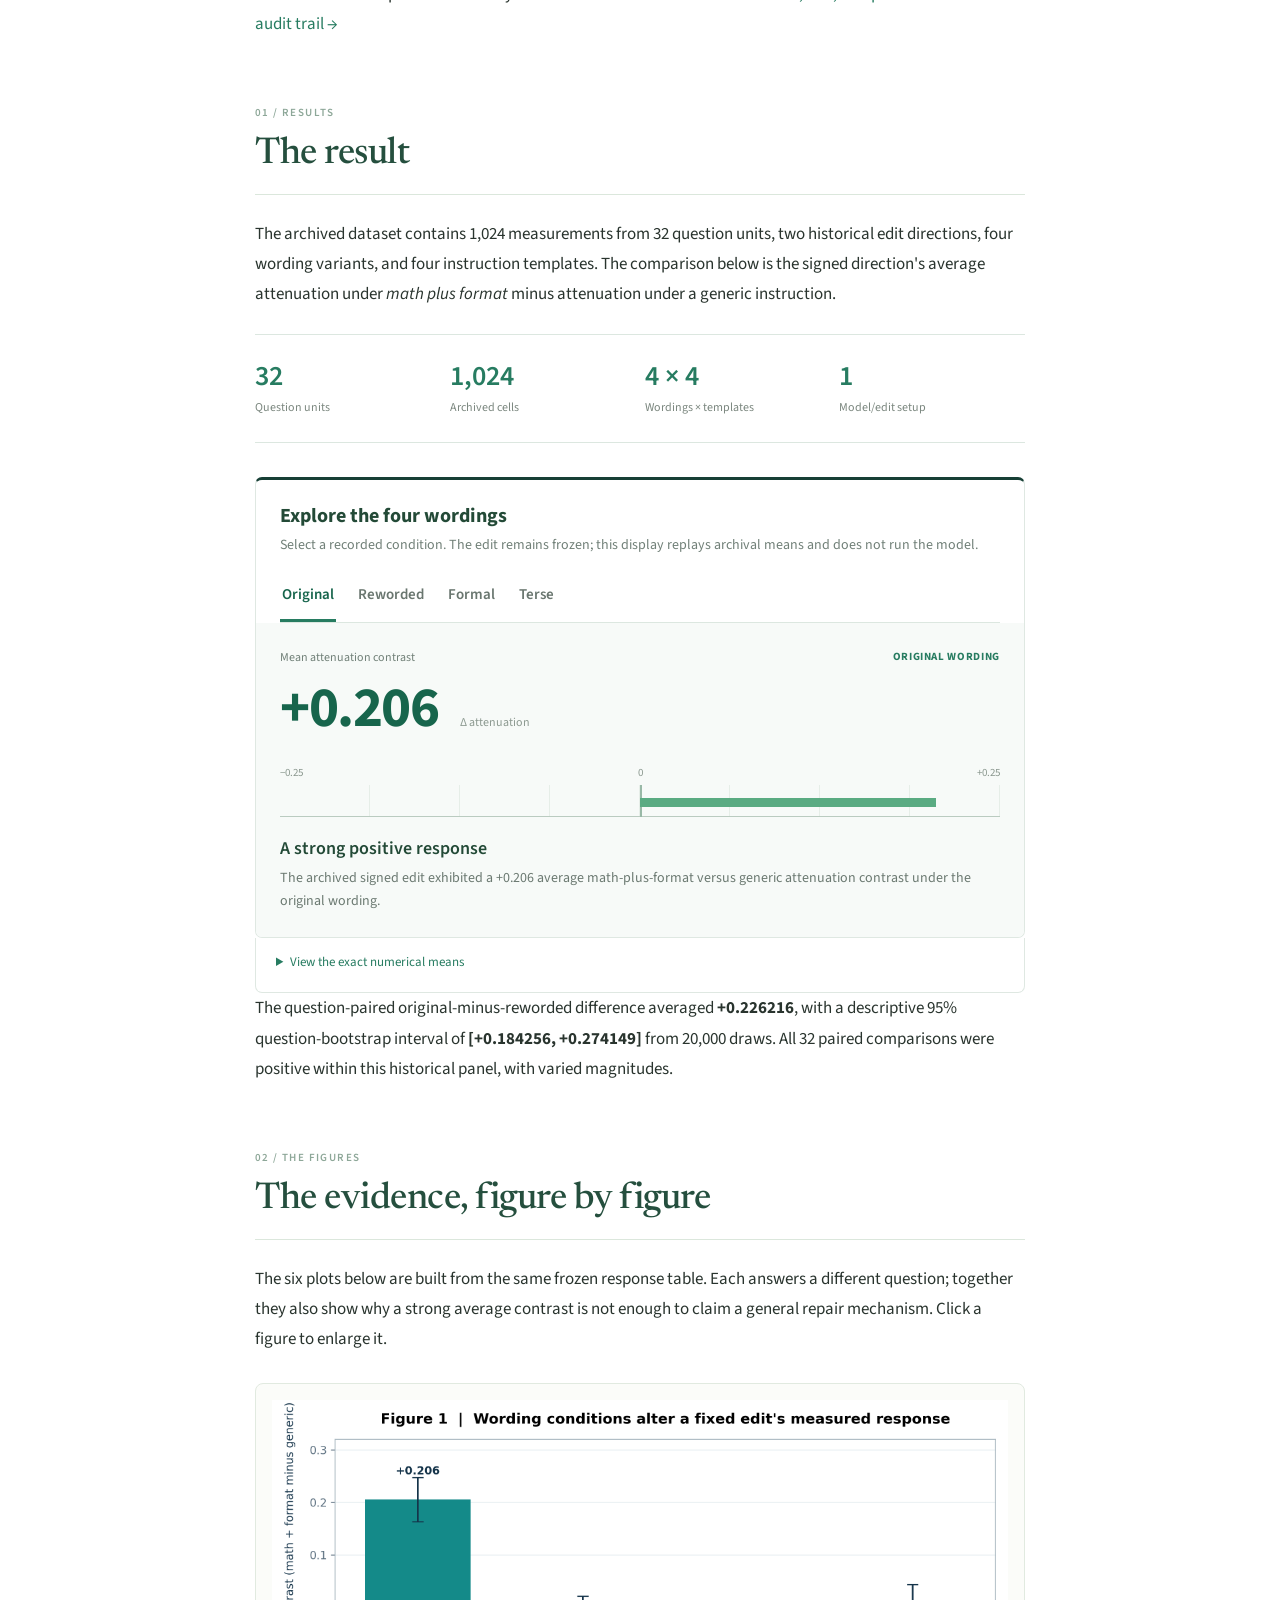
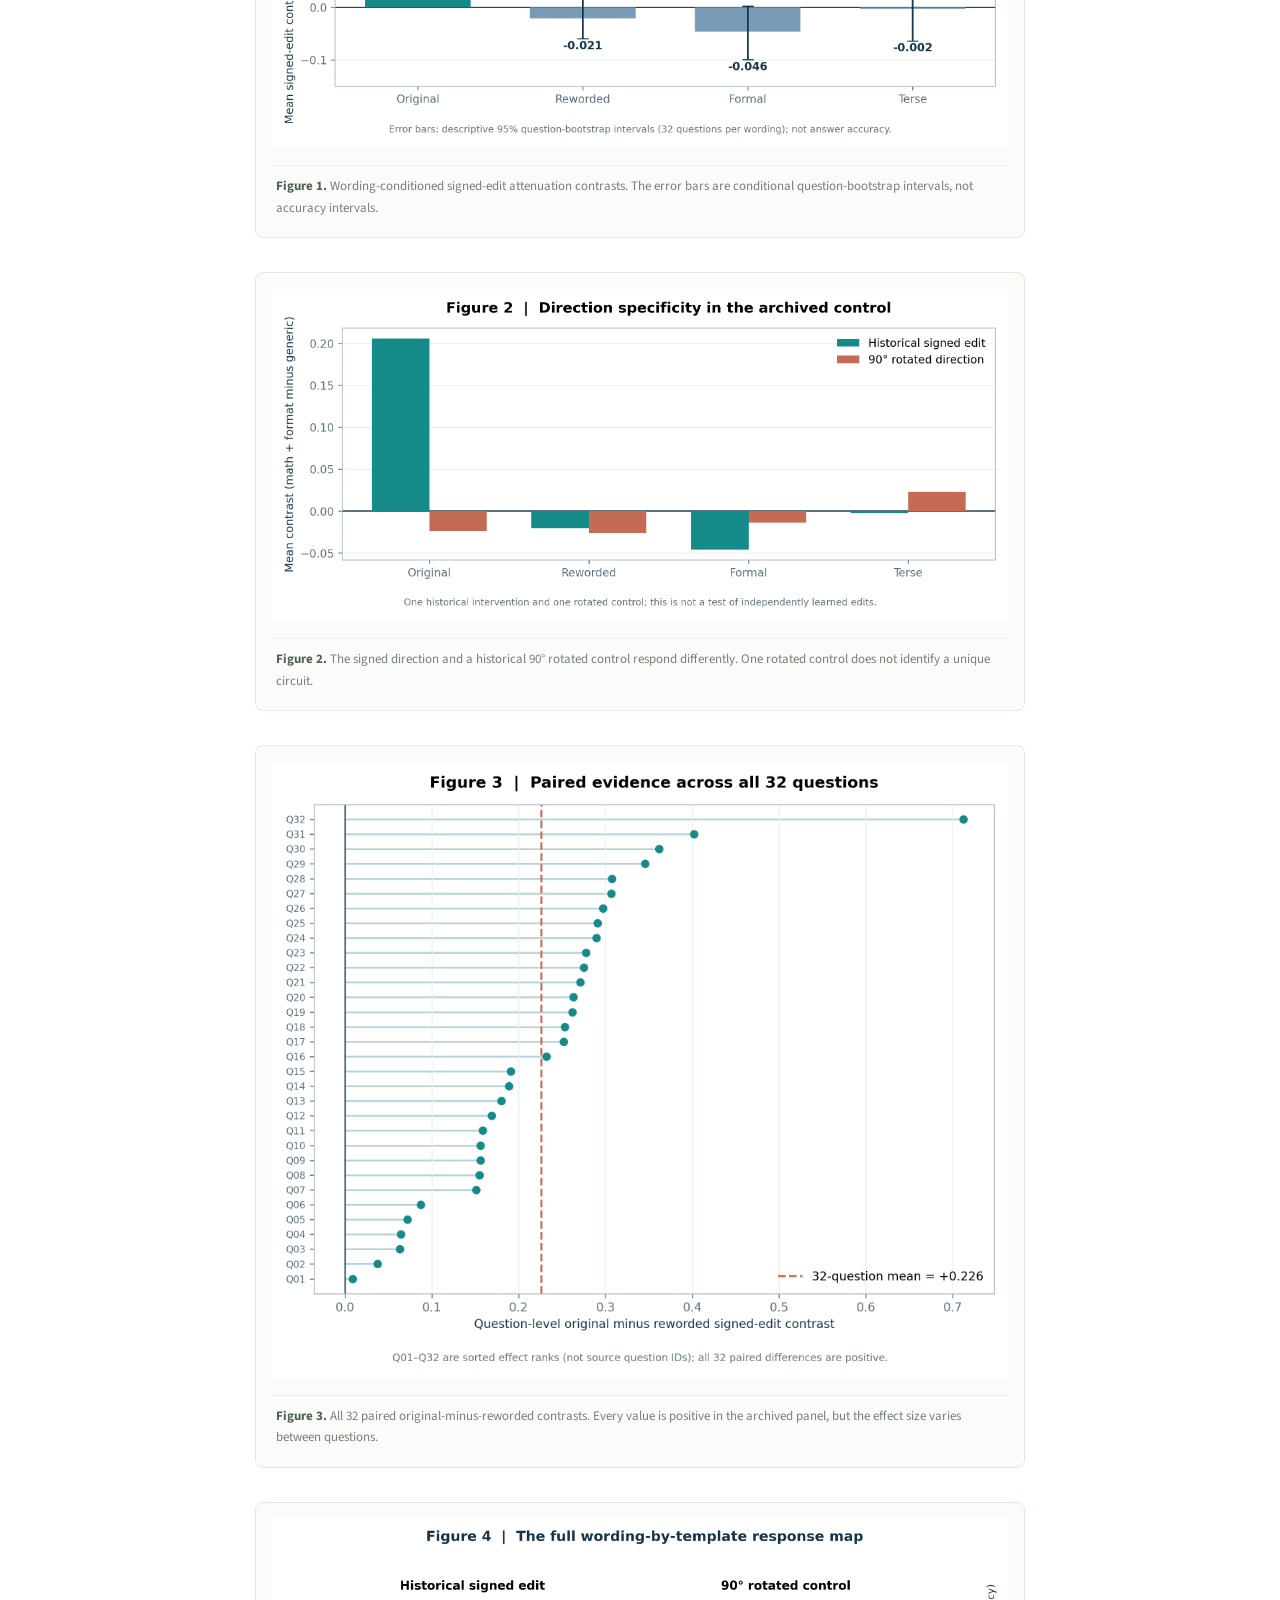
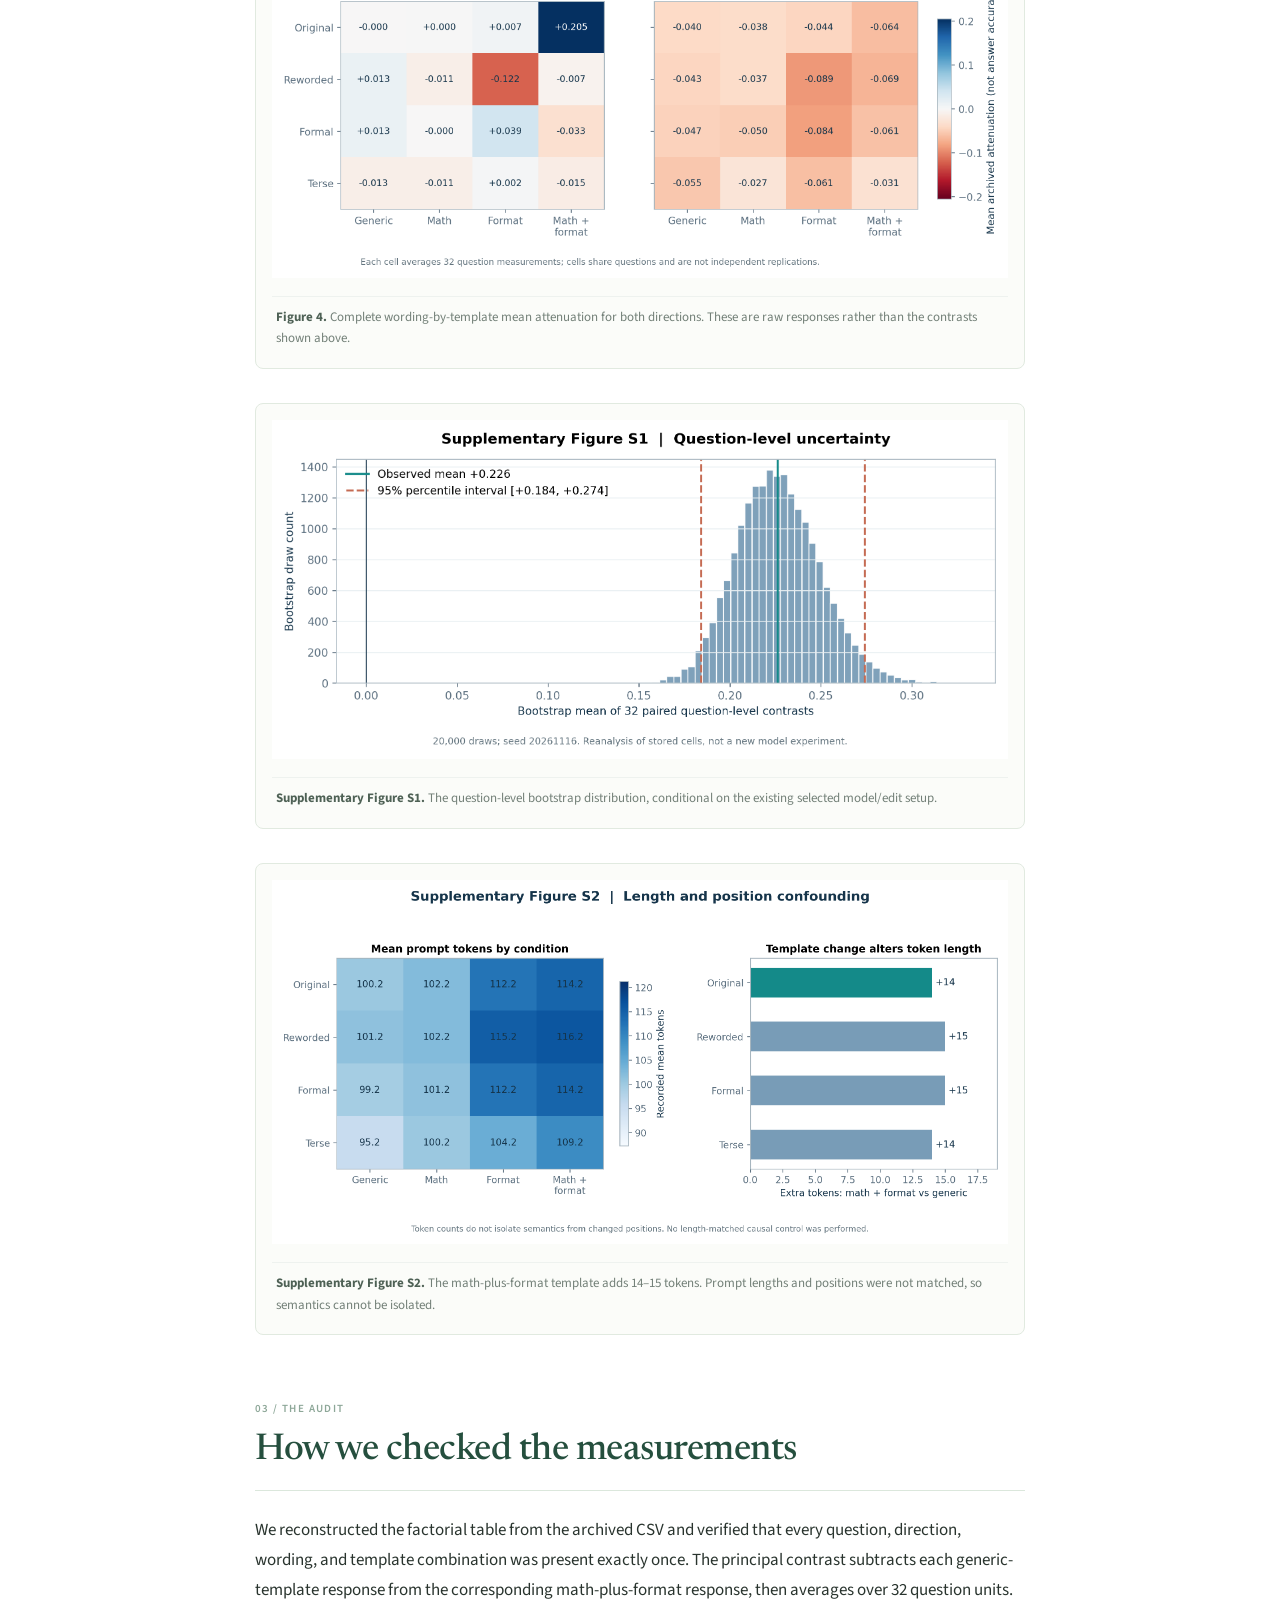
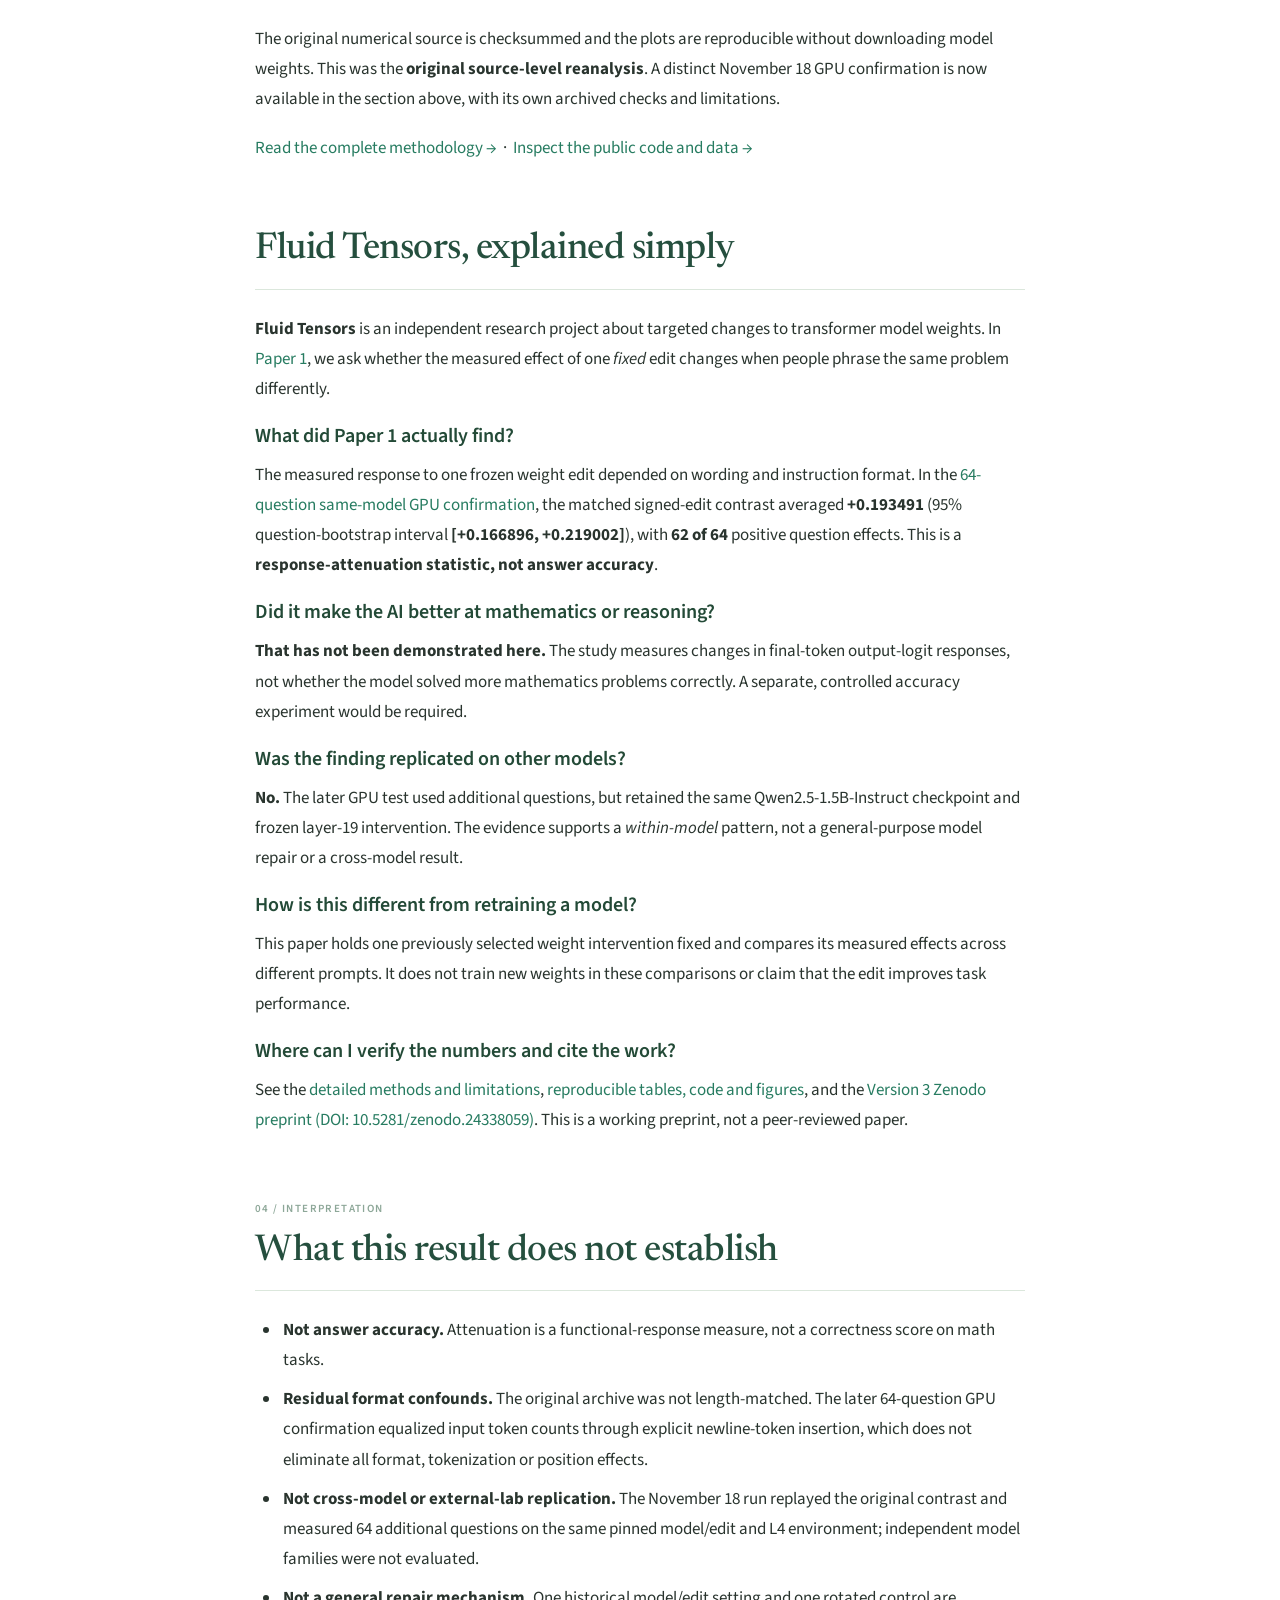
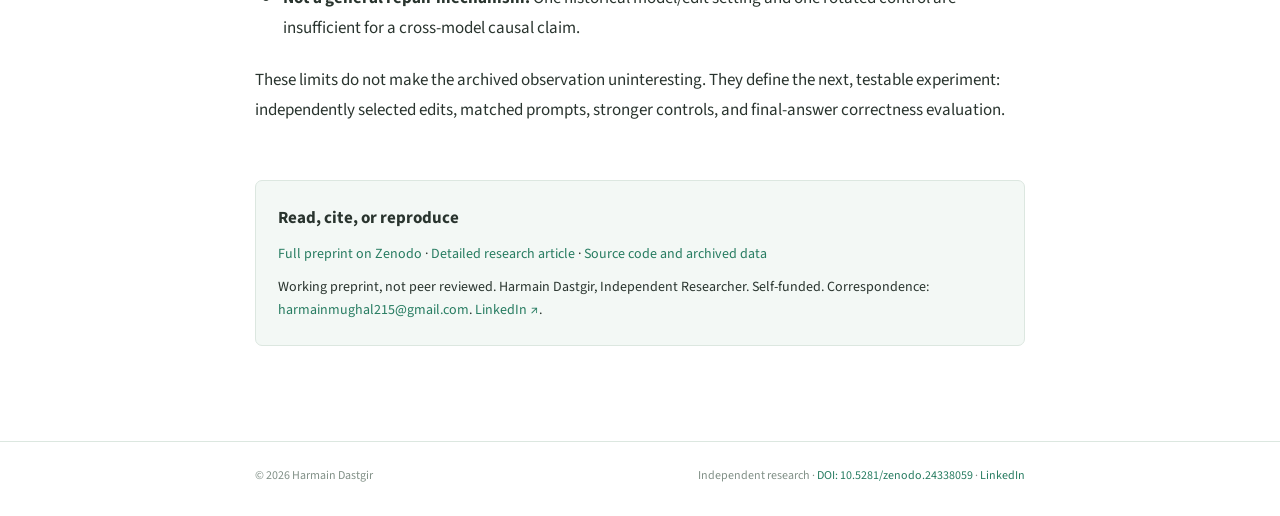
==== commit 7f3be372: "docs: improve homepage search identity and answer-ready research FAQ" ====
--- a/docs/index.html
+++ b/docs/index.html
@@ -3,8 +3,9 @@
 <head>
   <meta charset="utf-8">
   <meta name="viewport" content="width=device-width, initial-scale=1">
-  <title>One Frozen Edit, Four Ways to Ask | Fluid Tensors Research</title>
-  <meta name="description" content="A readable, open research note on prompt-conditioned functional effects in one historical transformer weight edit, with an interactive numerical comparison and six archived figures and two new GPU-confirmation figures.">
+  <meta name="google-site-verification" content="Unx2r4sbBdEu0k4Pp3xk49EcWY2MOZFkEbXJriiSrTY">
+  <title>Fluid Tensors — One Frozen Edit, Four Ways to Ask | Paper 1</title>
+  <meta name="description" content="Fluid Tensors Paper 1 examines how one frozen Qwen transformer weight edit responds to prompt wording. Explore the 64-question GPU confirmation, figures, code and limits.">
   <meta name="author" content="Harmain Dastgir">
   <meta name="theme-color" content="#f3f8f5">
   <meta name="robots" content="index, follow, max-image-preview:large">
@@ -14,7 +15,7 @@
   <link rel="apple-touch-icon" href="apple-touch-icon.png">
   <link rel="manifest" href="site.webmanifest">
   <meta property="og:type" content="website">
-  <meta property="og:title" content="One Frozen Edit, Four Ways to Ask | Fluid Tensors">
+  <meta property="og:title" content="Fluid Tensors — One Frozen Edit, Four Ways to Ask">
   <meta property="og:description" content="How much of a recorded transformer weight-editing effect survives a change in prompt wording? Read the analysis, eight figures and the new within-model GPU confirmation.">
   <meta property="og:url" content="https://harmain11.github.io/fluid-tensors/">
   <meta property="og:image" content="https://harmain11.github.io/fluid-tensors/assets/social-cover.png">
@@ -22,14 +23,14 @@
   <meta property="og:image:height" content="640">
   <meta property="og:image:alt" content="Fluid Tensors: One frozen edit, four ways to ask; four recorded functional attenuation contrasts.">
   <meta name="twitter:card" content="summary_large_image">
-  <meta name="twitter:title" content="One Frozen Edit, Four Ways to Ask">
+  <meta name="twitter:title" content="Fluid Tensors | One Frozen Edit, Four Ways to Ask">
   <meta name="twitter:description" content="32 archived questions, 64 additional GPU-evaluated questions, eight figures; response geometry, not math accuracy.">
   <meta name="twitter:image" content="https://harmain11.github.io/fluid-tensors/assets/social-cover.png">
   <script type="application/ld+json">
-    {"@context":"https://schema.org","@type":"WebSite","name":"Fluid Tensors — Independent ML Research","url":"https://harmain11.github.io/fluid-tensors/","description":"Source-level audit of prompt-conditioned functional effects in a transformer weight intervention.","inLanguage":"en","author":{"@type":"Person","name":"Harmain Dastgir","sameAs":"https://www.linkedin.com/in/harmain-mughal-7b1845379","affiliation":{"@type":"Organization","name":"Independent Researcher"}},"hasPart":{"@type":"ScholarlyArticle","headline":"One Frozen Edit, Four Ways to Ask: Prompt-Conditioned Functional Effects in a Transformer","identifier":"https://doi.org/10.5281/zenodo.24338059","url":"https://harmain11.github.io/fluid-tensors/papers/one-frozen-edit.html"}}
+    {"@context":"https://schema.org","@type":"WebSite","name":"Fluid Tensors — Independent ML Research","url":"https://harmain11.github.io/fluid-tensors/","description":"Independent research into how one frozen transformer weight intervention changes its measured response across prompt wordings, with a 64-question within-model GPU confirmation.","inLanguage":"en","author":{"@type":"Person","name":"Harmain Dastgir","sameAs":"https://www.linkedin.com/in/harmain-mughal-7b1845379","affiliation":{"@type":"Organization","name":"Independent Researcher"}},"hasPart":{"@type":"ScholarlyArticle","headline":"One Frozen Edit, Four Ways to Ask: Prompt-Conditioned Functional Effects in a Transformer","identifier":"https://doi.org/10.5281/zenodo.24338059","url":"https://harmain11.github.io/fluid-tensors/papers/one-frozen-edit.html"}}
   </script>
   <link rel="modulepreload" href="study-data.mjs">
-  <link rel="stylesheet" href="editorial.css">
+  <link rel="stylesheet" href="editorial.css?v=paper1-v3-20261118">
   <script type="module" src="site.js"></script>
 </head>
 <body class="home-page">
@@ -173,6 +174,21 @@
         <p><a href="papers/one-frozen-edit.html#methods">Read the complete methodology →</a> &nbsp;·&nbsp; <a href="https://github.com/Harmain11/fluid-tensors">Inspect the public code and data →</a></p>
       </section>
 
+      <section id="questions" aria-labelledby="questions-heading">
+        <h2 id="questions-heading">Fluid Tensors, explained simply</h2>
+        <p><strong>Fluid Tensors</strong> is an independent research project about targeted changes to transformer model weights. In <a href="papers/one-frozen-edit.html">Paper 1</a>, we ask whether the measured effect of one <em>fixed</em> edit changes when people phrase the same problem differently.</p>
+        <h3>What did Paper 1 actually find?</h3>
+        <p>The measured response to one frozen weight edit depended on wording and instruction format. In the <a href="#confirmation">64-question same-model GPU confirmation</a>, the matched signed-edit contrast averaged <strong>+0.193491</strong> (95% question-bootstrap interval <strong>[+0.166896, +0.219002]</strong>), with <strong>62 of 64</strong> positive question effects. This is a <strong>response-attenuation statistic, not answer accuracy</strong>.</p>
+        <h3>Did it make the AI better at mathematics or reasoning?</h3>
+        <p><strong>That has not been demonstrated here.</strong> The study measures changes in final-token output-logit responses, not whether the model solved more mathematics problems correctly. A separate, controlled accuracy experiment would be required.</p>
+        <h3>Was the finding replicated on other models?</h3>
+        <p><strong>No.</strong> The later GPU test used additional questions, but retained the same Qwen2.5-1.5B-Instruct checkpoint and frozen layer-19 intervention. The evidence supports a <em>within-model</em> pattern, not a general-purpose model repair or a cross-model result.</p>
+        <h3>How is this different from retraining a model?</h3>
+        <p>This paper holds one previously selected weight intervention fixed and compares its measured effects across different prompts. It does not train new weights in these comparisons or claim that the edit improves task performance.</p>
+        <h3>Where can I verify the numbers and cite the work?</h3>
+        <p>See the <a href="papers/one-frozen-edit.html">detailed methods and limitations</a>, <a href="https://github.com/Harmain11/fluid-tensors">reproducible tables, code and figures</a>, and the <a href="https://doi.org/10.5281/zenodo.24338059">Version 3 Zenodo preprint (DOI: 10.5281/zenodo.24338059)</a>. This is a working preprint, not a peer-reviewed paper.</p>
+      </section>
+
       <section id="limitations" aria-labelledby="limits-heading">
         <h2 id="limits-heading">What this result does not establish</h2>
         <ul>
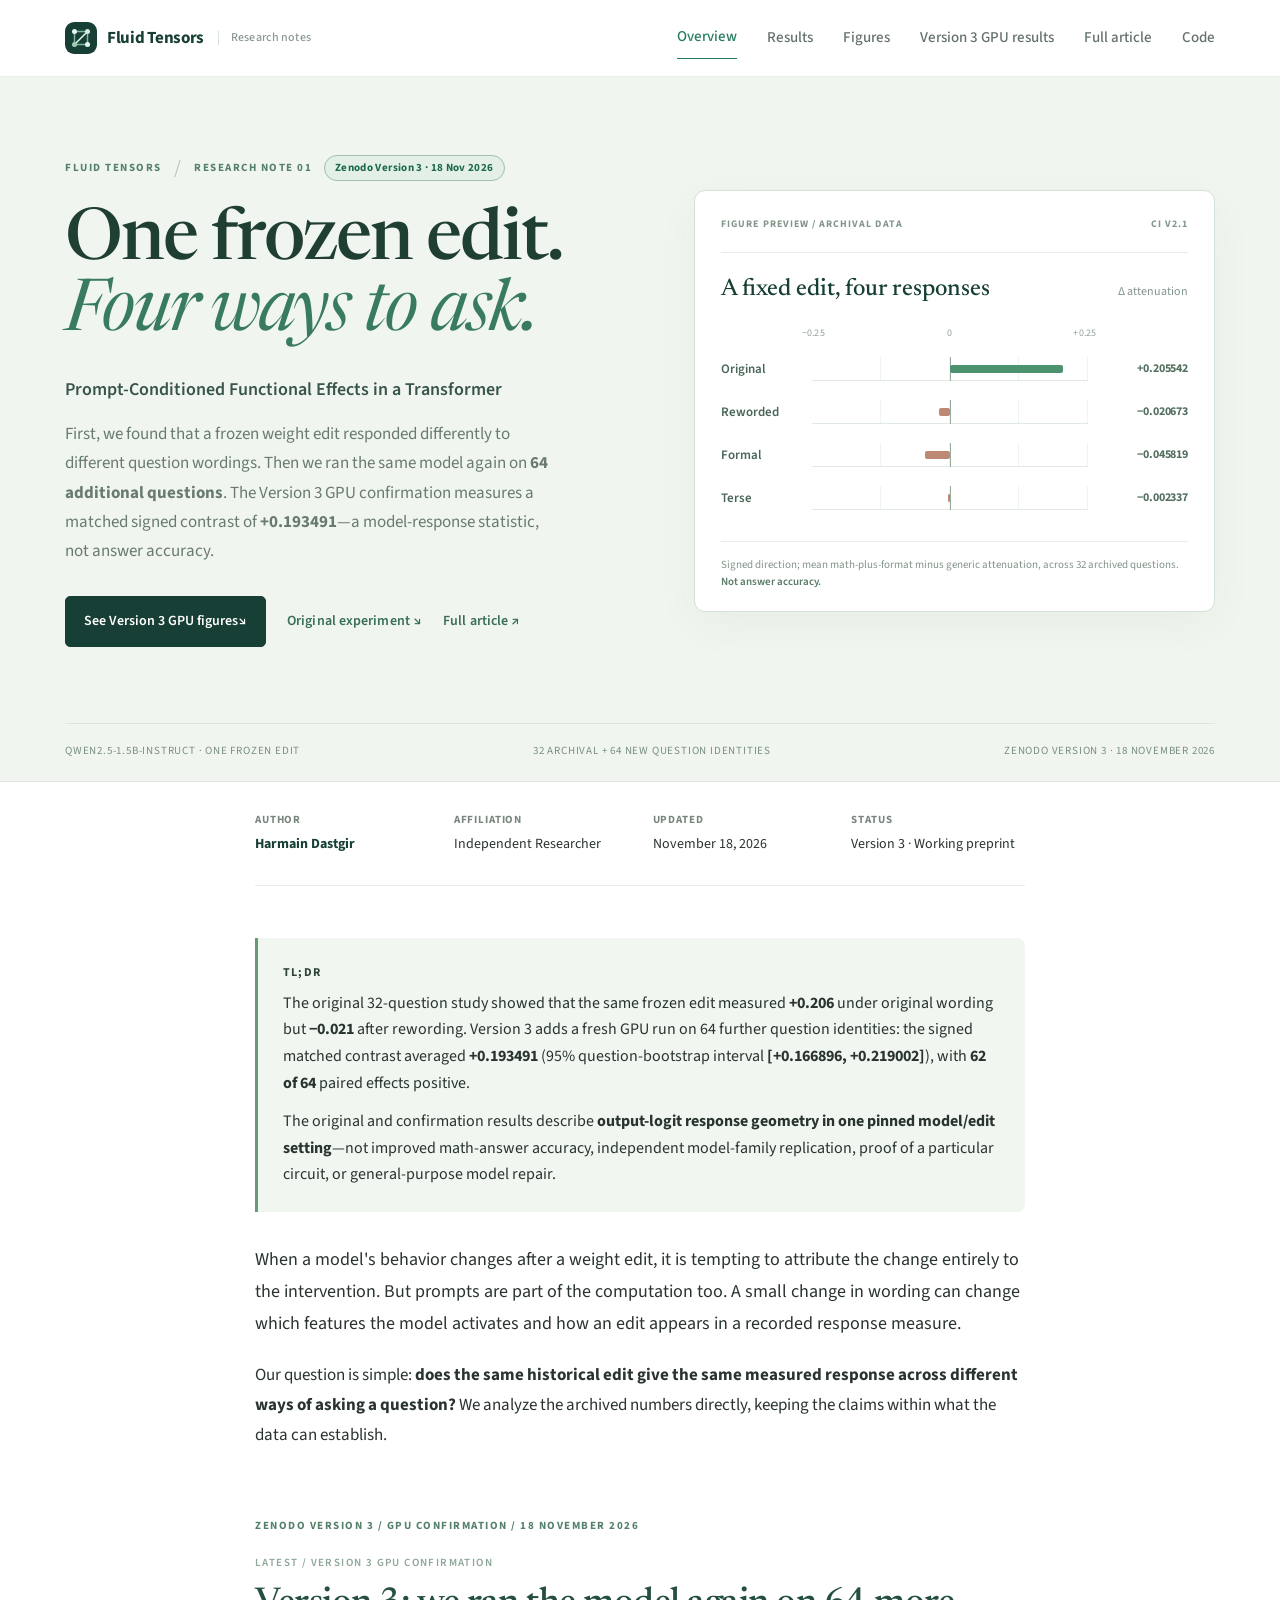
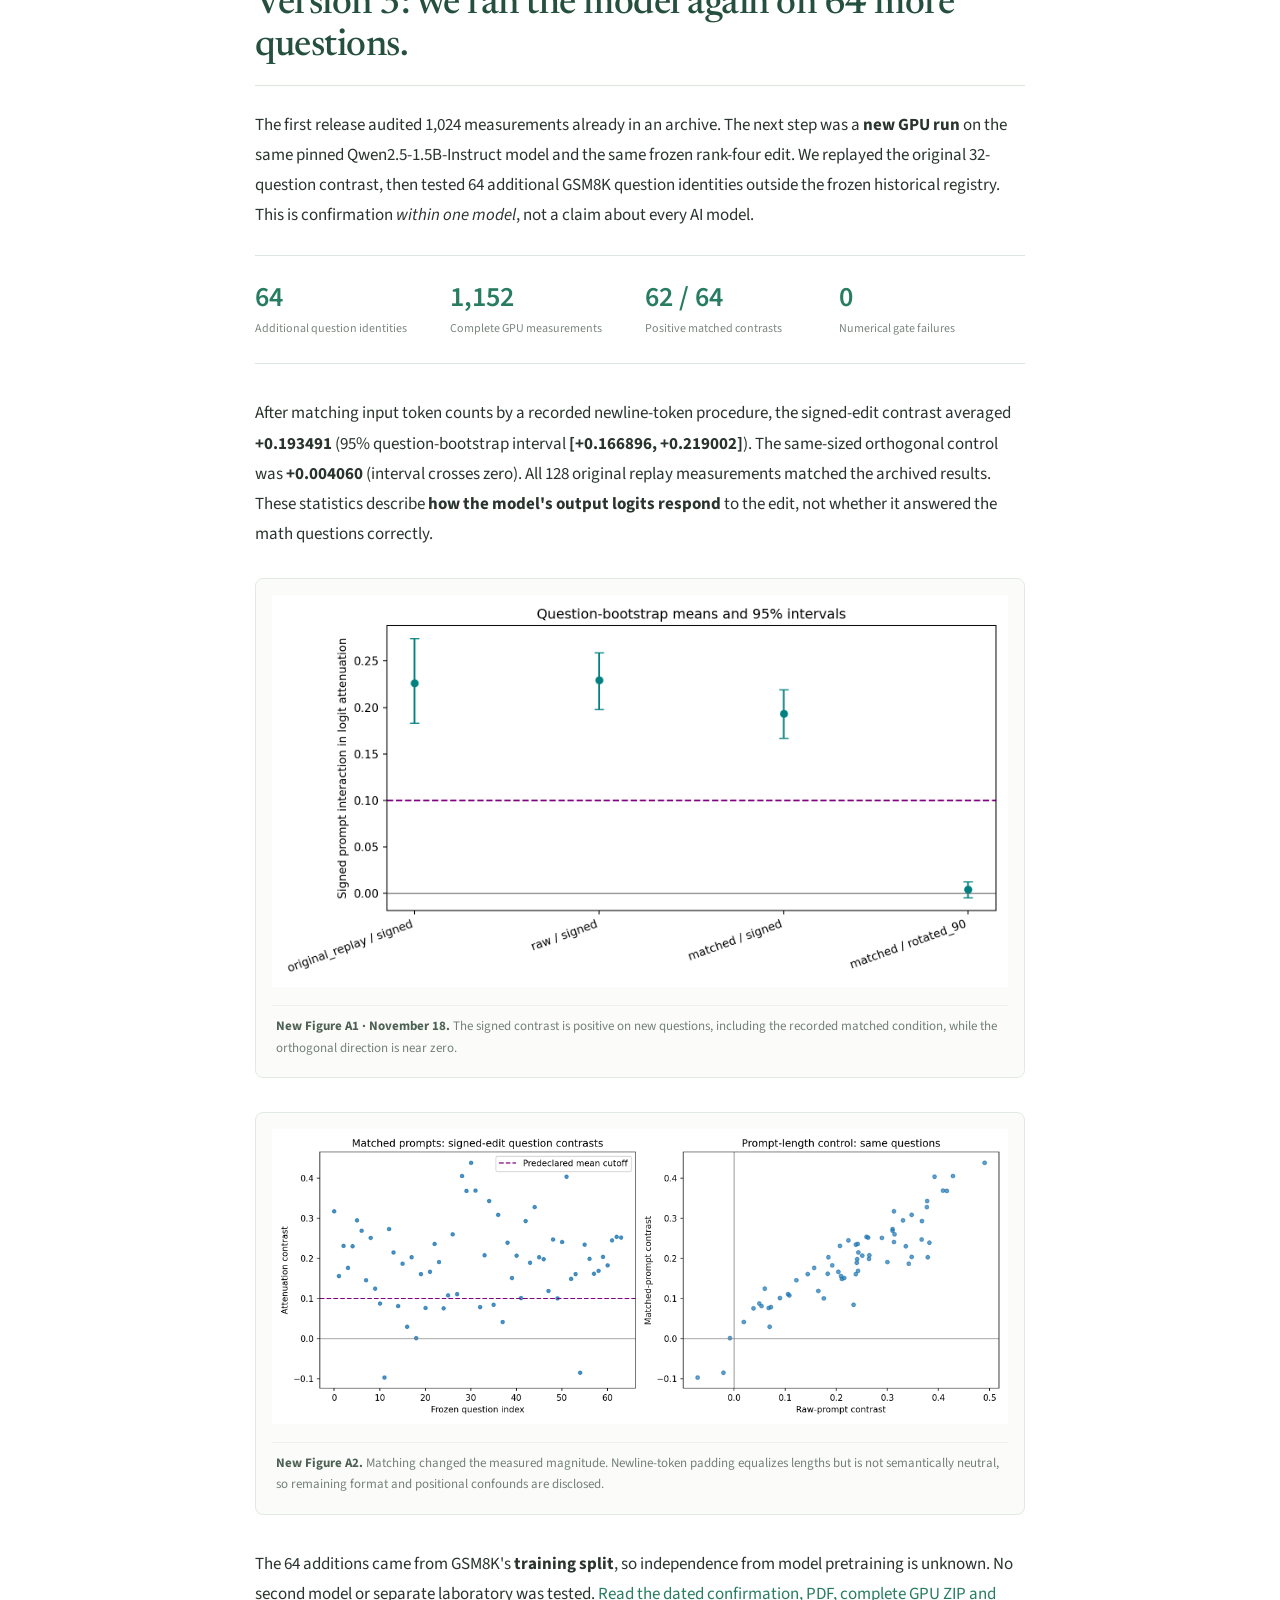
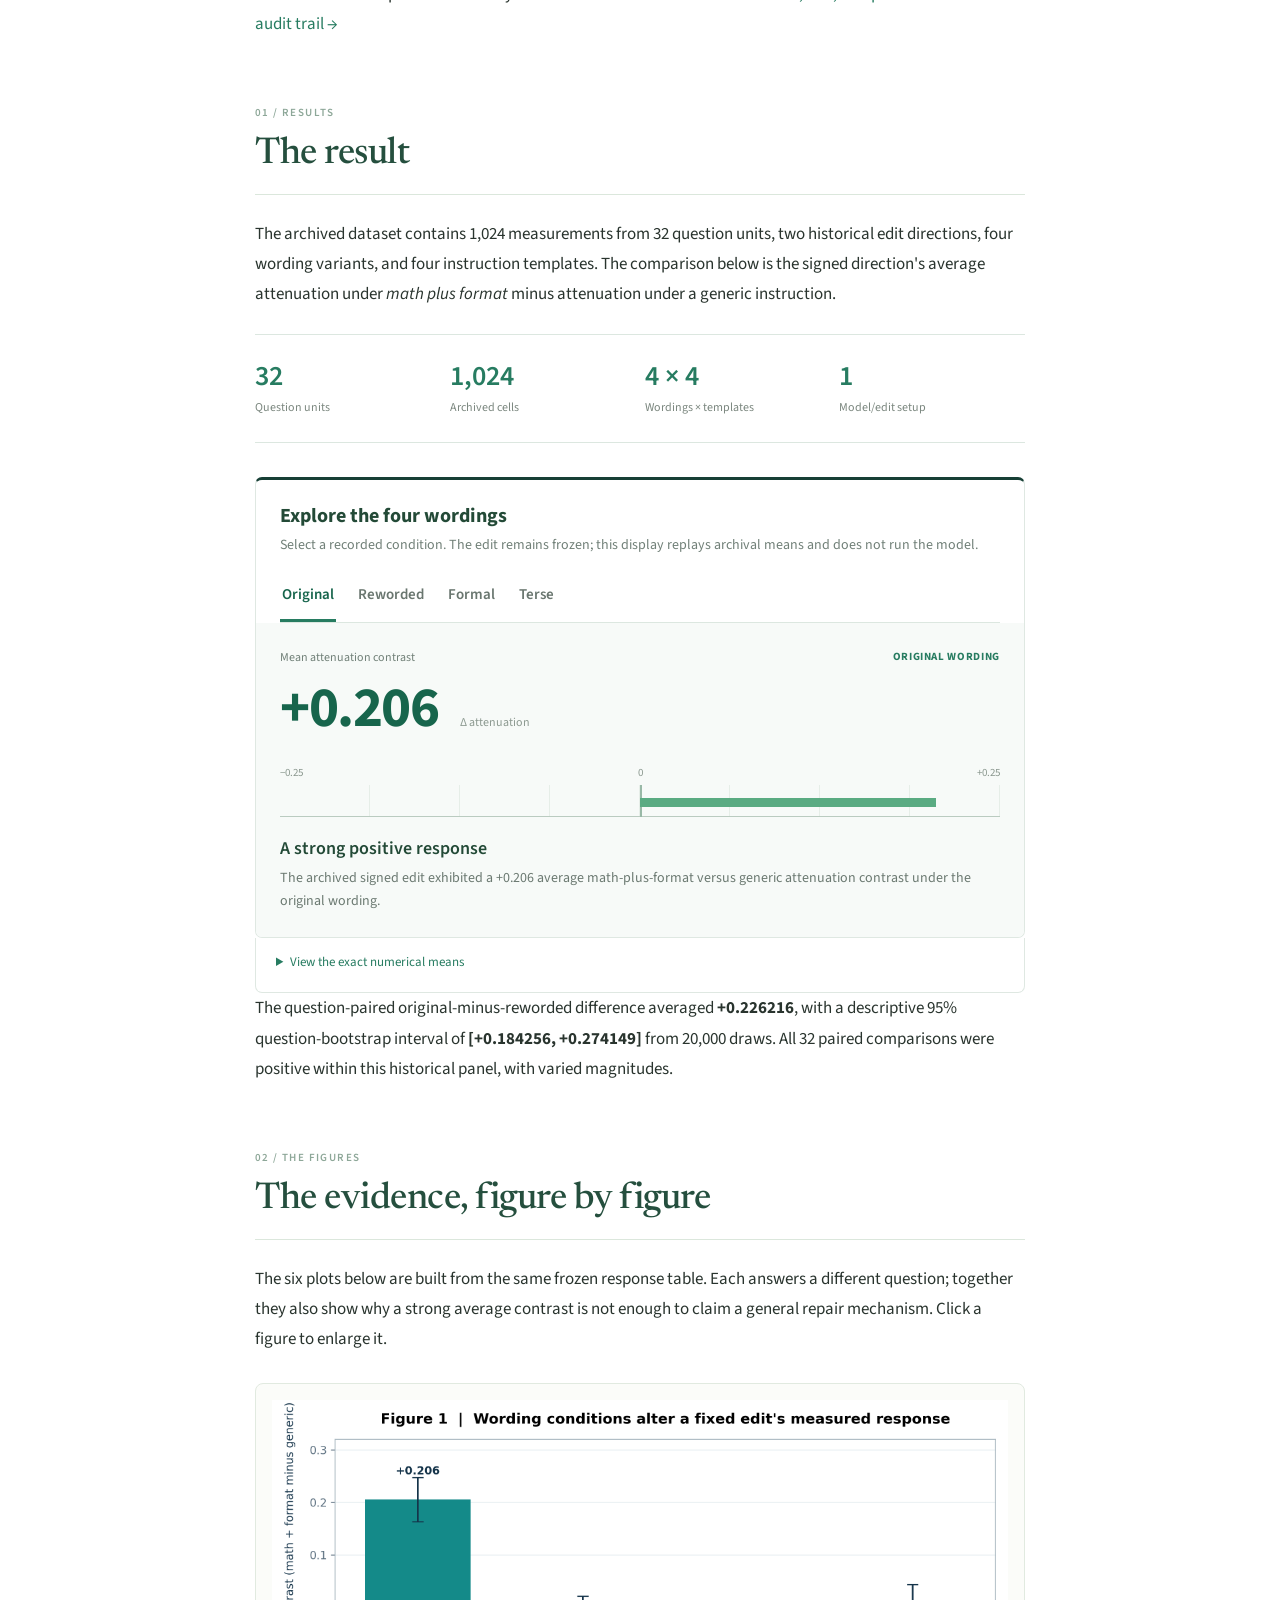
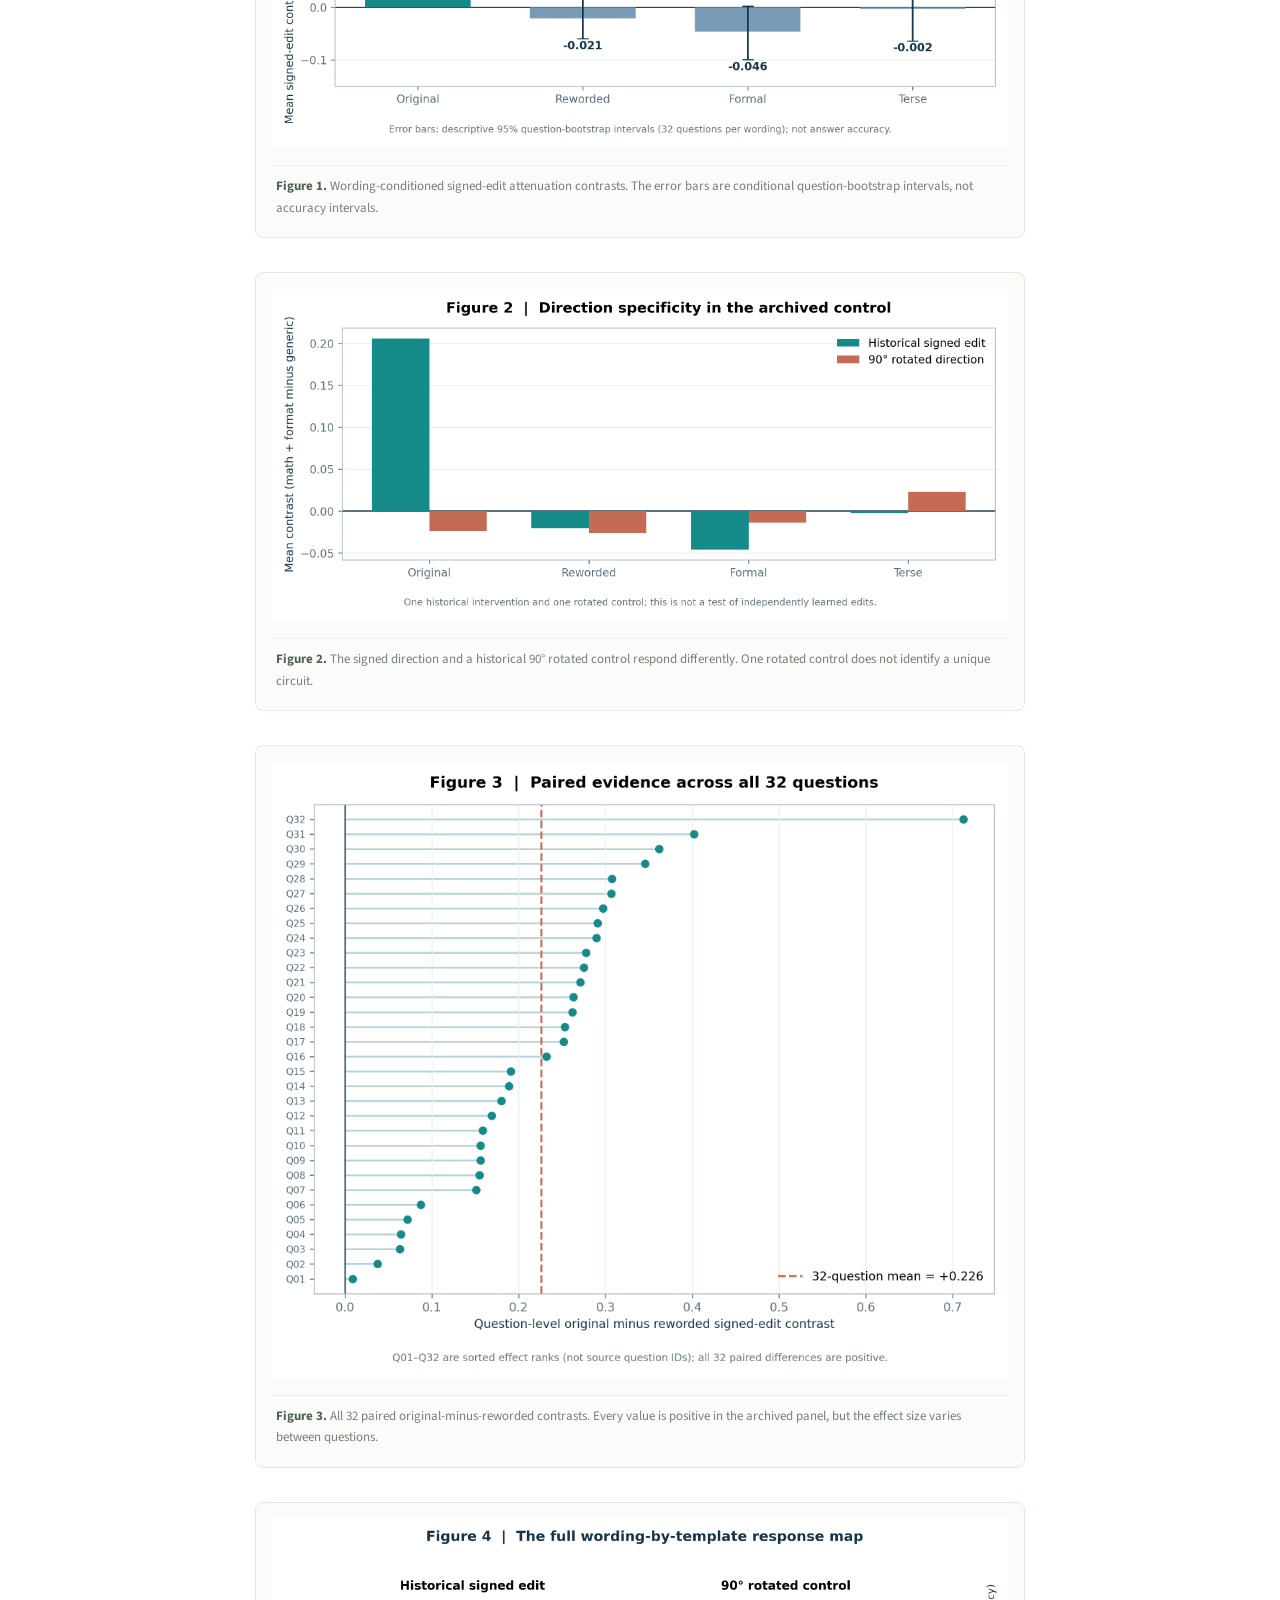
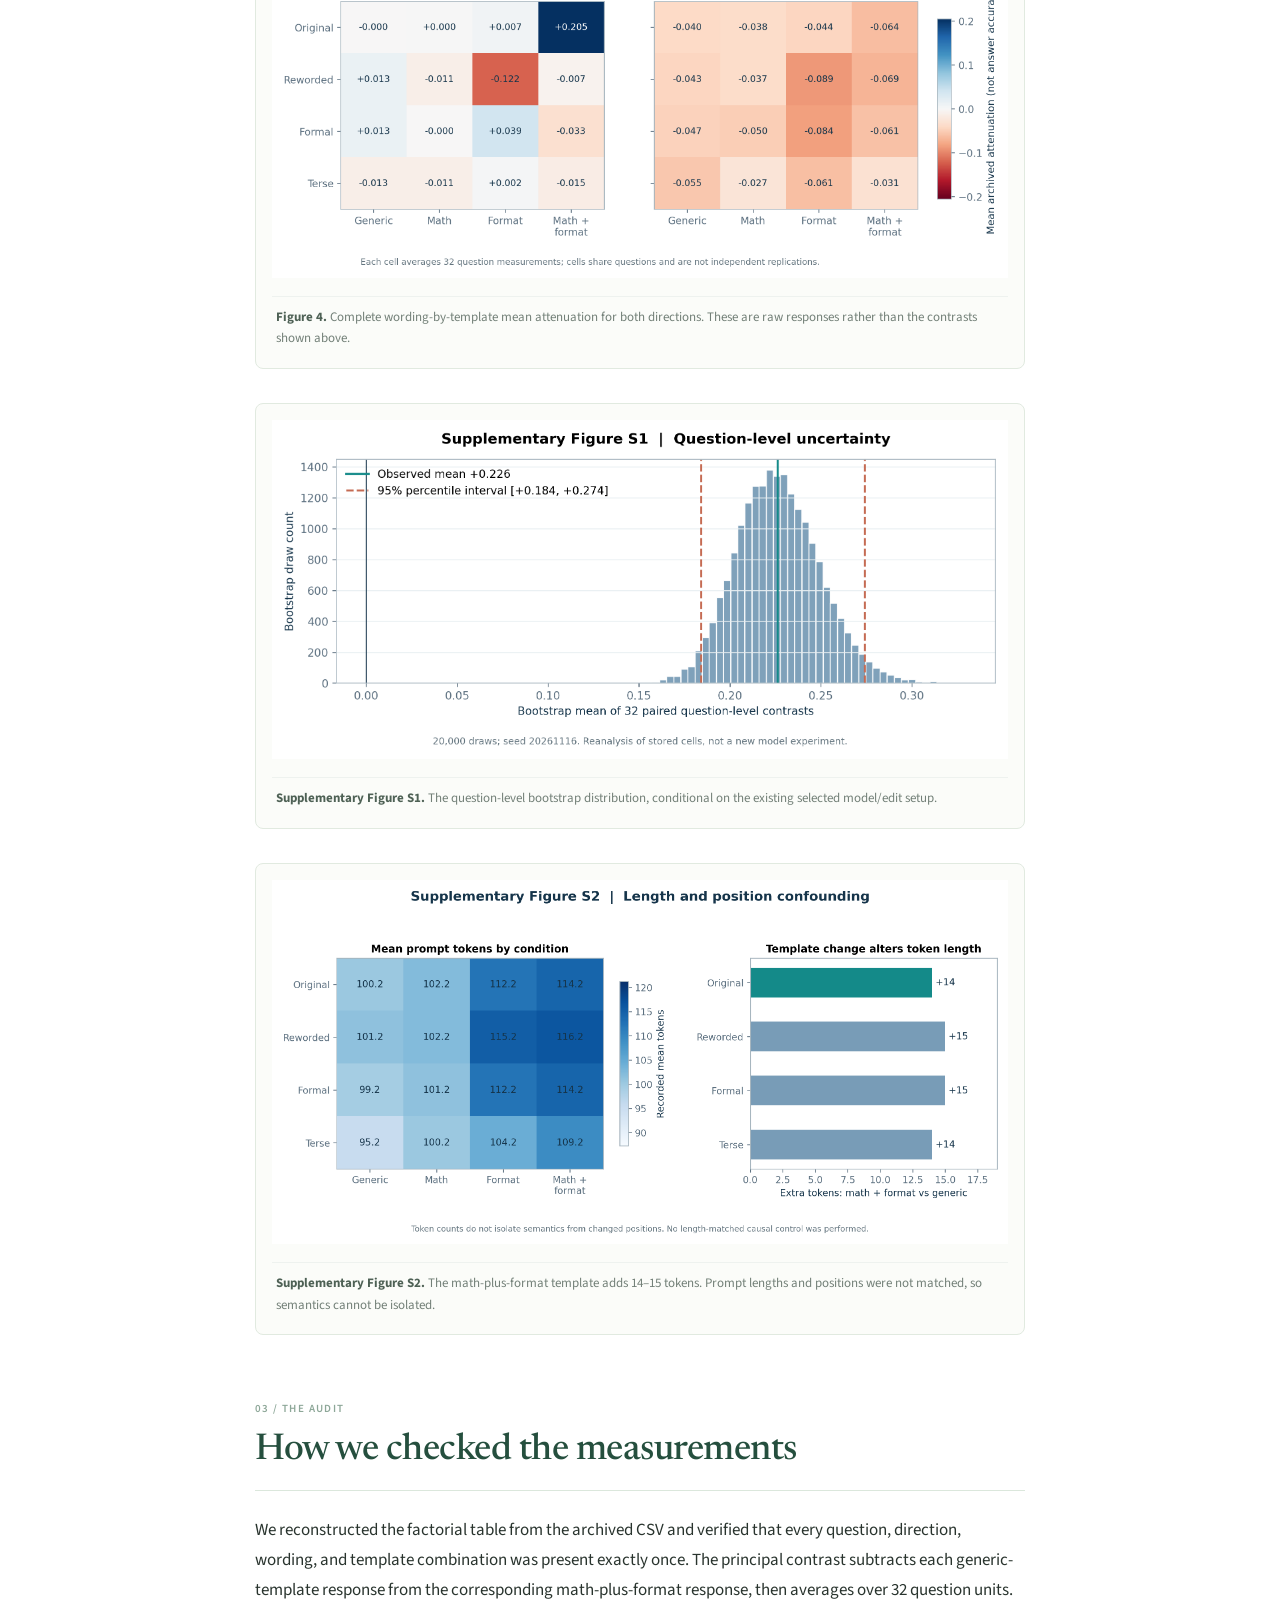
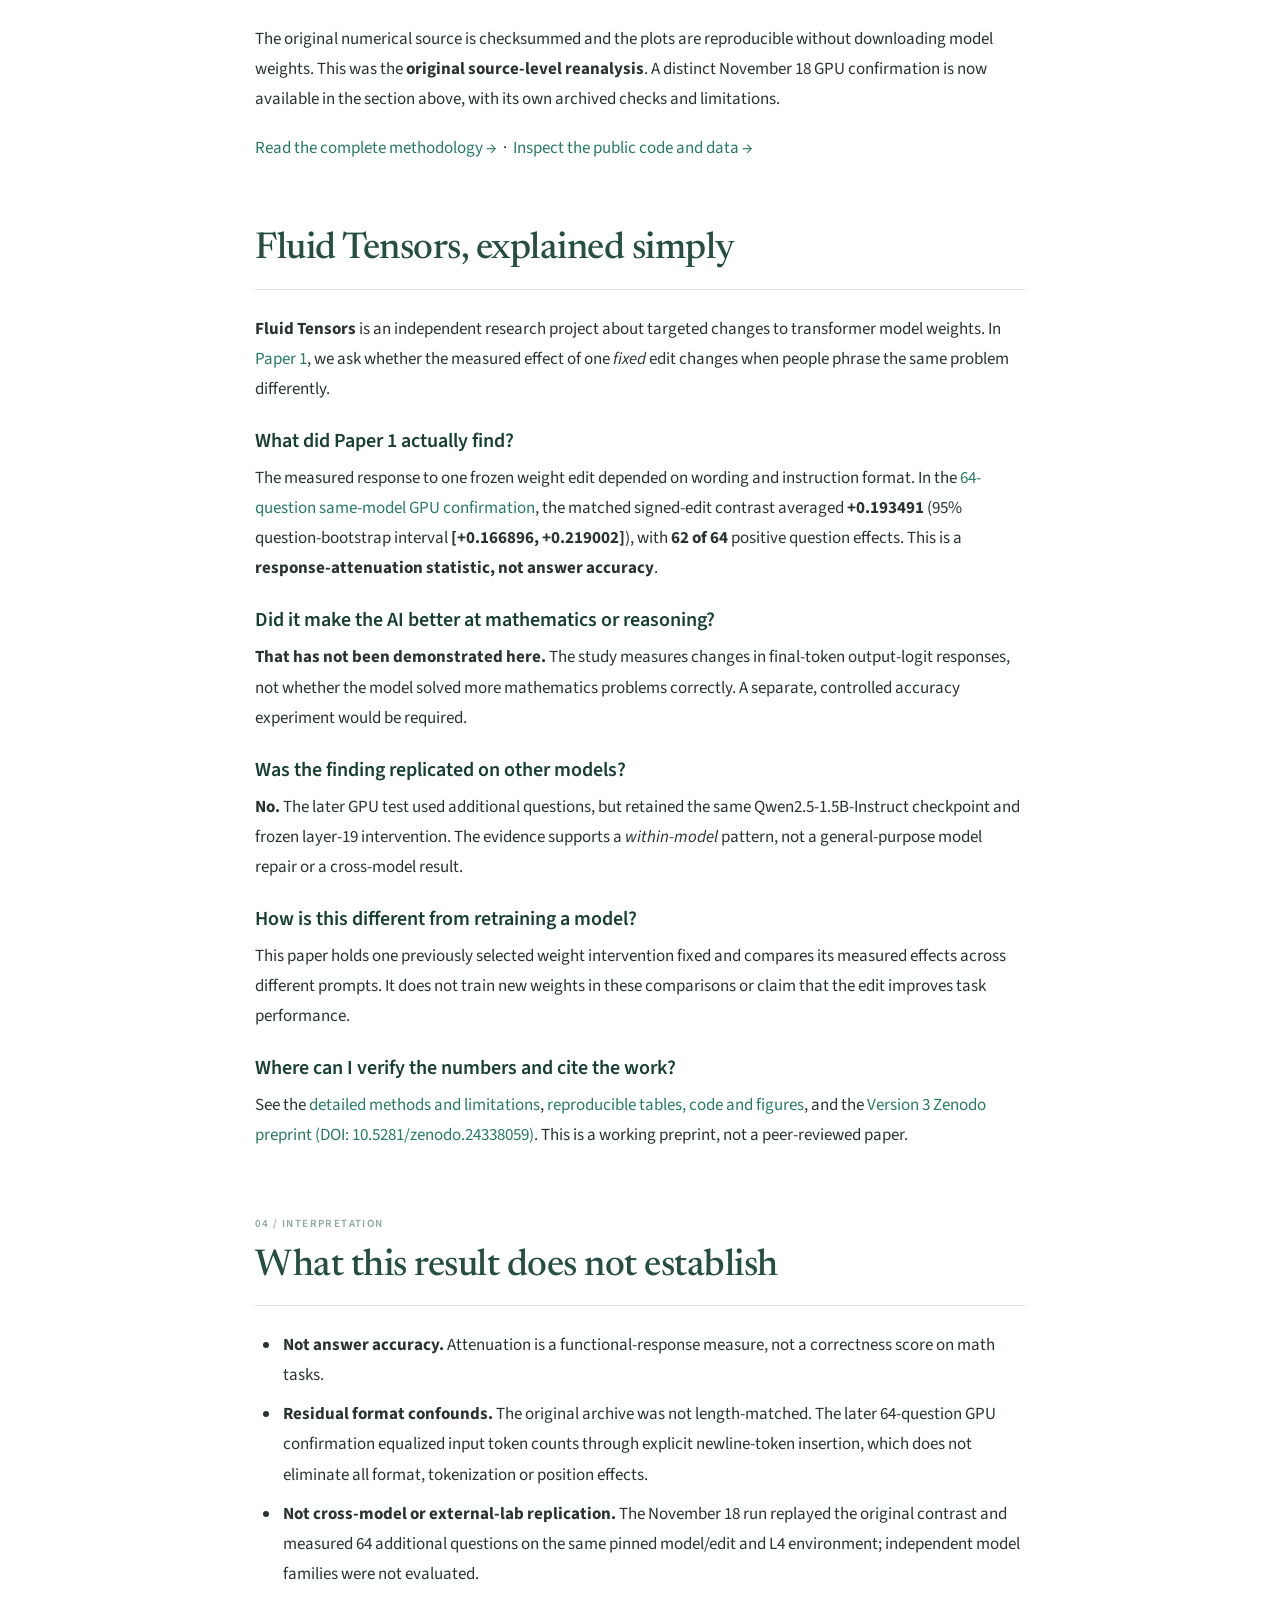
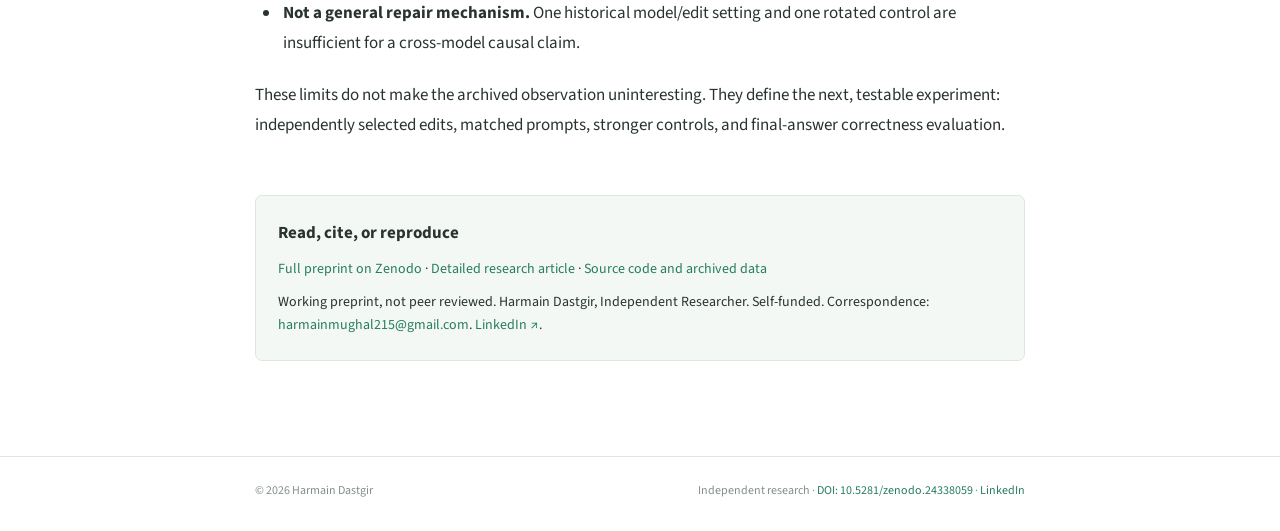
==== commit f7ea1ed2: "style: refresh site CSS cache after search improvements" ====
--- a/docs/index.html
+++ b/docs/index.html
@@ -30,7 +30,7 @@
     {"@context":"https://schema.org","@type":"WebSite","name":"Fluid Tensors — Independent ML Research","url":"https://harmain11.github.io/fluid-tensors/","description":"Independent research into how one frozen transformer weight intervention changes its measured response across prompt wordings, with a 64-question within-model GPU confirmation.","inLanguage":"en","author":{"@type":"Person","name":"Harmain Dastgir","sameAs":"https://www.linkedin.com/in/harmain-mughal-7b1845379","affiliation":{"@type":"Organization","name":"Independent Researcher"}},"hasPart":{"@type":"ScholarlyArticle","headline":"One Frozen Edit, Four Ways to Ask: Prompt-Conditioned Functional Effects in a Transformer","identifier":"https://doi.org/10.5281/zenodo.24338059","url":"https://harmain11.github.io/fluid-tensors/papers/one-frozen-edit.html"}}
   </script>
   <link rel="modulepreload" href="study-data.mjs">
-  <link rel="stylesheet" href="editorial.css?v=paper1-v3-20261118">
+  <link rel="stylesheet" href="editorial.css?v=paper1-seo-20261118">
   <script type="module" src="site.js"></script>
 </head>
 <body class="home-page">
--- a/docs/editorial.css
+++ b/docs/editorial.css
@@ -205,4 +205,12 @@
   .hero-bottom{font-size:10px;padding-bottom:15px}.research-prose{padding-top:36px}
   .research-prose h2,.article-body h2{font-size:33px}.article-hero h1{font-size:48px}
 }
+/* Search and Scholar discovery: visible, human-readable abstracts and research answers. */
+.research-abstract{margin:26px 0 22px;padding:19px 23px;background:#fff;border:1px solid #d9e8de;border-left:4px solid var(--green);border-radius:8px}
+.research-abstract h2{margin:0 0 10px;font-size:19px;line-height:1.35;color:var(--deep)}
+.research-abstract p{margin:0 0 11px;font-size:14px;line-height:1.72}
+.research-abstract p.abstract-links{margin-bottom:0;font-size:13px}
+#questions h3{margin:24px 0 8px;font-size:20px;line-height:1.35;color:var(--deep)}
+#questions h3+p{margin-top:0}
+@media(max-width:650px){.research-abstract{padding:17px 16px}.research-abstract p{font-size:14px}#questions h3{font-size:19px}}
 @media(prefers-reduced-motion:reduce){html{scroll-behavior:auto}*,*::before,*::after{transition:none!important;animation:none!important}}
